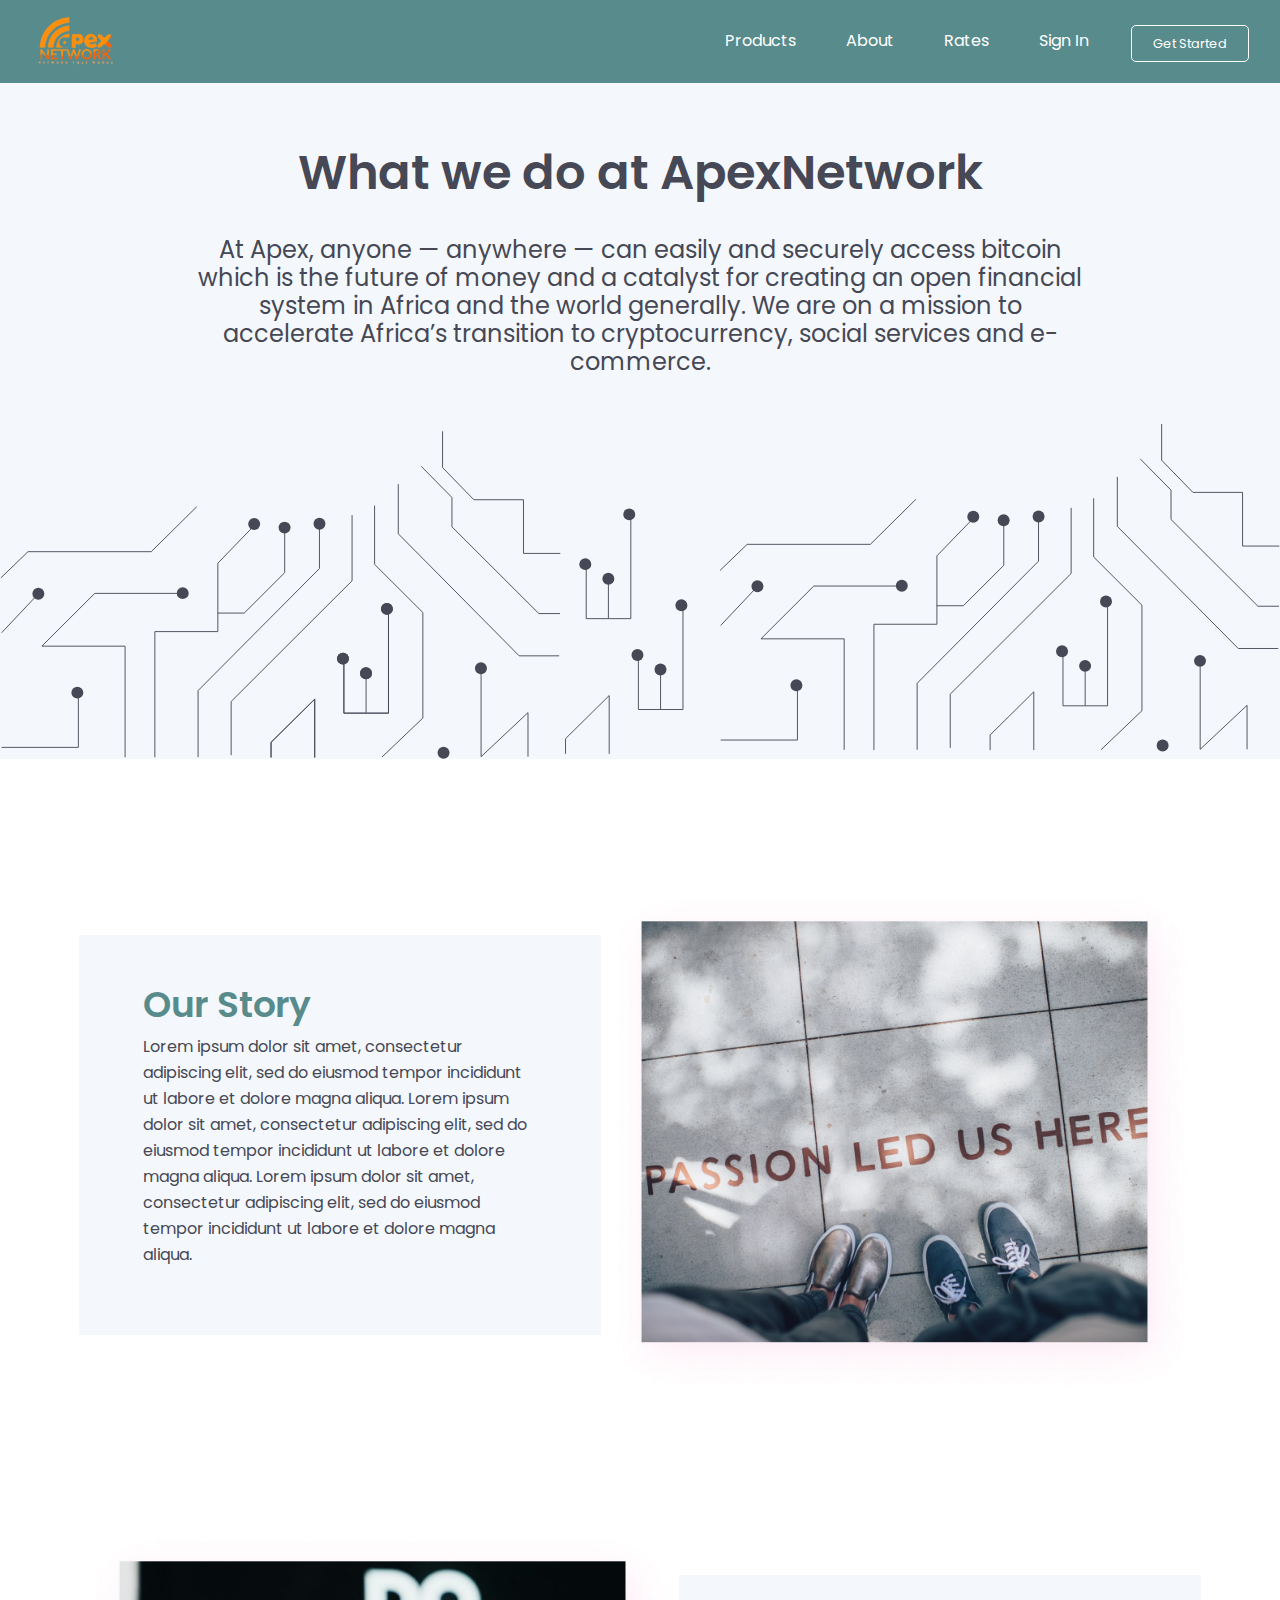
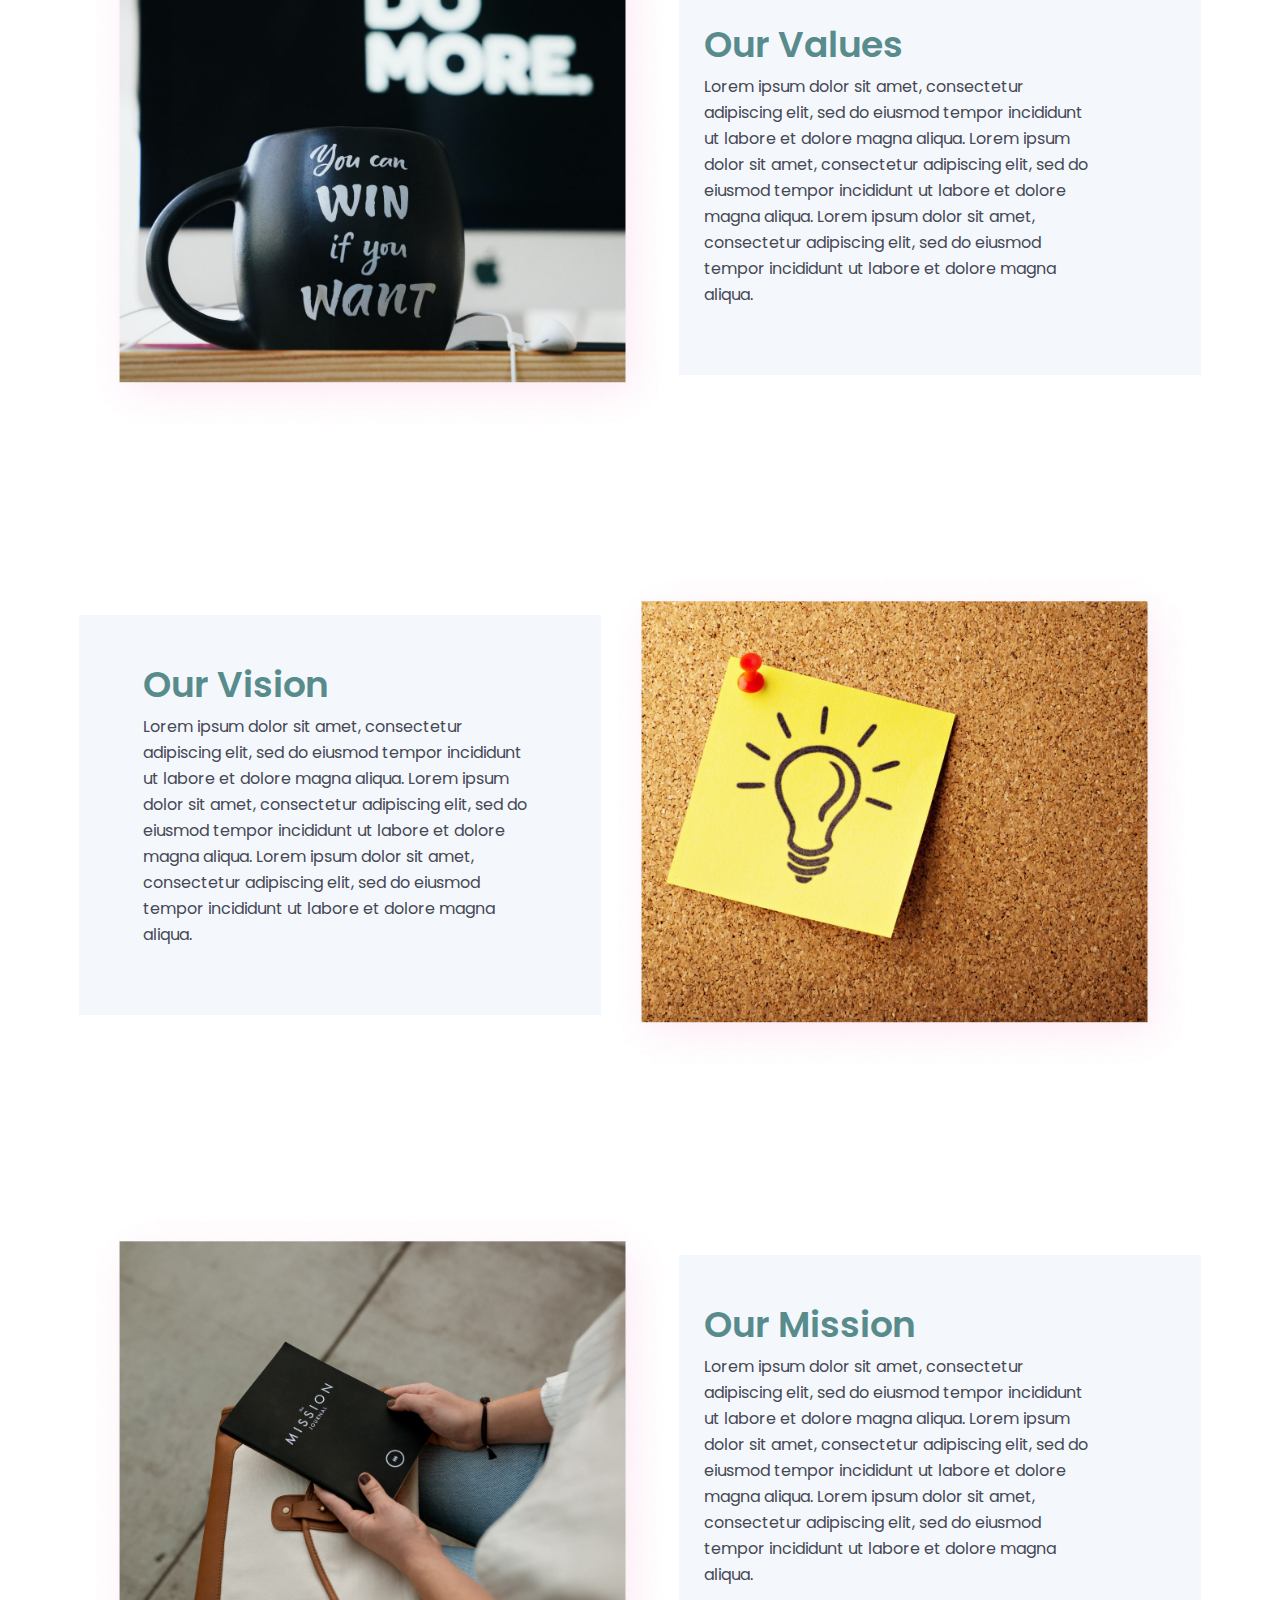
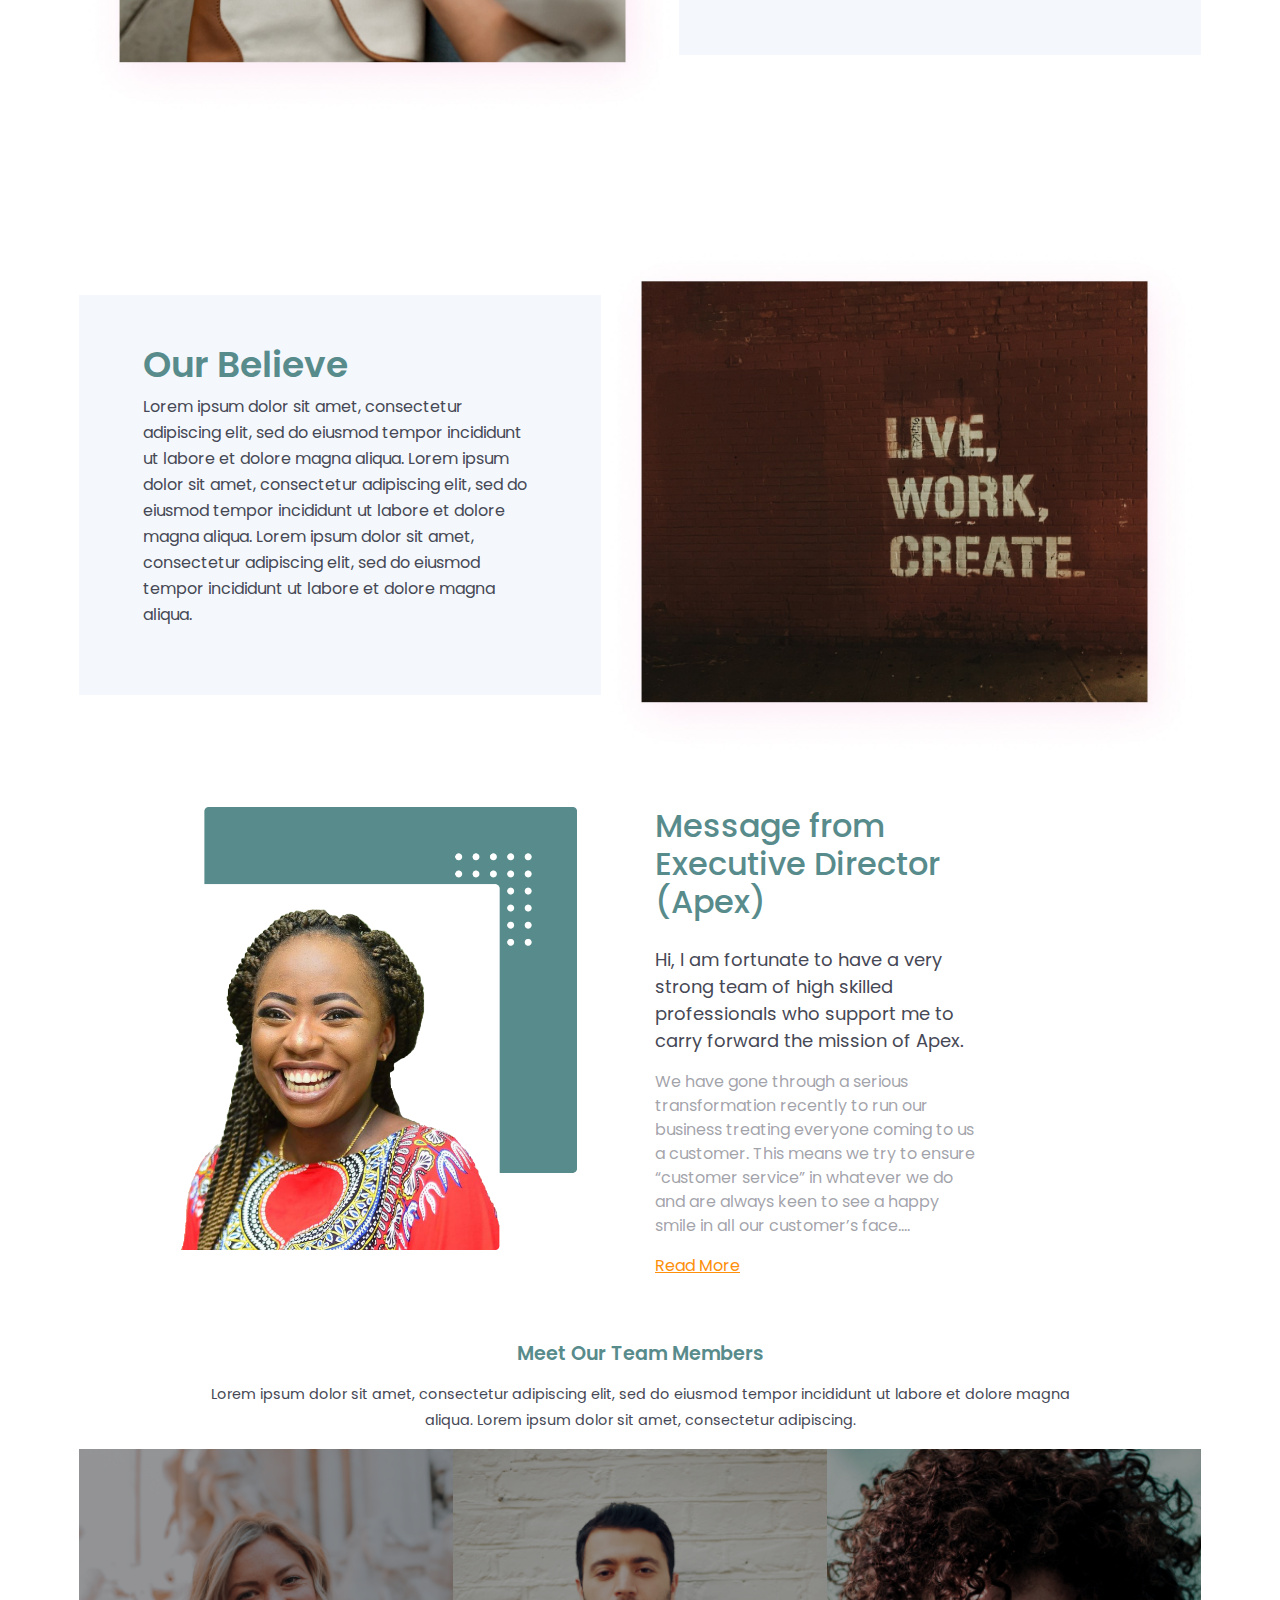
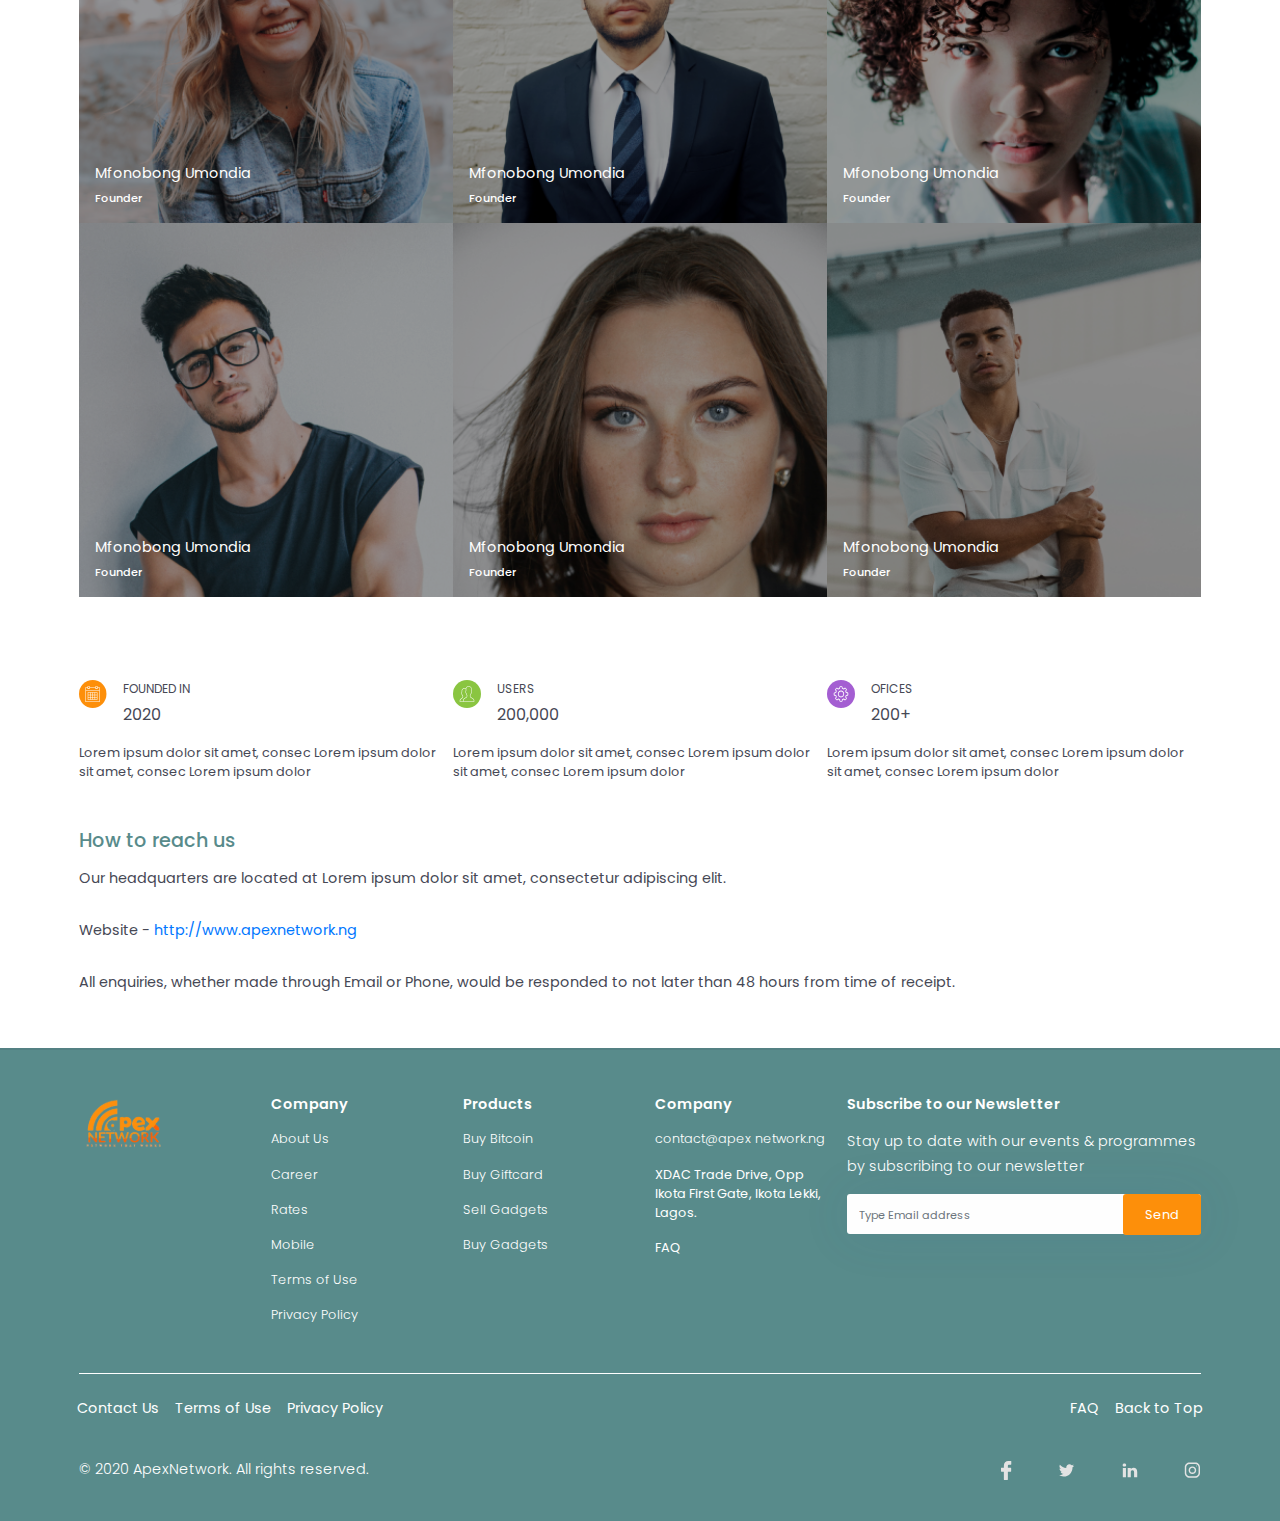
==== about.html @ d8598f7c "add about page" ====
<!DOCTYPE html>
<html lang="en">
  <head>
    <!-- Required meta tags -->
    <meta charset="utf-8" />
    <meta
      name="viewport"
      content="width=device-width, initial-scale=1, shrink-to-fit=no"
    />

    <!-- Bootstrap CSS -->
    <link
      rel="stylesheet"
      href="https://stackpath.bootstrapcdn.com/bootstrap/4.5.2/css/bootstrap.min.css"
      integrity="sha384-JcKb8q3iqJ61gNV9KGb8thSsNjpSL0n8PARn9HuZOnIxN0hoP+VmmDGMN5t9UJ0Z"
      crossorigin="anonymous"
    />

    <title>Apex | About Us</title>
    <!-- Main CSS -->
    <link rel="stylesheet" href="./assets/css/style.css" />
    <link rel="stylesheet" href="./assets/css/about.css" />
  </head>
  <body>
    <!-- ** Header Starts ** -->
    <header id="header" class="bg-second">
      <nav class="navbar navbar-expand-lg fixed-top">
        <!-- Container starts -->
        <div class="container">
          <!-- Logo -->
          <a class="navbar-brand" href="./index.html"
            ><img src="./assets/images/logo/logo.svg" class="logo" alt=""
          /></a>

          <!-- Mobile Toggler -->
          <button
            class="navbar-toggler"
            type="button"
            data-toggle="collapse"
            data-target="#navbarTogglerDemo02"
            aria-controls="navbarTogglerDemo02"
            aria-expanded="false"
            style="outline: 0;"
            aria-label="Toggle navigation"
          >
            <span class="bar"></span>
          </button>

          <!-- Nav Items -->
          <div class="collapse navbar-collapse" id="navbarTogglerDemo02">
            <ul class="navbar-nav mt-2 mt-lg-0 ml-auto">
              <li class="nav-item">
                <a class="nav-link" href="./product.html"
                  >Products<span class="sr-only">(current)</span></a
                >
              </li>
              <li class="nav-item">
                <a class="nav-link" href="./about.html">About</a>
              </li>
              <li class="nav-item">
                <a class="nav-link" href="">Rates</a>
              </li>
              <li class="nav-item">
                <a class="nav-link" href="#">Sign In</a>
              </li>
              <li class="nav-item button">
                <a href="" class="btn btn-get-started">Get Started</a>
              </li>
            </ul>
          </div>
        </div>
        <!-- Container ends -->
      </nav>
    </header>
    <!-- Header Ends -->

    <!-- ** About Hero ** -->
    <section id="about-hero" class="about-hero">
      <div class="about-hero-content text-center">
        <h2 class="about-hero-heading">What we do at ApexNetwork</h2>
        <p class="about-hero-text">
          At Apex, anyone — anywhere — can easily and securely access bitcoin
          which is the future of money and a catalyst for creating an open
          financial system in Africa and the world generally. We are on a
          mission to accelerate Africa’s transition to cryptocurrency, social
          services and e-commerce.
        </p>
        <img
          src="./assets/images/about/network-about.svg"
          alt="Network Signals"
          class="about-hero-img img-fluid"
        />
      </div>
    </section>
    <!-- About Hero Ends -->

    <!-- Our Story -->
    <section class="about left">
      <div class="container">
        <div class="about-content">
          <div class="about-img">
            <img
              src="./assets/images/about/our-story.jpg"
              alt="Our Story"
              class="img-fluid"
            />
          </div>
          <div class="about-desc">
            <h3 class="about-heading">Our Story</h3>
            <p class="about-text">
              Lorem ipsum dolor sit amet, consectetur adipiscing elit, sed do
              eiusmod tempor incididunt ut labore et dolore magna aliqua. Lorem
              ipsum dolor sit amet, consectetur adipiscing elit, sed do eiusmod
              tempor incididunt ut labore et dolore magna aliqua. Lorem ipsum
              dolor sit amet, consectetur adipiscing elit, sed do eiusmod tempor
              incididunt ut labore et dolore magna aliqua.
            </p>
          </div>
        </div>
      </div>
    </section>

    <!-- Our Values -->
    <section class="about right">
      <div class="container">
        <div class="about-content">
          <div class="about-img">
            <img
              src="./assets/images/about/our-values.jpg"
              alt="Our Values"
              class="img-fluid"
            />
          </div>
          <div class="about-desc">
            <h3 class="about-heading">Our Values</h3>
            <p class="about-text">
              Lorem ipsum dolor sit amet, consectetur adipiscing elit, sed do
              eiusmod tempor incididunt ut labore et dolore magna aliqua. Lorem
              ipsum dolor sit amet, consectetur adipiscing elit, sed do eiusmod
              tempor incididunt ut labore et dolore magna aliqua. Lorem ipsum
              dolor sit amet, consectetur adipiscing elit, sed do eiusmod tempor
              incididunt ut labore et dolore magna aliqua.
            </p>
          </div>
        </div>
      </div>
    </section>

    <!-- Our Vision -->
    <section class="about left">
      <div class="container">
        <div class="about-content">
          <div class="about-img">
            <img
              src="./assets/images/about/our-vision.jpg"
              alt="Our Vision"
              class="img-fluid"
            />
          </div>
          <div class="about-desc">
            <h3 class="about-heading">Our Vision</h3>
            <p class="about-text">
              Lorem ipsum dolor sit amet, consectetur adipiscing elit, sed do
              eiusmod tempor incididunt ut labore et dolore magna aliqua. Lorem
              ipsum dolor sit amet, consectetur adipiscing elit, sed do eiusmod
              tempor incididunt ut labore et dolore magna aliqua. Lorem ipsum
              dolor sit amet, consectetur adipiscing elit, sed do eiusmod tempor
              incididunt ut labore et dolore magna aliqua.
            </p>
          </div>
        </div>
      </div>
    </section>

    <!-- Our Mission -->
    <section class="about right">
      <div class="container">
        <div class="about-content">
          <div class="about-img">
            <img
              src="./assets/images/about/our-mission.jpg"
              alt="Our Mission"
              class="img-fluid"
            />
          </div>
          <div class="about-desc">
            <h3 class="about-heading">Our Mission</h3>
            <p class="about-text">
              Lorem ipsum dolor sit amet, consectetur adipiscing elit, sed do
              eiusmod tempor incididunt ut labore et dolore magna aliqua. Lorem
              ipsum dolor sit amet, consectetur adipiscing elit, sed do eiusmod
              tempor incididunt ut labore et dolore magna aliqua. Lorem ipsum
              dolor sit amet, consectetur adipiscing elit, sed do eiusmod tempor
              incididunt ut labore et dolore magna aliqua.
            </p>
          </div>
        </div>
      </div>
    </section>

    <!-- Our Believe -->
    <!-- Our Mission -->
    <section class="about left">
      <div class="container">
        <div class="about-content">
          <div class="about-img">
            <img
              src="./assets/images/about/our-believe.jpg"
              alt="Our Mission"
              class="img-fluid"
            />
          </div>
          <div class="about-desc">
            <h3 class="about-heading">Our Believe</h3>
            <p class="about-text">
              Lorem ipsum dolor sit amet, consectetur adipiscing elit, sed do
              eiusmod tempor incididunt ut labore et dolore magna aliqua. Lorem
              ipsum dolor sit amet, consectetur adipiscing elit, sed do eiusmod
              tempor incididunt ut labore et dolore magna aliqua. Lorem ipsum
              dolor sit amet, consectetur adipiscing elit, sed do eiusmod tempor
              incididunt ut labore et dolore magna aliqua.
            </p>
          </div>
        </div>
      </div>
    </section>

    <!-- MD -->
    <section id="md" class="mobile">
      <div class="container">
        <div class="md-info mobile">
          <h4 class="md-title">Message from Executive Director (Apex)</h4>
          <img
            src="./assets/images/about/team/director.png"
            alt="Director"
            class="img-fluid md-img"
          />
        </div>

        <div class="md-desc">
          <p class="md-speech">
            Hi, I am fortunate to have a very strong team of high skilled
            professionals who support me to carry forward the mission of Apex.
          </p>

          <p class="md-quote">
            We have gone through a serious transformation recently to run our
            business treating everyone coming to us a customer. This means we
            try to ensure “customer service” in whatever we do and are always
            keen to see a happy smile in all our customer’s face....
          </p>

          <a href="#" class="read-more-link">Read More</a>
        </div>
      </div>
    </section>

    <!-- MD Destkop -->
    <section id="director" class="desktop">
      <div class="container">
        <div class="row">
          <div class="col-md-6 text-center">
            <img
              src="./assets/images/about/team/director.png"
              alt="Director"
              class="img-fluid md-img"
            />
          </div>
          <div class="col-md-6">
            <h4 class="md-title">Message from Executive Director (Apex)</h4>
            <div class="md-desc">
              <p class="md-speech">
                Hi, I am fortunate to have a very strong team of high skilled
                professionals who support me to carry forward the mission of
                Apex.
              </p>

              <p class="md-quote">
                We have gone through a serious transformation recently to run
                our business treating everyone coming to us a customer. This
                means we try to ensure “customer service” in whatever we do and
                are always keen to see a happy smile in all our customer’s
                face....
              </p>

              <a href="#" class="read-more-link">Read More</a>
            </div>
          </div>
        </div>
      </div>
    </section>

    <!-- Teams -->
    <section id="team">
      <div class="container">
        <!-- Heading -->
        <div class="row">
          <div class="col-md-12 text-center">
            <h4 class="team-heading">Meet Our Team Members</h4>
            <p class="team-text">
              Lorem ipsum dolor sit amet, consectetur adipiscing elit, sed do
              eiusmod tempor incididunt ut labore et dolore magna aliqua. Lorem
              ipsum dolor sit amet, consectetur adipiscing.
            </p>
          </div>
        </div>

        <!-- Team Members Mobile -->
        <div class="mobile">
          <div
            id="carouselExampleControls"
            class="carousel slide"
            data-ride="carousel"
          >
            <div class="carousel-inner">
              <div class="carousel-item active">
                <img
                  class="d-block w-100"
                  src="./assets/images/about/team/member-1.png"
                  alt="First slide"
                />
                <div class="member-overlay">
                  <h5 class="member-name">Mfonobong Umondia</h5>
                  <p class="member-title">Founder</p>
                </div>
                <div class="member-profile">
                  <a href="">View Profile</a>
                </div>
              </div>
              <div class="carousel-item">
                <img
                  class="d-block w-100"
                  src="./assets/images/about/team/member-2.png"
                  alt="Second slide"
                />
                <div class="member-overlay">
                  <h5 class="member-name">Mfonobong Umondia</h5>
                  <p class="member-title">Founder</p>
                </div>
                <div class="member-profile">
                  <a href="">View Profile</a>
                </div>
              </div>
              <div class="carousel-item">
                <img
                  class="d-block w-100"
                  src="./assets/images/about/team/member-3.png"
                  alt="Third slide"
                />
                <div class="member-overlay">
                  <h5 class="member-name">Mfonobong Umondia</h5>
                  <p class="member-title">Founder</p>
                </div>
                <div class="member-profile">
                  <a href="">View Profile</a>
                </div>
              </div>
              <div class="carousel-item">
                <img
                  class="d-block w-100"
                  src="./assets/images/about/team/member-4.png"
                  alt="Third slide"
                />
                <div class="member-overlay">
                  <h5 class="member-name">Mfonobong Umondia</h5>
                  <p class="member-title">Founder</p>
                </div>
                <div class="member-profile">
                  <a href="">View Profile</a>
                </div>
              </div>
              <div class="carousel-item">
                <img
                  class="d-block w-100"
                  src="./assets/images/about/team/member-5.png"
                  alt="Third slide"
                />
                <div class="member-overlay">
                  <h5 class="member-name">Mfonobong Umondia</h5>
                  <p class="member-title">Founder</p>
                </div>
                <div class="member-profile">
                  <a href="">View Profile</a>
                </div>
              </div>
              <div class="carousel-item">
                <img
                  class="d-block w-100"
                  src="./assets/images/about/team/member-6.png"
                  alt="Third slide"
                />
                <div class="member-overlay">
                  <h5 class="member-name">Mfonobong Umondia</h5>
                  <p class="member-title">Founder</p>
                </div>
                <div class="member-profile">
                  <a href="">View Profile</a>
                </div>
              </div>
            </div>
            <a
              class="carousel-control-prev"
              href="#carouselExampleControls"
              role="button"
              data-slide="prev"
            >
              <span
                class="carousel-control-prev-icon"
                aria-hidden="true"
              ></span>
              <span class="sr-only">Previous</span>
            </a>
            <a
              class="carousel-control-next"
              href="#carouselExampleControls"
              role="button"
              data-slide="next"
            >
              <span
                class="carousel-control-next-icon"
                aria-hidden="true"
              ></span>
              <span class="sr-only">Next</span>
            </a>
          </div>
        </div>

        <!-- Team Members Desktop -->
        <div class="desktop">
          <div class="row no-gutters">
            <div class="col-md-4 member">
              <img
                class="d-block w-100"
                src="./assets/images/about/team/member-1.png"
                alt="First slide"
              />
              <div class="member-overlay">
                <h5 class="member-name">Mfonobong Umondia</h5>
                <p class="member-title">Founder</p>
              </div>
              <div class="member-profile">
                <a href="">View Profile</a>
              </div>
            </div>

            <div class="col-md-4 member">
              <img
                class="d-block w-100"
                src="./assets/images/about/team/member-2.png"
                alt="First slide"
              />
              <div class="member-overlay">
                <h5 class="member-name">Mfonobong Umondia</h5>
                <p class="member-title">Founder</p>
              </div>
              <div class="member-profile">
                <a href="">View Profile</a>
              </div>
            </div>

            <div class="col-md-4 member">
              <img
                class="d-block w-100"
                src="./assets/images/about/team/member-3.png"
                alt="First slide"
              />
              <div class="member-overlay">
                <h5 class="member-name">Mfonobong Umondia</h5>
                <p class="member-title">Founder</p>
              </div>
              <div class="member-profile">
                <a href="">View Profile</a>
              </div>
            </div>

            <div class="col-md-4 member">
              <img
                class="d-block w-100"
                src="./assets/images/about/team/member-4.png"
                alt="First slide"
              />
              <div class="member-overlay">
                <h5 class="member-name">Mfonobong Umondia</h5>
                <p class="member-title">Founder</p>
              </div>
              <div class="member-profile">
                <a href="">View Profile</a>
              </div>
            </div>

            <div class="col-md-4 member">
              <img
                class="d-block w-100"
                src="./assets/images/about/team/member-5.png"
                alt="First slide"
              />
              <div class="member-overlay">
                <h5 class="member-name">Mfonobong Umondia</h5>
                <p class="member-title">Founder</p>
              </div>
              <div class="member-profile">
                <a href="">View Profile</a>
              </div>
            </div>

            <div class="col-md-4 member">
              <img
                class="d-block w-100"
                src="./assets/images/about/team/member-6.png"
                alt="First slide"
              />
              <div class="member-overlay">
                <h5 class="member-name">Mfonobong Umondia</h5>
                <p class="member-title">Founder</p>
              </div>
              <div class="member-profile">
                <a href="">View Profile</a>
              </div>
            </div>
          </div>
        </div>
      </div>
    </section>

    <!-- Company Desc -->
    <section id="company">
      <div class="container">
        <div class="row no-gutters">
          <div class="col-md-4 col-6">
            <div class="company-section">
              <img
                src="./assets/images/icons/callender.svg"
                alt=""
                class="co-img img-fluid"
              />
              <div class="co-details">
                <p class="co-title">Founded In</p>
                <p class="co-figure">2020</p>
              </div>
            </div>
            <p class="co-desc">
              Lorem ipsum dolor sit amet, consec Lorem ipsum dolor sit amet,
              consec Lorem ipsum dolor
            </p>
          </div>
          <div class="col-md-4 col-6">
            <div class="company-section">
              <img
                src="./assets/images/icons/users.svg"
                alt=""
                class="co-img img-fluid"
              />
              <div class="co-details">
                <p class="co-title">Users</p>
                <p class="co-figure">200,000</p>
              </div>
            </div>
            <p class="co-desc">
              Lorem ipsum dolor sit amet, consec Lorem ipsum dolor sit amet,
              consec Lorem ipsum dolor
            </p>
          </div>
          <div class="col-md-4 col-12">
            <div class="company-section d-none d-sm-flex">
              <img
                src="./assets/images/icons/settings.svg"
                alt=""
                class="co-img img-fluid"
              />
              <div class="co-details">
                <p class="co-title">Ofices</p>
                <p class="co-figure">200+</p>
              </div>
            </div>
            <p class="co-desc">
              Lorem ipsum dolor sit amet, consec Lorem ipsum dolor sit amet,
              consec Lorem ipsum dolor
            </p>
            <div class="company-section co-set mobile">
              <img
                src="./assets/images/icons/settings.svg"
                alt=""
                class="co-img img-fluid"
              />
              <div class="co-details">
                <p class="co-title">Ofices</p>
                <p class="co-figure">200+</p>
              </div>
              <p class="co-desc">
                Lorem ipsum dolor sit amet, consec Lorem ipsum dolor sit amet,
                consec Lorem ipsum dolor
              </p>
            </div>
          </div>
        </div>
      </div>
    </section>

    <!-- Reach Us -->
    <section id="reach">
      <div class="container">
        <h4 class="reach-heading">How to reach us</h4>
        <p class="reach-text">
          Our headquarters are located at Lorem ipsum dolor sit amet,
          consectetur adipiscing elit.
        </p>
        <p class="reach-text">
          Website -
          <a href="http://www.apexnetwork.ng">http://www.apexnetwork.ng</a>
        </p>
        <p class="reach-text">
          All enquiries, whether made through Email or Phone, would be responded
          to not later than 48 hours from time of receipt.
        </p>
      </div>
    </section>

    <!-- Network Footer -->
    <section id="network-footer" class="mobile">
      <img
        src="./assets/images/about/network-about-footer.svg"
        alt="Network"
        class="img-fluid"
      />
    </section>

    <!-- ** Footer ** -->
    <footer id="footer" class="bg-second">
      <div class="container">
        <div class="row">
          <div class="col-md-2 col-sm-12">
            <img src="./assets/images/logo/logo.svg" alt="Logo" class="logo" />
          </div>
          <div class="col-md-2 col-4">
            <h5 class="footer-heading">Company</h5>
            <ul class="footer-links">
              <li class="footer-link-item">
                <a href="" class="footer-link">About Us</a>
              </li>
              <li class="footer-link-item">
                <a href="" class="footer-link">Career</a>
              </li>
              <li class="footer-link-item">
                <a href="" class="footer-link">Rates</a>
              </li>
              <li class="footer-link-item">
                <a href="" class="footer-link">Mobile</a>
              </li>
              <li class="footer-link-item">
                <a href="" class="footer-link">Terms of Use</a>
              </li>
              <li class="footer-link-item">
                <a href="" class="footer-link">Privacy Policy</a>
              </li>
            </ul>
          </div>
          <div class="col-md-2 col-4">
            <h5 class="footer-heading">Products</h5>
            <ul class="footer-links">
              <li class="footer-link-item">
                <a href="" class="footer-link">Buy Bitcoin</a>
              </li>
              <li class="footer-link-item">
                <a href="" class="footer-link">Buy Giftcard</a>
              </li>
              <li class="footer-link-item">
                <a href="" class="footer-link">Sell Gadgets</a>
              </li>
              <li class="footer-link-item">
                <a href="" class="footer-link">Buy Gadgets</a>
              </li>
            </ul>
          </div>
          <div class="col-md-2 col-4">
            <h5 class="footer-heading">Company</h5>
            <ul class="footer-links">
              <li class="footer-link-item">
                <a
                  href="mailto:contact@apexnetwork.ng"
                  class="footer-link email"
                  >contact@apex network.ng</a
                >
              </li>
              <li class="footer-link-item">
                <a href="" class="footer-link footer-special address"
                  >XDAC Trade Drive, Opp Ikota First Gate, Ikota Lekki,
                  Lagos.</a
                >
              </li>
              <li class="footer-link-item">
                <a href="" class="footer-link footer-special">FAQ</a>
              </li>
            </ul>
          </div>
          <div class="col-md-4 col-sm-12">
            <h5 class="footer-heading">Subscribe to our Newsletter</h5>
            <p class="footer-text">
              Stay up to date with our events & programmes by subscribing to our
              newsletter
            </p>

            <form action="">
              <div class="custom-input">
                <input
                  type="email"
                  class="form-control"
                  placeholder="Type Email address"
                />
                <button type="submit" class="btn custom-btn">Send</button>
              </div>
            </form>
          </div>
        </div>
      </div>

      <div class="container">
        <div class="copyright-hr"></div>

        <!-- Footer Links For Desktop -->
        <div class="row footer-hr desktop">
          <div class="footer-hr-left text-left">
            <ul class="footer-hr-links">
              <li class="hr-link-item">
                <a href="#" class="hr-link">Contact Us</a>
              </li>
              <li class="hr-link-item">
                <a href="#" class="hr-link">Terms of Use</a>
              </li>
              <li class="hr-link-item">
                <a href="#" class="hr-link">Privacy Policy</a>
              </li>
            </ul>
          </div>

          <div class="footer-hr-left text-right">
            <ul class="footer-hr-links right">
              <li class="hr-link-item"><a href="#" class="hr-link">FAQ</a></li>
              <li class="hr-link-item mr-0">
                <a href="#hero" class="hr-link">Back to Top</a>
              </li>
            </ul>
          </div>
        </div>

        <!-- Copyright -->
        <div class="row footer-copy">
          <div class="col-md-6">
            <p class="copyright">
              &copy; 2020 ApexNetwork. All rights reserved.
            </p>
          </div>
          <div class="col-md-6">
            <ul class="social-icons">
              <li>
                <object
                  class="social-icon"
                  type="image/svg+xml"
                  data="./assets/images/icons/facebook.svg"
                >
                </object>
              </li>

              <li>
                <object
                  class="social-icon"
                  type="image/svg+xml"
                  data="./assets/images/icons/twitter.svg"
                >
                </object>
              </li>

              <li>
                <object
                  class="social-icon"
                  type="image/svg+xml"
                  data="./assets/images/icons/linkedIn.svg"
                >
                </object>
              </li>

              <li>
                <object
                  class="social-icon"
                  type="image/svg+xml"
                  data="./assets/images/icons/instagram.svg"
                >
                </object>
              </li>
            </ul>
          </div>
        </div>
      </div>
    </footer>

    <!-- Arrow Up for Mobile -->
    <div class="arrow-up-mobile">
      <a href="#header">
        <img src="./assets/images/icons/arrow-circle-up.svg" alt="Arrow Up" />
      </a>
    </div>

    <!-- Optional JavaScript -->
    <!-- jQuery first, then Popper.js, then Bootstrap JS -->
    <script
      src="https://code.jquery.com/jquery-3.5.1.slim.min.js"
      integrity="sha384-DfXdz2htPH0lsSSs5nCTpuj/zy4C+OGpamoFVy38MVBnE+IbbVYUew+OrCXaRkfj"
      crossorigin="anonymous"
    ></script>
    <script
      src="https://cdn.jsdelivr.net/npm/popper.js@1.16.1/dist/umd/popper.min.js"
      integrity="sha384-9/reFTGAW83EW2RDu2S0VKaIzap3H66lZH81PoYlFhbGU+6BZp6G7niu735Sk7lN"
      crossorigin="anonymous"
    ></script>
    <script
      src="https://stackpath.bootstrapcdn.com/bootstrap/4.5.2/js/bootstrap.min.js"
      integrity="sha384-B4gt1jrGC7Jh4AgTPSdUtOBvfO8shuf57BaghqFfPlYxofvL8/KUEfYiJOMMV+rV"
      crossorigin="anonymous"
    ></script>
  </body>
</html>
---- assets/css/style.css ----
@import url("https://fonts.googleapis.com/css2?family=Poppins:wght@300;400;500;600&display=swap");
:root,
* {
  margin: 0;
  padding: 0;
  -webkit-box-sizing: border-box;
          box-sizing: border-box;
}

html {
  scroll-behavior: smooth;
}

html,
body {
  overflow-x: hidden;
}

body {
  font-family: "Poppins", sans-serif;
  color: #464855;
  font-size: 1rem;
}

a {
  color: #464855;
}

a:hover {
  color: #fd8f0a;
}

ul {
  padding: 0;
  list-style: none;
}

.btn {
  border-radius: 0.3125rem;
}

.logo {
  width: 70px;
}

.bar {
  background: #588b8b;
  display: inline-block;
  width: 33px;
  height: 2px;
  position: relative;
  margin-bottom: 0.3rem;
  -webkit-transition: 0.3s ease;
  transition: 0.3s ease;
}

.bar::before {
  top: -8px;
  content: '';
  background: #588b8b;
  position: absolute;
  width: 100%;
  left: 0;
  height: 2px;
  -webkit-transition: 0.3s ease;
  transition: 0.3s ease;
}

.bar::after {
  top: 8px;
  content: '';
  background: #588b8b;
  position: absolute;
  width: 100%;
  left: 0;
  height: 2px;
  -webkit-transition: 0.3s ease;
  transition: 0.3s ease;
}

.navbar-toggler[aria-expanded='true'] .bar {
  background: transparent;
}

.navbar-toggler[aria-expanded='true'] .bar::before {
  -webkit-transform: rotate(45deg) translateY(11px);
          transform: rotate(45deg) translateY(11px);
}

.navbar-toggler[aria-expanded='true'] .bar::after {
  -webkit-transform: rotate(-45deg) translateY(-12px);
          transform: rotate(-45deg) translateY(-12px);
}

.navbar {
  background: #f4f8fc;
}

.nav-item {
  margin-bottom: 0.8rem;
  margin-left: 0.5rem;
}

.nav-link {
  font-size: 0.9rem;
}

.btn-get-started {
  font-size: 0.8rem;
  background: #ffffff;
  border: 1px solid #fd8f0a;
  color: #fd8f0a;
}

.btn-get-started:hover {
  background: #fd8f0a;
  color: #212226;
}

.btn-primary {
  background: #fd8f0a;
  border-color: #fd8f0a;
  font-size: 0.8rem;
  border-radius: 0.3125rem;
  padding: 1.2rem 3.3rem;
}

.btn-primary:hover {
  background: transparent;
  border-color: #fd8f0a;
  color: #fd8f0a;
}

#hero {
  height: auto;
  position: relative;
  background: #f4f8fc;
  padding-top: 6.4rem;
}

.hero-img {
  position: relative;
  -webkit-transform: rotate(90deg);
          transform: rotate(90deg);
  bottom: 0.5rem;
  width: 100%;
  margin-top: 2rem;
}

.hero-heading {
  font-size: 1.7rem;
  font-weight: 600;
  margin-bottom: 0.8rem;
}

.hero-text {
  font-size: 1rem;
  font-weight: 500;
  width: 88%;
  margin: 0 auto 1rem;
}

.arrow-down {
  display: none;
}

.arrow-up-mobile {
  position: fixed;
  bottom: 1rem;
  right: 0;
  -webkit-transition: 0.3s ease;
  transition: 0.3s ease;
}

.arrow-up-mobile:hover {
  -webkit-transform: translateY(-5px);
          transform: translateY(-5px);
}

#download {
  background: #588b8b;
  padding: 4rem 0;
  color: #ffffff;
}

.download-heading {
  text-align: center;
  font-size: 1.7rem;
  width: 80%;
  margin-left: auto;
  margin-right: auto;
}

.download-text {
  font-size: 1rem;
  width: 88%;
  margin-left: auto;
  margin-right: auto;
  line-height: 1.8;
}

.download-text,
.download-icons {
  display: none;
}

.download-icons img {
  -webkit-transition: 0.3s ease;
  transition: 0.3s ease;
}

.download-icons img:hover {
  -webkit-transform: translateY(3px) scale(0.99);
          transform: translateY(3px) scale(0.99);
}

.download-text.mobile,
.download-icons.mobile {
  display: block;
  text-align: center;
}

.download-icons.mobile {
  display: -webkit-box;
  display: -ms-flexbox;
  display: flex;
  -webkit-box-pack: space-evenly;
      -ms-flex-pack: space-evenly;
          justify-content: space-evenly;
}

.download-img svg {
  width: 250px;
  margin: -6rem 0;
}

.download-icons a img {
  width: 9.375rem;
  border-radius: 0.625rem;
}

#guide {
  background: #fd8f0a;
  padding: 4rem 0 3rem;
  color: #ffffff;
}

.guide-top-heading {
  font-size: 1.7rem;
  margin-bottom: 1.5rem;
}

.guide-card {
  background: #ffffff;
  margin-bottom: 1rem;
  border-radius: 0.625rem;
  position: relative;
  color: #464855;
  padding: 0.5rem;
  -webkit-transition: 0.3s ease;
  transition: 0.3s ease;
}

.guide-card:hover {
  -webkit-transform: scale(1.01);
          transform: scale(1.01);
}

.guide-card:hover .watermark p {
  color: #fd8f0a;
}

.watermark {
  position: absolute;
  top: -0.5rem;
  right: 0.3rem;
}

.watermark p {
  font-weight: 600;
  color: rgba(253, 143, 10, 0.05);
  font-size: 4rem;
}

.guide-heading {
  font-size: 1.1rem;
  font-weight: 600;
  margin-top: 3rem;
  line-height: 1.3;
  margin-bottom: 0.5rem;
}

.guide-text {
  font-size: 0.8rem;
  margin-bottom: 0.5rem;
  font-weight: 300;
}

.learn-more {
  -webkit-transition: 0.3s ease;
  transition: 0.3s ease;
  display: inline-block;
}

.learn-more svg {
  width: 15px;
}

.learn-more:hover {
  -webkit-transform: translateX(5px);
          transform: translateX(5px);
  text-decoration: none;
}

#trade {
  padding: 4rem 0;
}

.trade-heading {
  font-size: 1.6rem;
  font-weight: 600;
}

.trade-text {
  font-size: 1rem;
  width: 86%;
}

.trade-guide-item {
  display: -webkit-box;
  display: -ms-flexbox;
  display: flex;
  -webkit-box-align: center;
      -ms-flex-align: center;
          align-items: center;
  font-size: 1rem;
}

.trade-guide-item svg {
  width: 15px;
  margin-right: 0.8rem;
}

.trade-inc {
  margin-top: 1rem;
  display: -webkit-box;
  display: -ms-flexbox;
  display: flex;
  -webkit-box-pack: center;
      -ms-flex-pack: center;
          justify-content: center;
}

.trade-img {
  width: 200px;
}

.trade-money {
  margin-top: -1rem;
  width: 280px;
  padding-right: 2.3rem;
}

#app {
  background: #588b8b;
  padding: 2rem 0 0;
  overflow: hidden;
}

.app-text {
  font-size: 1rem;
  margin-bottom: 1.5rem;
}

.app-img {
  margin-bottom: -2rem;
}

.app-download {
  display: -webkit-box;
  display: -ms-flexbox;
  display: flex;
  -webkit-box-orient: vertical;
  -webkit-box-direction: normal;
      -ms-flex-direction: column;
          flex-direction: column;
}

.app-download a {
  -webkit-transition: 0.3s ease;
  transition: 0.3s ease;
  display: block;
}

.app-download a:hover {
  -webkit-transform: translateY(3px);
          transform: translateY(3px);
}

.app-download svg {
  width: 150px;
}

.app-download svg path {
  fill: #ffffff;
}

.app-download .apple {
  margin-bottom: -2.5rem;
  margin-top: 1.5rem;
}

.partners {
  padding: 3rem 0 1.5rem;
  display: -webkit-box;
  display: -ms-flexbox;
  display: flex;
  -webkit-box-pack: justify;
      -ms-flex-pack: justify;
          justify-content: space-between;
  -webkit-box-align: center;
      -ms-flex-align: center;
          align-items: center;
}

.partners .partner {
  width: 60px;
}

.partners .partner:hover {
  -webkit-filter: invert(59%) sepia(62%) saturate(1577%) hue-rotate(352deg) brightness(98%) contrast(104%);
          filter: invert(59%) sepia(62%) saturate(1577%) hue-rotate(352deg) brightness(98%) contrast(104%);
}

.join-content {
  background: #588b8b;
  padding: 3rem 1rem;
  margin: 0 1rem 2.5rem;
}

.join-heading {
  font-size: 1.3rem;
  font-weight: 600;
  line-height: 1.4;
  width: 60%;
  margin: 0 auto;
}

.join-text {
  margin: 1rem auto 1.5rem;
  opacity: 0.6;
  font-weight: normal;
  width: 82%;
}

#footer {
  background: #ffffff;
  -webkit-box-shadow: inset 0px 2px 0px rgba(70, 72, 85, 0.15);
          box-shadow: inset 0px 2px 0px rgba(70, 72, 85, 0.15);
  margin-top: 3rem;
  padding: 1rem 0;
}

#footer .col-md-2,
#footer .col-2 {
  padding-right: 0;
}

.footer-heading {
  font-weight: 600;
  font-size: 0.9rem;
  margin: 2rem 0 1rem;
}

.footer-text {
  font-size: 0.9rem;
  font-weight: 300;
  line-height: 1.7;
}

.footer-link-item {
  font-size: 0.8rem;
  font-weight: 300;
  margin-bottom: 1rem;
}

.footer-special {
  font-weight: normal;
}

.custom-input {
  position: relative;
  width: 80%;
}

.custom-input .form-control {
  font-family: "Poppins", sans-serif;
  background: #fefefe;
  border: none;
  -webkit-box-shadow: 0px 1px 50px rgba(49, 96, 153, 0.1);
          box-shadow: 0px 1px 50px rgba(49, 96, 153, 0.1);
  border-radius: 3px;
  position: absolute;
  left: 0;
  padding-top: 1.3rem;
  padding-bottom: 1.2rem;
  font-size: 0.8rem;
}

.custom-input .form-control:focus {
  -webkit-box-shadow: 0 0 0.3rem #fd8f0a;
          box-shadow: 0 0 0.3rem #fd8f0a;
}

.custom-input .custom-btn {
  background: #588b8b;
  color: #ffffff;
  position: absolute;
  right: 0;
  font-size: 0.8rem;
  padding: 0.6rem 1.3rem;
  border-radius: 3px;
}

.custom-input .custom-btn:hover {
  background: #fd8f0a;
}

.copyright-hr {
  margin-top: 5rem;
  border-top: 1px solid #464855;
}

.copyright {
  margin: 1.5rem 0;
  text-align: center;
  font-weight: 300;
  font-size: 0.9rem;
}

.social-icons {
  display: -webkit-box;
  display: -ms-flexbox;
  display: flex;
  -webkit-box-pack: justify;
      -ms-flex-pack: justify;
          justify-content: space-between;
  -webkit-box-align: center;
      -ms-flex-align: center;
          align-items: center;
  width: 200px;
  margin: 0 auto 2rem;
}

.social-icons .social-icon {
  -webkit-transition: 0.3s ease;
  transition: 0.3s ease;
  display: block;
}

.social-icons .social-icon:hover {
  -webkit-transform: translateY(-3px) scale(1.09);
          transform: translateY(-3px) scale(1.09);
}

.footer-hr-links {
  display: -webkit-box;
  display: -ms-flexbox;
  display: flex;
  margin-top: 1rem;
}

.footer-hr-links .hr-link-item {
  margin-right: 1rem;
}

.footer-hr-links.right {
  -webkit-box-pack: end;
      -ms-flex-pack: end;
          justify-content: flex-end;
  text-align: right;
}

.desktop {
  display: none;
}

@-webkit-keyframes bounce {
  0% {
    -webkit-transform: translateY(-5px);
            transform: translateY(-5px);
  }
  50% {
    -webkit-transform: translateY(10px);
            transform: translateY(10px);
  }
  100% {
    -webkit-transform: translateY(-5px);
            transform: translateY(-5px);
  }
}

@keyframes bounce {
  0% {
    -webkit-transform: translateY(-5px);
            transform: translateY(-5px);
  }
  50% {
    -webkit-transform: translateY(10px);
            transform: translateY(10px);
  }
  100% {
    -webkit-transform: translateY(-5px);
            transform: translateY(-5px);
  }
}

#header.bg-second .navbar {
  background: #588b8b;
  color: #ffffff;
}

#header.bg-second .bar,
#header.bg-second .bar::after,
#header.bg-second .bar::before {
  background: #ffffff;
}

#header.bg-second .navbar-toggler[aria-expanded='true'] .bar {
  background: transparent;
}

#header.bg-second .nav-link {
  color: #ffffff;
}

#header.bg-second .nav-link:hover {
  color: #fd8f0a;
}

#header.bg-second .btn-get-started {
  background: transparent;
  border: 1px solid #ffffff;
  color: #ffffff;
}

#header.bg-second .btn-get-started:hover {
  background: #fd8f0a;
  border-color: #fd8f0a;
}

#footer.bg-second {
  background: #588b8b;
  color: #ffffff;
}

#footer.bg-second .footer-link,
#footer.bg-second .hr-link {
  color: #ffffff;
}

#footer.bg-second .copyright-hr {
  border-color: #ffffff;
}

#footer.bg-second .custom-btn {
  background: #fd8f0a;
}

#footer.bg-second .custom-btn:hover {
  background: transparent;
  border: 1px solid #fd8f0a;
  color: #464855;
}

#footer.bg-second .social-icon {
  -webkit-filter: invert(100%) sepia(100%) saturate(0%) hue-rotate(288deg) brightness(102%) contrast(102%);
          filter: invert(100%) sepia(100%) saturate(0%) hue-rotate(288deg) brightness(102%) contrast(102%);
}

@media screen and (min-width: 768px) {
  .arrow-up-mobile,
  .download-text.mobile,
  .download-icons.mobile,
  .mobile {
    display: none;
  }
  .logo {
    width: 87px;
  }
  .btn-primary {
    font-size: 1rem;
    padding: 1.5rem 5rem;
  }
  #hero {
    padding-bottom: 0;
    padding-top: 25vh;
    padding-bottom: 10rem;
    height: calc(100vh - 12vh);
  }
  .hero-img {
    position: absolute;
    -webkit-transform: rotate(0);
            transform: rotate(0);
    bottom: 0.5rem;
    right: 0;
    top: 7.375rem;
    width: 50%;
    margin-top: 0;
  }
  .hero-content,
  .hero-text {
    text-align: left !important;
    width: 100%;
    vertical-align: middle;
  }
  .arrow-down {
    display: block;
    position: absolute;
    bottom: 1.5rem;
    left: 50%;
    -webkit-animation: bounce 1s infinite ease-in-out;
            animation: bounce 1s infinite ease-in-out;
  }
  .arrow-down img {
    width: 80px;
    margin-left: -25px;
    -webkit-transform: translateX(-50%);
            transform: translateX(-50%);
  }
  .download-text,
  .download-icons {
    display: block;
    width: 100%;
  }
  .download-heading {
    text-align: left;
    width: 100%;
    font-size: 1.5rem;
    line-height: 1.3;
    margin-bottom: 1.5rem;
  }
  .download-text {
    font-size: 0.9rem;
    line-height: 1.8;
    margin-bottom: 1.5rem;
  }
  .download-icons .apple {
    margin-right: 1.5rem;
  }
  .download-img svg {
    width: 300px;
    margin: -6rem 0;
  }
  .guide-top-heading {
    margin-bottom: 2rem;
    width: 70%;
    margin-left: auto;
    margin-right: auto;
  }
  .guide-cards {
    display: -webkit-box;
    display: -ms-flexbox;
    display: flex;
    -webkit-box-pack: center;
        -ms-flex-pack: center;
            justify-content: center;
  }
  .guide-card {
    background: #ffffff;
    margin-bottom: 2rem;
    padding: 0.8rem;
    margin-left: initial;
    margin-right: initial;
    width: 300px;
    margin-left: 1.3rem;
  }
  #app {
    padding: 5rem 0 0;
  }
  .app-heading {
    font-size: 1.7rem;
    color: #ffffff;
    margin-top: 8rem;
    width: 70%;
  }
  .desktop {
    display: block;
  }
  .app-download {
    -webkit-box-orient: horizontal;
    -webkit-box-direction: normal;
        -ms-flex-direction: row;
            flex-direction: row;
    -webkit-box-align: center;
        -ms-flex-align: center;
            align-items: center;
    -webkit-box-pack: start;
        -ms-flex-pack: start;
            justify-content: flex-start;
    margin-top: 0;
  }
  .app-download .apple {
    margin-bottom: 0;
    margin-top: 0;
    margin-right: 1rem;
  }
  .partners {
    padding: 5rem 0 4rem;
    width: 550px;
    margin-left: auto;
    margin-right: auto;
  }
  .partners .partner {
    width: 90px;
  }
  #join {
    max-width: 80%;
    margin-left: auto;
    margin-right: auto;
  }
  #footer .logo {
    margin-top: 2rem;
  }
  .custom-input {
    width: 100%;
  }
  .custom-input .form-control {
    font-size: 0.7rem;
  }
  .copyright-hr {
    margin-top: 2rem;
  }
  .footer-hr {
    display: -webkit-box;
    display: -ms-flexbox;
    display: flex;
    -webkit-box-pack: justify;
        -ms-flex-pack: justify;
            justify-content: space-between;
    padding: 0 0.8rem;
  }
  .footer-hr-links {
    display: -webkit-box;
    display: -ms-flexbox;
    display: flex;
    margin-top: 1.5rem;
  }
  .footer-hr-links .hr-link-item {
    margin-right: 1rem;
    font-size: 0.9rem;
  }
  .footer-hr-links.right {
    -webkit-box-pack: end;
        -ms-flex-pack: end;
            justify-content: flex-end;
  }
  .social-icons {
    margin: 0 auto 0;
    margin-left: auto;
    float: right;
  }
  .copyright {
    margin: 1.5rem 0;
    text-align: left;
  }
  .footer-copy {
    display: -webkit-box;
    display: -ms-flexbox;
    display: flex;
    -webkit-box-align: center;
        -ms-flex-align: center;
            align-items: center;
    -webkit-box-pack: justify;
        -ms-flex-pack: justify;
            justify-content: space-between;
  }
}

@media screen and (min-width: 991px) {
  .container {
    max-width: calc(1440px - 180px);
  }
  #header .container {
    max-width: calc(1440px - 50px) !important;
  }
  .nav-item {
    margin-bottom: 0;
    margin-left: 0;
    margin-right: 1rem;
  }
  .nav-item.button {
    margin-right: 0;
  }
  .hero-content {
    margin-left: 1.8rem;
  }
  .download-content,
  .trade-content {
    margin-left: 3rem;
  }
  .hero-heading {
    font-size: 2.5rem;
  }
  .hero-text {
    font-size: 1rem;
    width: 90%;
    margin-right: auto;
    margin-left: 0;
  }
  .hero-img {
    width: 45%;
  }
  #download {
    padding: 8rem 0;
  }
  .download-heading {
    font-size: 1.8rem;
    width: 100%;
    margin-left: 0;
  }
  .download-text {
    font-size: 0.8rem;
    width: 90%;
    margin-left: 0;
  }
  .download-img svg {
    width: 400px;
  }
  .guide-cards .col-md-6 {
    display: -webkit-box;
    display: -ms-flexbox;
    display: flex;
    -webkit-box-pack: center;
        -ms-flex-pack: center;
            justify-content: center;
  }
  .guide-card {
    max-width: 100%;
    margin-left: 0;
    width: 400px;
    margin-bottom: 3rem;
  }
  .watermark {
    top: -2rem;
    right: 1.5rem;
  }
  .watermark p {
    font-size: 8rem;
  }
  .guide-heading {
    font-size: 1.875rem;
    margin-top: 5rem;
  }
  .guide-text {
    font-size: 1rem;
    margin-bottom: 0.5rem;
    font-weight: 300;
  }
  #trade {
    padding: 6rem 0 5rem;
  }
  .trade-content {
    margin-left: 0rem;
  }
  .trade-heading {
    font-size: 2.5rem;
    width: 205%;
    margin-left: 0;
    padding-left: 2rem;
  }
  .trade-text {
    font-size: 1.2rem;
    width: 96%;
    margin-bottom: 2rem;
    padding-left: 2rem;
  }
  .trade-guide-item {
    font-size: 1.2rem;
    margin-bottom: 1rem;
    padding-left: 2rem;
  }
  .trade-guide-item svg {
    width: 15px;
    margin-right: 0.8rem;
  }
  .trade-img {
    width: 400px;
  }
  .trade-money {
    margin-top: -1rem;
    width: 450px;
    padding-right: 1rem;
  }
  #app {
    padding: 6rem 0 0;
  }
  .app-img {
    width: 350px;
    text-align: center;
    margin-left: auto;
    margin-right: auto;
  }
  .app-heading {
    font-size: 2.3rem;
    line-height: 45px;
    margin-top: 6rem;
    width: 65%;
  }
  .partners {
    width: 500px;
    margin-left: auto;
    margin-right: auto;
    margin-bottom: 0;
  }
}

@media screen and (min-width: 1200px) and (max-width: 1399px) {
  .container {
    max-width: calc(1440px - 86px);
  }
  .nav-item {
    margin-bottom: 0;
    margin-left: 0;
    margin-right: 2.125rem;
  }
  .nav-link {
    font-size: 16px;
  }
  .nav-item.button {
    margin-right: 0;
  }
  .btn-get-started {
    font-size: 0.8rem;
    margin-top: 0.2rem;
    padding: 0.5rem 1.3rem;
  }
  #hero {
    height: 100vh;
  }
  .hero-heading {
    font-size: 2.875rem;
  }
  .hero-text {
    font-size: 1rem;
    font-weight: 500;
    line-height: 25px;
  }
  .hero-img {
    width: 40%;
  }
  .download-heading {
    font-size: 2.5rem;
    margin-bottom: 3rem;
  }
  .download-text {
    font-size: 1.125rem;
    margin-bottom: 2.5rem;
  }
  .download-icons a img {
    width: 15.375rem;
  }
  .download-img svg {
    width: 80%;
    margin: 0 0;
  }
  .guide-heading {
    margin-top: 8rem;
  }
  .guide-top-heading,
  .guide-heading {
    font-size: 2.5rem;
  }
  .watermark {
    position: absolute;
    top: -2rem;
    right: 2rem;
  }
  .watermark p {
    font-size: 10rem;
  }
  .guide-card {
    width: 500px;
    height: 450px;
  }
  .guide-text {
    font-size: 1rem;
    line-height: 32px;
    width: 70%;
  }
  .guide-bottom-text {
    font-size: 2.25rem;
  }
  .learn-more {
    font-size: 1.5rem;
  }
  #trade {
    padding: 9rem 0;
  }
  .trade-heading {
    font-size: 2.5rem;
    padding-left: 2rem;
  }
  .trade-text {
    font-size: 1.3rem;
    width: 100%;
    padding-left: 2rem;
  }
  .trade-guide-item {
    font-size: 1.3rem;
    padding-left: 2rem;
  }
  .trade-guide-item svg {
    width: 20px;
    margin-right: 0.8rem;
  }
  .trade-img {
    width: 100%;
  }
  .trade-content {
    margin-left: 0rem;
  }
  .trade-money {
    margin-top: 0rem;
    width: 100%;
    margin-right: -2rem;
    position: absolute;
    top: 0;
    right: 0;
  }
  .app-heading {
    font-size: 2.5rem;
    line-height: 56px;
  }
  .partners {
    width: 800px;
    padding: 6.5rem 0 6rem;
  }
  .partners .partner {
    width: 126px;
  }
  #join {
    margin-bottom: 6rem;
  }
  .join-heading {
    font-size: 2.25rem;
    font-weight: 600;
    line-height: 1.4;
    width: 100%;
    margin: 0 auto;
  }
  .join-text {
    font-size: 1.125rem;
  }
}

@media screen and (min-width: 1400px) {
  .container {
    max-width: calc(1440px - 86px);
  }
  .hero-content,
  .download-content,
  .trade-content {
    margin-left: 0;
  }
  .nav-item {
    margin-bottom: 0;
    margin-left: 0;
    margin-right: 3.125rem;
  }
  .nav-link {
    font-size: 18px;
  }
  .nav-item.button {
    margin-right: 0;
  }
  .btn-get-started {
    font-size: 0.8rem;
    margin-top: 0.2rem;
    padding: 0.5rem 1.3rem;
  }
  .hero-heading {
    font-size: 3.875rem;
    width: 125%;
  }
  .hero-text {
    font-size: 1.25rem;
    font-weight: 500;
    line-height: 38px;
  }
  .hero-img {
    width: 46%;
  }
  .download-heading {
    font-size: 2.5rem;
    margin-bottom: 3rem;
  }
  .download-text {
    font-size: 1.125rem;
    margin-bottom: 2.5rem;
  }
  .download-icons a img {
    width: 18.375rem;
  }
  .download-img svg {
    width: 80%;
    margin: 0 0;
  }
  .guide-heading {
    margin-top: 8rem;
  }
  .guide-top-heading,
  .guide-heading {
    font-size: 2.5rem;
  }
  .watermark {
    position: absolute;
    top: -4rem;
    right: 2rem;
  }
  .watermark p {
    font-size: 15rem;
  }
  .guide-card {
    width: 593px;
    height: 453px;
  }
  .guide-text {
    font-size: 1.25rem;
    line-height: 32px;
    width: 70%;
  }
  .guide-bottom-text {
    font-size: 2.25rem;
  }
  .learn-more {
    font-size: 1.5rem;
  }
  #trade {
    padding: 9rem 0;
  }
  .trade-heading {
    font-size: 3rem;
  }
  .trade-text {
    font-size: 2rem;
    width: 100%;
  }
  .trade-guide-item {
    font-size: 2rem;
  }
  .trade-guide-item svg {
    width: 26px;
    margin-right: 0.8rem;
  }
  .trade-img {
    width: 499px;
  }
  .trade-money {
    margin-top: -8rem;
    width: 700px;
    margin-right: -5rem;
    position: absolute;
    right: 0;
  }
  .app-heading {
    font-size: 3rem;
    line-height: 56px;
  }
  .partners {
    width: 800px;
    padding: 6.5rem 0 6rem;
  }
  .partners .partner {
    width: 126px;
  }
  #join {
    margin-bottom: 6rem;
  }
  .join-heading {
    font-size: 2.25rem;
    font-weight: 600;
    line-height: 1.4;
    width: 100%;
    margin: 0 auto;
  }
  .join-text {
    font-size: 1.125rem;
  }
}

@media screen and (min-width: 1440px) {
  #hero {
    padding-bottom: 0;
    padding-top: 25vh;
    padding-bottom: 10rem;
    height: calc(100vh - 0.5vh);
  }
  #join {
    width: 800px;
  }
  .trade-money {
    margin-left: auto;
    margin-right: -19rem;
  }
}
---- assets/css/about.css ----
@import url("https://fonts.googleapis.com/css2?family=Poppins:wght@300;400;500;600&display=swap");
:root,
* {
  margin: 0;
  padding: 0;
  -webkit-box-sizing: border-box;
          box-sizing: border-box;
}

html {
  scroll-behavior: smooth;
}

html,
body {
  overflow-x: hidden;
}

body {
  font-family: "Poppins", sans-serif;
  color: #464855;
  font-size: 1rem;
}

a {
  color: #464855;
}

a:hover {
  color: #fd8f0a;
}

ul {
  padding: 0;
  list-style: none;
}

.desktop {
  display: none;
}

#about-hero {
  margin-top: 4.5rem;
  background: #f4f8fc;
  height: auto;
}

.about-hero-content {
  padding-top: 3rem;
}

.about-hero-heading {
  font-size: 1.7rem;
  font-weight: 600;
  margin-bottom: 1.5rem;
}

.about-hero-text {
  font-size: 0.9rem;
  width: 88%;
  line-height: 28px;
  margin-left: auto;
  margin-right: auto;
}

.about {
  margin: 3rem 0;
}

.about-desc {
  text-align: center;
}

.about-heading {
  color: #588b8b;
  font-weight: 600;
  font-size: 2rem;
  margin-bottom: 1rem;
}

.about-text {
  font-size: 0.9rem;
  line-height: 26px;
}

.md-info {
  display: -webkit-box;
  display: -ms-flexbox;
  display: flex;
  -webkit-box-pack: justify;
      -ms-flex-pack: justify;
          justify-content: space-between;
}

.md-info .md-title {
  color: #588b8b;
  font-size: 1.45rem;
  width: 50%;
  line-height: 29px;
  font-weight: 600;
}

.md-info .md-img {
  width: 150px;
}

.md-desc {
  margin-top: 1.5rem;
}

.md-desc .md-quote {
  color: rgba(70, 72, 85, 0.5);
}

.md-desc .read-more-link {
  color: #fd8f0a;
  text-decoration: underline;
}

.md-desc .read-more-link:hover {
  color: #588b8b;
}

#team {
  margin: 4rem 0 3rem;
}

#team .team-heading {
  color: #588b8b;
  font-size: 1.2rem;
  font-weight: 600;
}

#team .team-text {
  font-size: 0.9rem;
  line-height: 26px;
}

.carousel-item {
  position: relative;
  height: 280px;
}

.carousel-item .member-profile {
  position: absolute;
  background: rgba(0, 0, 0, 0.4);
  top: 50%;
  left: 50%;
  -webkit-transform: translate(-50%, -50%);
          transform: translate(-50%, -50%);
  width: 300px;
  height: 300px;
  display: -ms-grid;
  display: grid;
  place-content: center;
  padding: 2rem;
  display: none;
  -webkit-transition: 0.3s ease;
  transition: 0.3s ease;
  background: radial-gradient(closest-side, rgba(253, 143, 10, 0.5), rgba(253, 143, 10, 0.2), rgba(253, 143, 10, 0.56), rgba(253, 143, 10, 0.2));
}

.carousel-item .member-profile:hover {
  display: -ms-grid;
  display: grid;
}

.carousel-item .member-profile:hover .member-name,
.carousel-item .member-profile:hover .member-title {
  display: none;
}

.carousel-item .member-profile a {
  text-transform: uppercase;
  color: #fff;
  font-size: 0.9rem;
  font-weight: 600;
}

.carousel-item .member-profile a:hover {
  text-decoration: none;
}

.carousel-item .member-overlay {
  position: absolute;
  background: rgba(0, 0, 0, 0.4);
  top: 0;
  right: 0;
  bottom: 0;
  left: 0;
  display: -webkit-box;
  display: -ms-flexbox;
  display: flex;
  -webkit-box-align: start;
      -ms-flex-align: start;
          align-items: flex-start;
  -webkit-box-pack: end;
      -ms-flex-pack: end;
          justify-content: flex-end;
  -webkit-box-orient: vertical;
  -webkit-box-direction: normal;
      -ms-flex-direction: column;
          flex-direction: column;
  padding-left: 1rem;
  color: #ffffff;
  -webkit-transition: 0.3s ease;
  transition: 0.3s ease;
}

.carousel-item .member-overlay:hover .member-name,
.carousel-item .member-overlay:hover .member-title {
  display: none;
}

.carousel-item .member-overlay:hover ~ .member-profile {
  display: -ms-grid;
  display: grid;
}

.carousel-item .member-overlay .member-name {
  font-size: 0.9rem;
  font-weight: normal;
}

.carousel-item .member-overlay .member-title {
  font-size: 0.7rem;
  font-weight: 500;
}

.carousel-control-prev-icon {
  background-image: url("../images/icons/carousel-right.svg");
  -webkit-transform: rotate(180deg);
          transform: rotate(180deg);
}

.carousel-control-next-icon {
  background-image: url("../images/icons/carousel-right.svg");
}

.company-section {
  display: -webkit-box;
  display: -ms-flexbox;
  display: flex;
  -webkit-box-align: center;
      -ms-flex-align: center;
          align-items: center;
}

.company-section.co-set {
  margin-top: -2rem;
}

.company-section.co-set .co-desc {
  margin-left: 1rem;
  margin-top: 2.8rem;
}

.company-section .co-img {
  margin-right: 1rem;
  width: 28px;
}

.company-section .co-details {
  margin-top: 2.2rem;
}

.company-section .co-details .co-title {
  font-size: 12px;
  margin: 0;
  margin-bottom: 0.3rem;
  text-transform: uppercase;
}

.company-section .co-details .co-date {
  margin: 0;
  font-size: 18px;
}

.co-desc {
  font-size: 0.8rem;
}

#reach {
  margin: 2rem 0;
}

.reach-heading {
  color: #588b8b;
  font-size: 1.2rem;
}

.reach-text {
  font-size: 0.9rem;
  line-height: 36px;
}

.reach-text a {
  color: #0077ff;
}

#network-footer {
  width: 100%;
  margin-bottom: -10.3rem;
}

@media screen and (min-width: 768px) {
  .about-content {
    display: -webkit-box;
    display: -ms-flexbox;
    display: flex;
    -webkit-box-align: center;
        -ms-flex-align: center;
            align-items: center;
    position: relative;
  }
  .about-desc {
    background: #f4f8fc;
    text-align: left;
    padding: 1rem;
    padding-right: 0.5rem;
    height: 250px;
    width: 46%;
    position: absolute;
  }
  .about-desc .about-heading {
    font-size: 1.8rem;
    margin-bottom: 0.5rem;
  }
  .about-desc .about-text {
    font-size: 0.8rem;
    line-height: 20px;
    margin-top: 0.5rem;
  }
  .about-img {
    width: 400px;
    margin-top: 0.8rem;
    position: relative;
  }
  .left .about-desc {
    -webkit-box-ordinal-group: 2;
        -ms-flex-order: 1;
            order: 1;
  }
  .left .about-img {
    -webkit-box-ordinal-group: 3;
        -ms-flex-order: 2;
            order: 2;
    right: 0;
    margin-left: auto;
  }
  .right .about-desc {
    -webkit-box-ordinal-group: 3;
        -ms-flex-order: 2;
            order: 2;
    right: 0;
  }
  .right .about-img {
    -webkit-box-ordinal-group: 2;
        -ms-flex-order: 1;
            order: 1;
    left: 0;
    margin-right: auto;
  }
  #director .md-title {
    color: #588b8b;
  }
  .team-text {
    width: 80%;
    margin: 1rem auto;
  }
  .member-profile {
    position: absolute;
    background: rgba(0, 0, 0, 0.4);
    top: 50%;
    left: 50%;
    -webkit-transform: translate(-50%, -50%);
            transform: translate(-50%, -50%);
    width: 300px;
    height: 300px;
    display: -ms-grid;
    display: grid;
    place-content: center;
    padding: 2rem;
    display: none;
    -webkit-transition: 0.3s ease;
    transition: 0.3s ease;
    background: radial-gradient(closest-side, rgba(253, 143, 10, 0.5), rgba(253, 143, 10, 0.2), rgba(253, 143, 10, 0.56), rgba(253, 143, 10, 0.2));
  }
  .member-profile:hover {
    display: -ms-grid;
    display: grid;
  }
  .member-profile:hover .member-name,
  .member-profile:hover .member-title {
    display: none;
  }
  .member-profile a {
    text-transform: uppercase;
    color: #fff;
    font-size: 0.9rem;
    font-weight: 600;
  }
  .member-profile a:hover {
    text-decoration: none;
  }
  .member {
    position: relative;
    overflow: hidden;
  }
  .member-overlay {
    position: absolute;
    background: rgba(0, 0, 0, 0.4);
    top: 0;
    right: 0;
    bottom: 0;
    left: 0;
    display: -webkit-box;
    display: -ms-flexbox;
    display: flex;
    -webkit-box-align: start;
        -ms-flex-align: start;
            align-items: flex-start;
    -webkit-box-pack: end;
        -ms-flex-pack: end;
            justify-content: flex-end;
    -webkit-box-orient: vertical;
    -webkit-box-direction: normal;
        -ms-flex-direction: column;
            flex-direction: column;
    padding-left: 1rem;
    color: #ffffff;
    -webkit-transition: 0.3s ease;
    transition: 0.3s ease;
  }
  .member-overlay:hover .member-name,
  .member-overlay:hover .member-title {
    display: none;
  }
  .member-overlay:hover ~ .member-profile {
    display: -ms-grid;
    display: grid;
  }
  .member-overlay .member-name {
    font-size: 0.9rem;
    font-weight: normal;
  }
  .member-overlay .member-title {
    font-size: 0.7rem;
    font-weight: 500;
  }
  .mobile {
    display: none;
  }
  .desktop {
    display: -webkit-box;
    display: -ms-flexbox;
    display: flex;
  }
  #company .col-md-4 {
    padding-right: 1rem;
  }
}

@media screen and (min-width: 990px) {
  .about-hero-heading {
    font-size: 2rem;
    margin-top: 1.5rem;
  }
  .about-hero-text {
    width: 70%;
    font-size: 1.2rem;
  }
  .container {
    max-width: 90%;
  }
  .about-desc {
    background: #f4f8fc;
    text-align: left;
    padding: 1.5rem 1rem 1.5rem 3rem;
    height: 300px;
    width: 50%;
    position: absolute;
  }
  .about-desc .about-heading {
    font-size: 2rem;
    margin-bottom: 0.5rem;
  }
  .about-desc .about-text {
    font-size: 0.9rem;
    line-height: 26px;
    margin-top: 0.5rem;
  }
  .about-img {
    width: 53.5%;
    margin-top: 0.8rem;
    position: relative;
  }
  .md-img {
    width: 450px;
  }
  .md-title {
    font-size: 2rem;
    width: 70%;
  }
  .md-speech {
    font-size: 1.125rem;
  }
  .md-quote,
  .md-speech {
    width: 60%;
  }
}

@media screen and (min-width: 1200px) {
  .about-hero-heading {
    font-size: 3rem;
    margin-bottom: 2.125rem;
  }
  .about-hero-text {
    font-size: 1.5rem;
    margin-bottom: 3rem;
  }
  .about {
    margin-top: 7rem;
  }
  .about-desc {
    background: #f4f8fc;
    height: 400px;
    padding: 3rem 1rem 1.5rem 4rem;
  }
  .about-desc .about-heading {
    font-size: 2.25rem;
    margin-bottom: 0.5rem;
  }
  .about-desc .about-text {
    font-size: 1rem;
    line-height: 26px;
    width: 80%;
  }
}
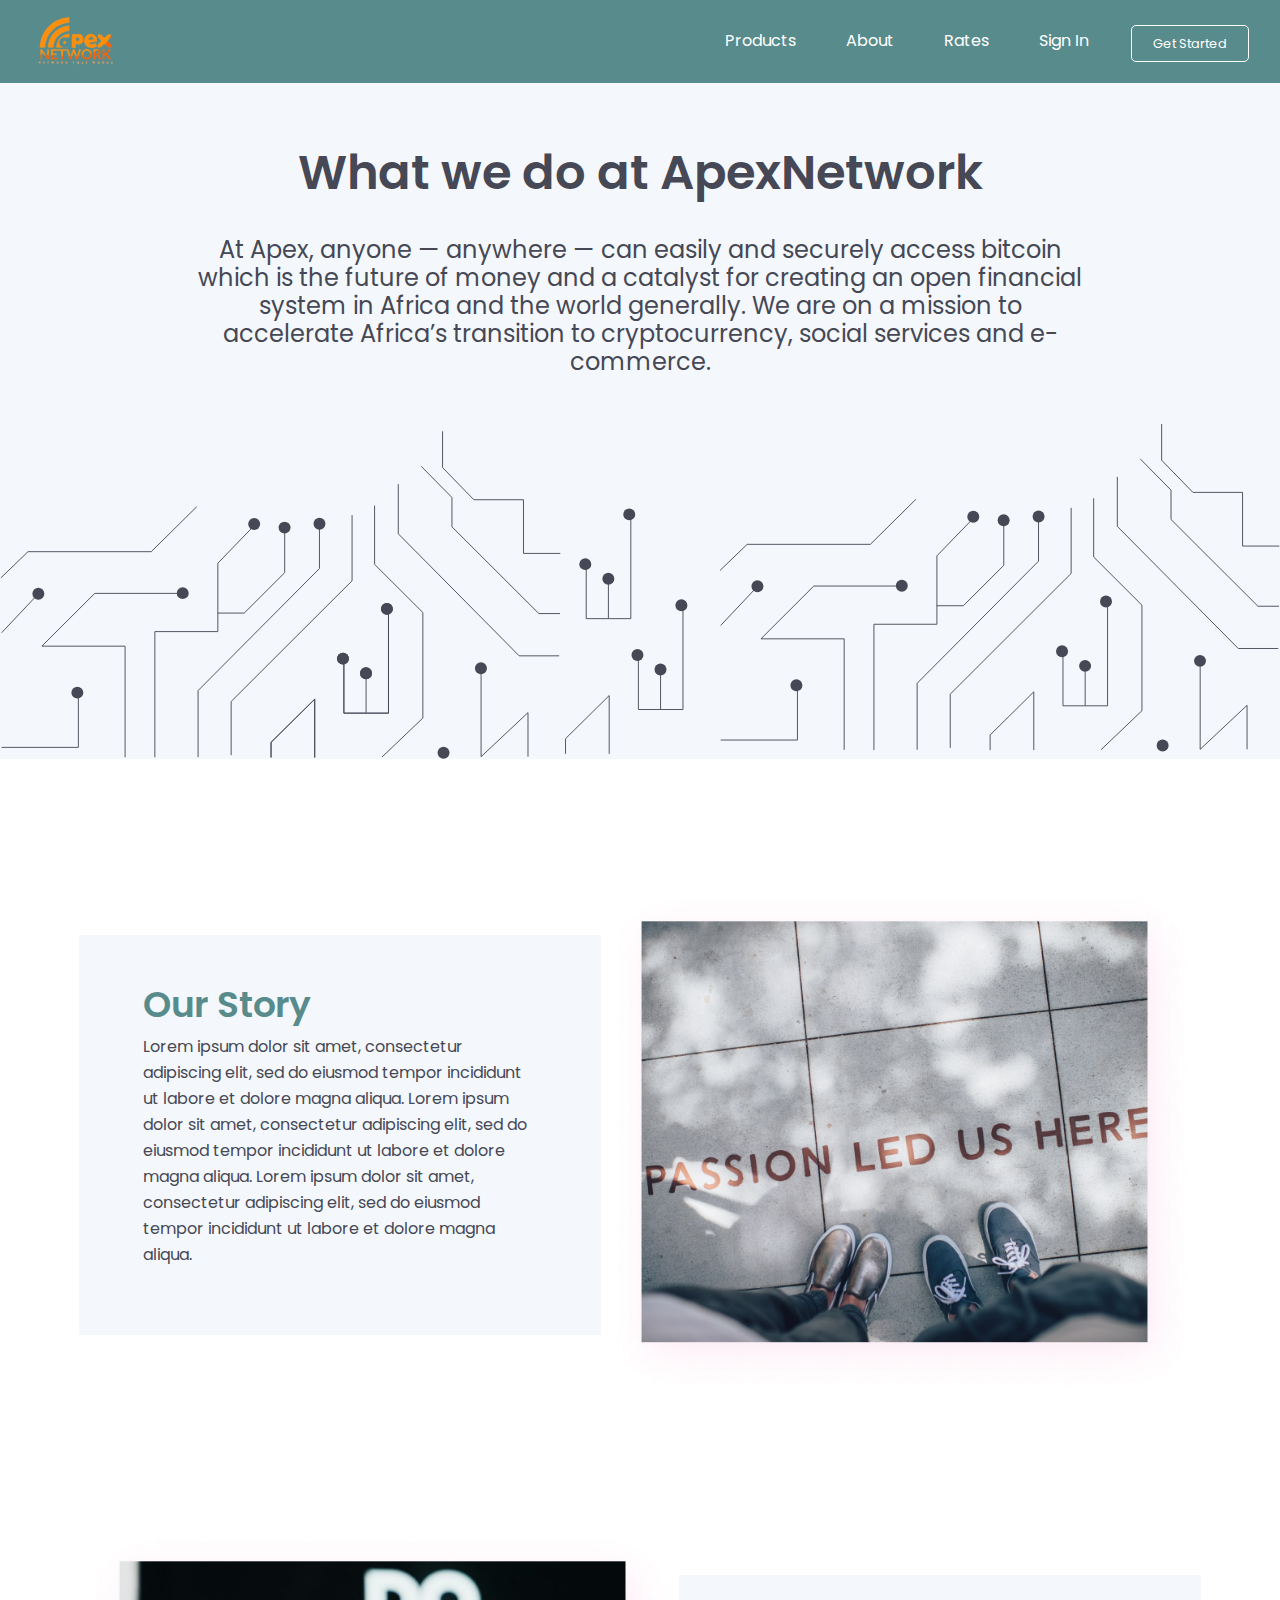
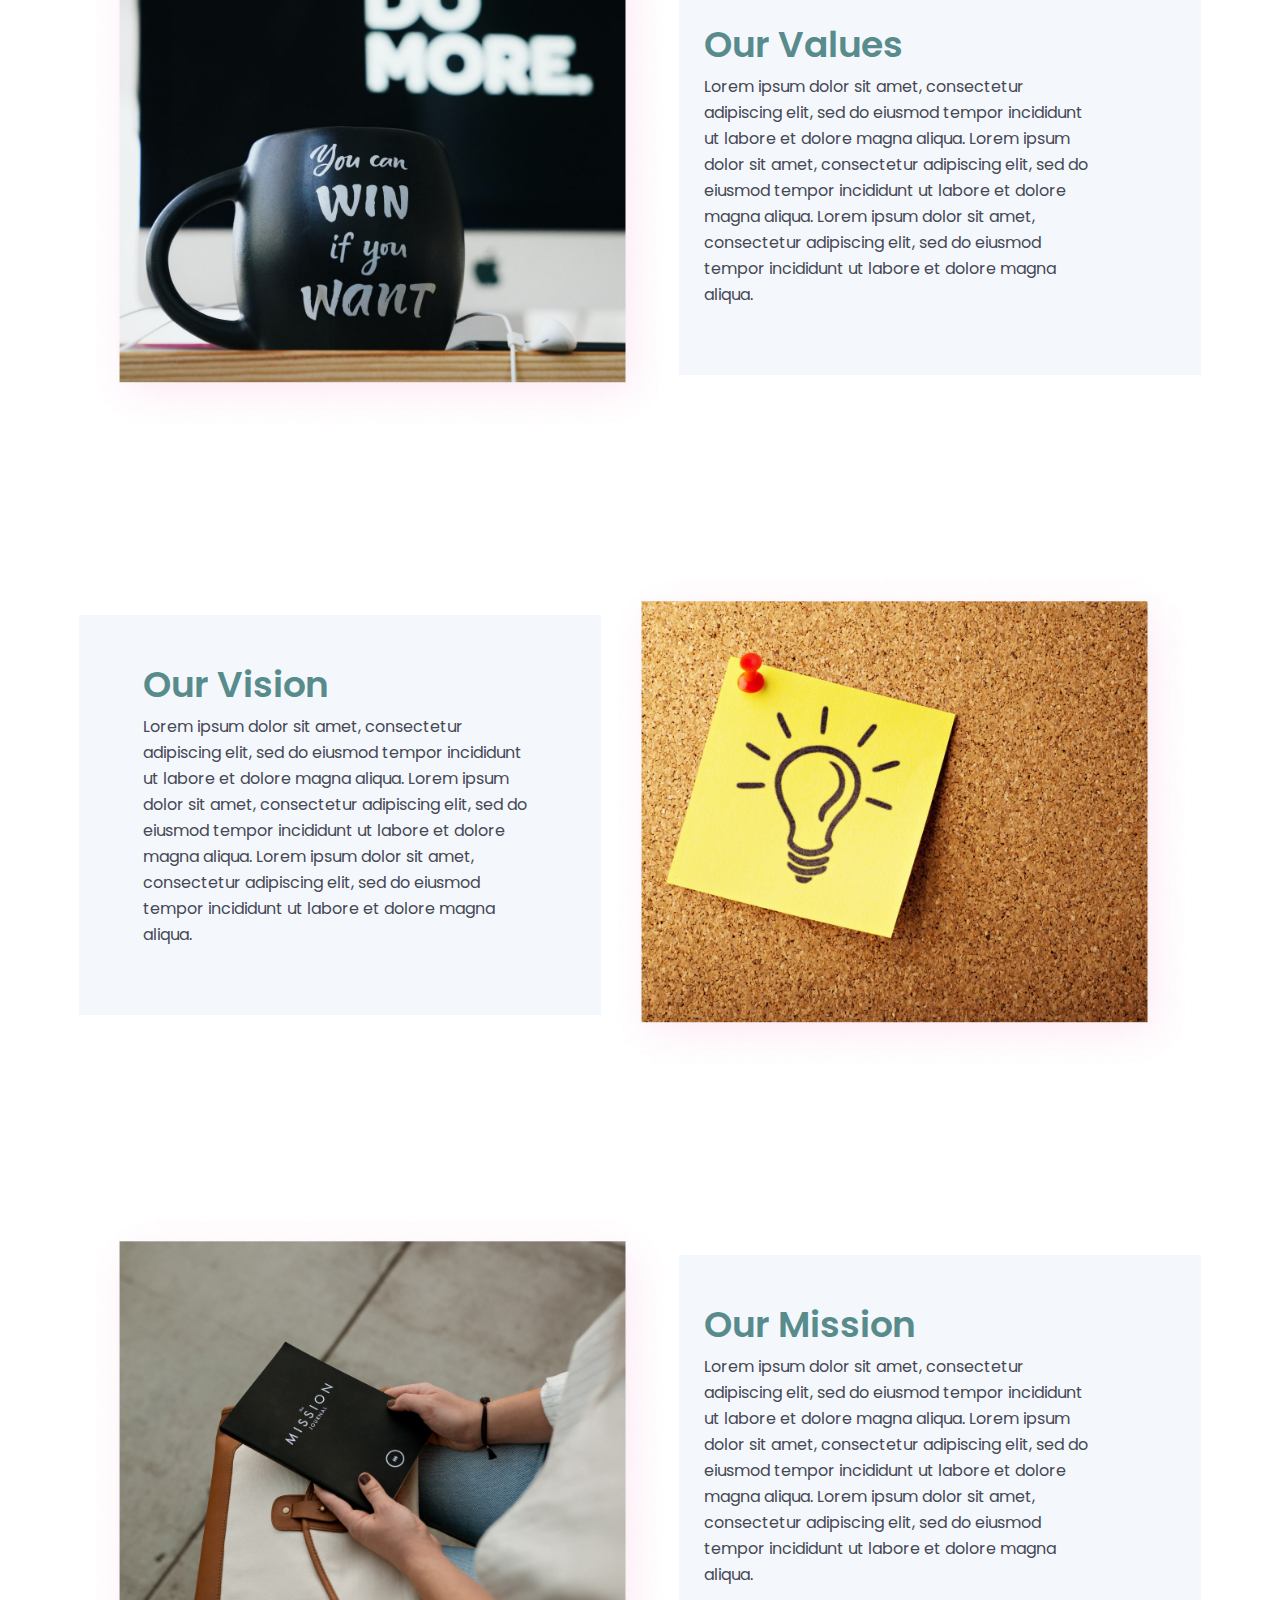
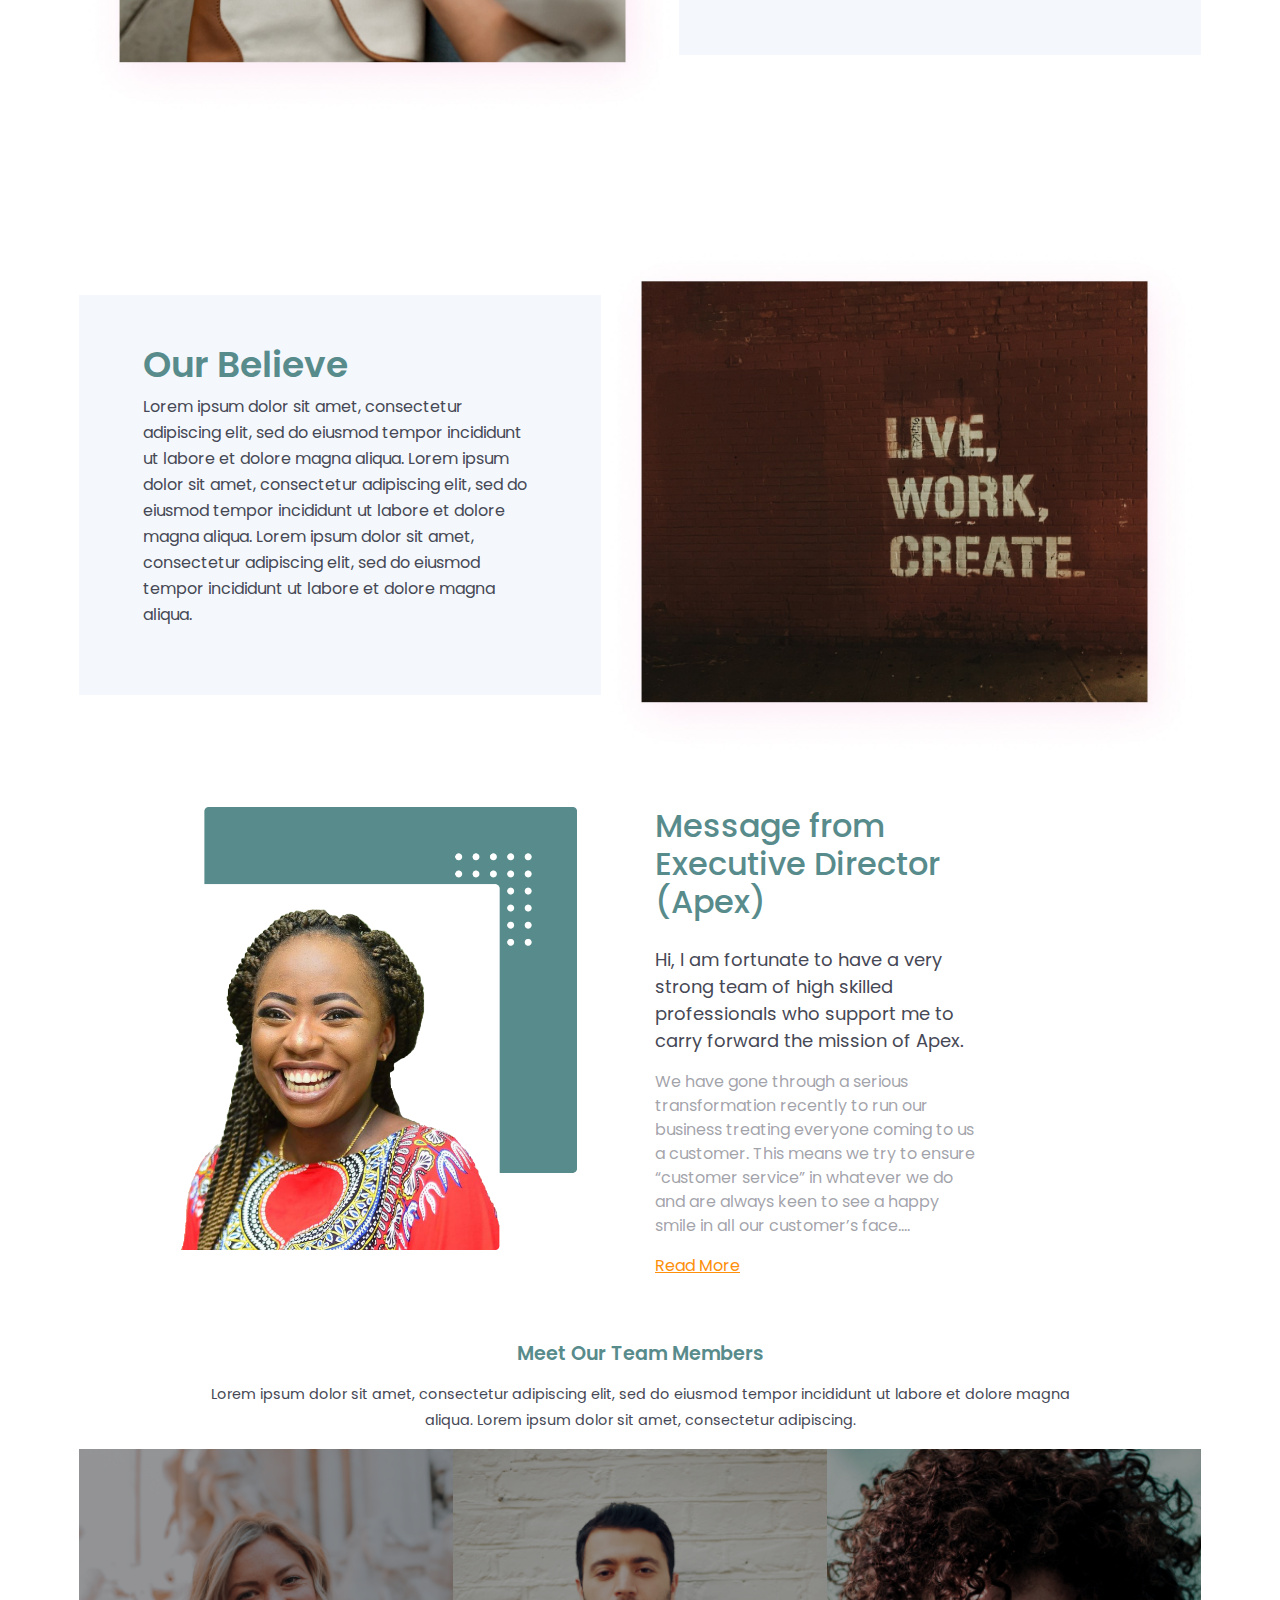
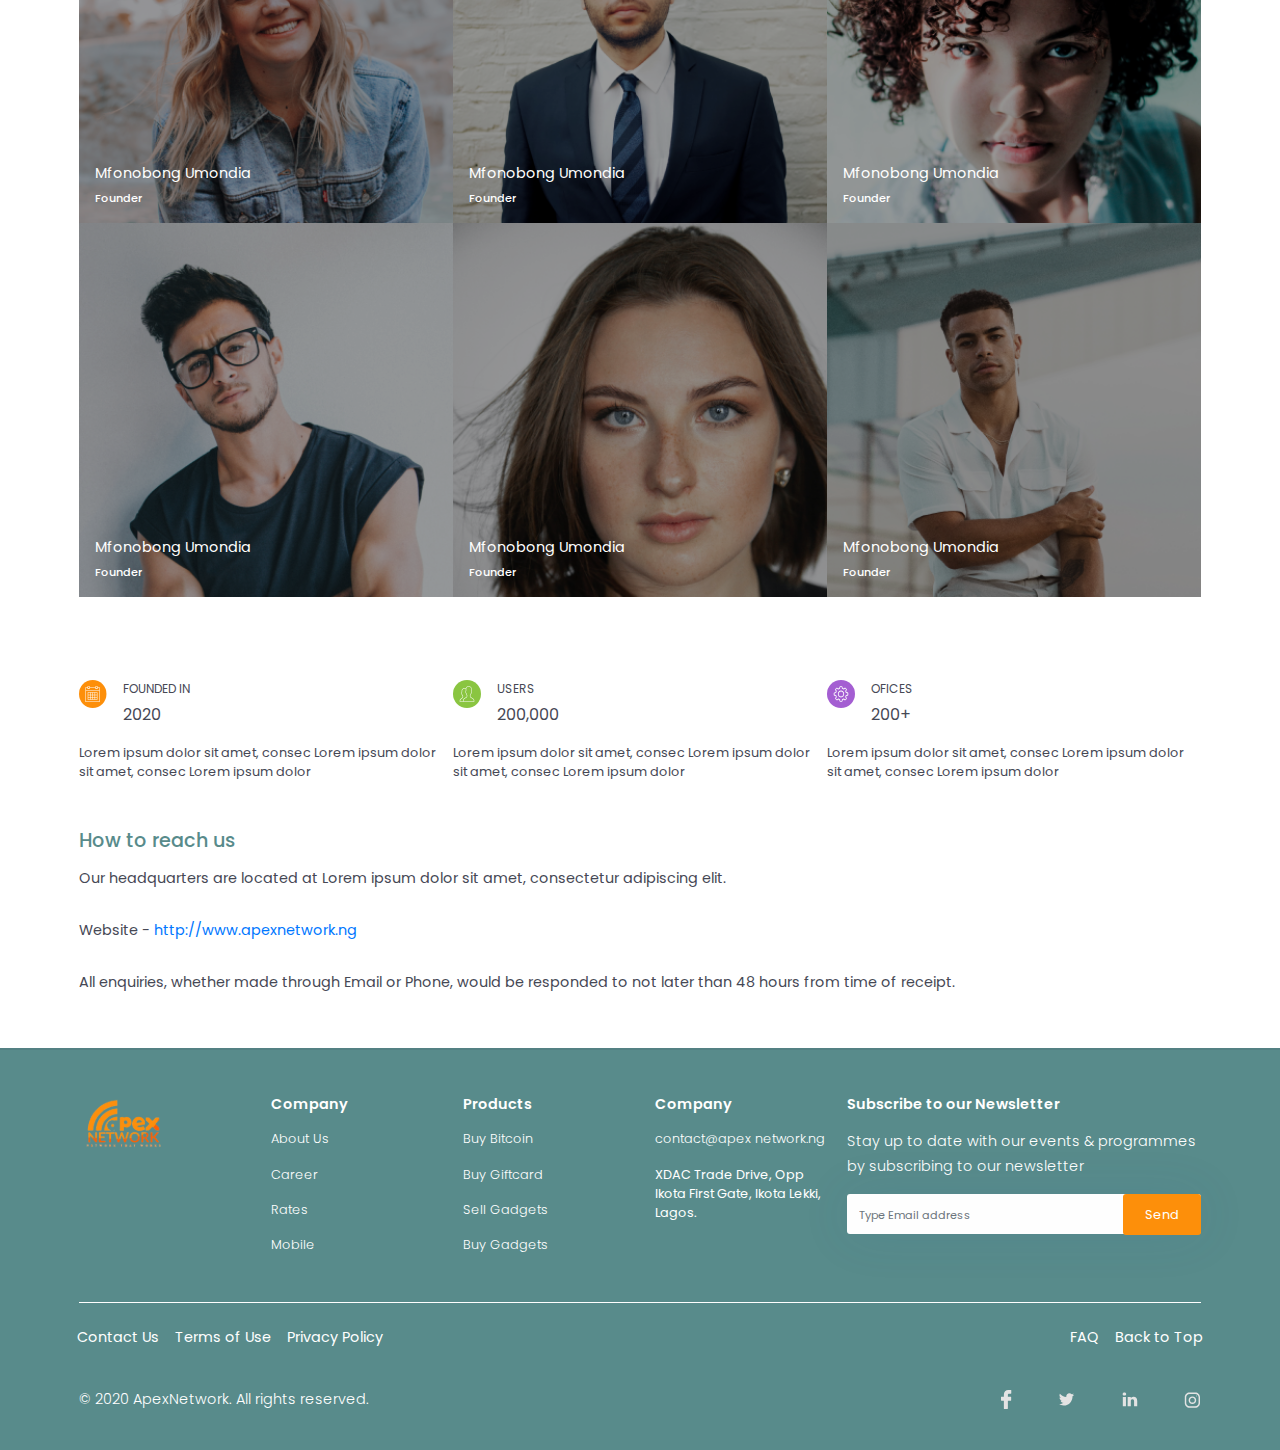
==== commit 3968f61d: "fix footer" ====
--- a/about.html
+++ b/about.html
@@ -635,7 +635,7 @@
             <h5 class="footer-heading">Company</h5>
             <ul class="footer-links">
               <li class="footer-link-item">
-                <a href="" class="footer-link">About Us</a>
+                <a href="./about.html" class="footer-link">About Us</a>
               </li>
               <li class="footer-link-item">
                 <a href="" class="footer-link">Career</a>
@@ -646,11 +646,11 @@
               <li class="footer-link-item">
                 <a href="" class="footer-link">Mobile</a>
               </li>
-              <li class="footer-link-item">
-                <a href="" class="footer-link">Terms of Use</a>
-              </li>
-              <li class="footer-link-item">
-                <a href="" class="footer-link">Privacy Policy</a>
+              <li class="footer-link-item mobile">
+                <a href="./terms.html" class="footer-link">Terms of Use</a>
+              </li>
+              <li class="footer-link-item mobile">
+                <a href="./terms.html" class="footer-link">Privacy Policy</a>
               </li>
             </ul>
           </div>
@@ -687,7 +687,7 @@
                   Lagos.</a
                 >
               </li>
-              <li class="footer-link-item">
+              <li class="footer-link-item mobile">
                 <a href="" class="footer-link footer-special">FAQ</a>
               </li>
             </ul>
@@ -724,10 +724,10 @@
                 <a href="#" class="hr-link">Contact Us</a>
               </li>
               <li class="hr-link-item">
-                <a href="#" class="hr-link">Terms of Use</a>
+                <a href="./terms.html" class="hr-link">Terms of Use</a>
               </li>
               <li class="hr-link-item">
-                <a href="#" class="hr-link">Privacy Policy</a>
+                <a href="./terms.html" class="hr-link">Privacy Policy</a>
               </li>
             </ul>
           </div>
--- a/assets/css/style.css
+++ b/assets/css/style.css
@@ -131,6 +131,11 @@
   color: #fd8f0a;
 }
 
+.btn:focus {
+  -webkit-box-shadow: none;
+          box-shadow: none;
+}
+
 #hero {
   height: auto;
   position: relative;
@@ -358,7 +363,7 @@
 .trade-money {
   margin-top: -1rem;
   width: 280px;
-  padding-right: 2.3rem;
+  padding-right: 1.5rem;
 }
 
 #app {
@@ -591,8 +596,8 @@
             transform: translateY(-5px);
   }
   50% {
-    -webkit-transform: translateY(10px);
-            transform: translateY(10px);
+    -webkit-transform: translateY(5px);
+            transform: translateY(5px);
   }
   100% {
     -webkit-transform: translateY(-5px);
@@ -606,8 +611,8 @@
             transform: translateY(-5px);
   }
   50% {
-    -webkit-transform: translateY(10px);
-            transform: translateY(10px);
+    -webkit-transform: translateY(5px);
+            transform: translateY(5px);
   }
   100% {
     -webkit-transform: translateY(-5px);
@@ -717,7 +722,7 @@
   .arrow-down {
     display: block;
     position: absolute;
-    bottom: 1.5rem;
+    bottom: 2rem;
     left: 50%;
     -webkit-animation: bounce 1s infinite ease-in-out;
             animation: bounce 1s infinite ease-in-out;
@@ -774,6 +779,10 @@
     margin-right: initial;
     width: 300px;
     margin-left: 1.3rem;
+  }
+  .trade-money {
+    padding-right: 0rem;
+    width: 310px;
   }
   #app {
     padding: 5rem 0 0;
@@ -879,7 +888,7 @@
 
 @media screen and (min-width: 991px) {
   .container {
-    max-width: calc(1440px - 180px);
+    max-width: 90%;
   }
   #header .container {
     max-width: calc(1440px - 50px) !important;
@@ -989,7 +998,7 @@
   }
   .trade-money {
     margin-top: -1rem;
-    width: 450px;
+    width: 500px;
     padding-right: 1rem;
   }
   #app {
@@ -1016,9 +1025,6 @@
 }
 
 @media screen and (min-width: 1200px) and (max-width: 1399px) {
-  .container {
-    max-width: calc(1440px - 86px);
-  }
   .nav-item {
     margin-bottom: 0;
     margin-left: 0;
@@ -1121,9 +1127,9 @@
     margin-left: 0rem;
   }
   .trade-money {
-    margin-top: 0rem;
-    width: 100%;
-    margin-right: -2rem;
+    margin-top: -5rem;
+    width: 600px;
+    margin-right: -6rem;
     position: absolute;
     top: 0;
     right: 0;
@@ -1301,6 +1307,21 @@
   }
   .trade-money {
     margin-left: auto;
-    margin-right: -19rem;
-  }
-}
+    margin-right: -5rem;
+  }
+}
+
+@media screen and (max-width: 425px) {
+  .download-icons .apple {
+    margin-right: 0.4rem;
+  }
+  .guide-card {
+    min-height: 320px;
+  }
+  .app-img {
+    width: 140px;
+  }
+  .app-download {
+    margin-left: -0.7rem;
+  }
+}
--- a/assets/css/about.css
+++ b/assets/css/about.css
@@ -300,7 +300,7 @@
 
 #network-footer {
   width: 100%;
-  margin-bottom: -10.3rem;
+  margin-bottom: -10.5rem;
 }
 
 @media screen and (min-width: 768px) {
@@ -470,9 +470,6 @@
     width: 70%;
     font-size: 1.2rem;
   }
-  .container {
-    max-width: 90%;
-  }
   .about-desc {
     background: #f4f8fc;
     text-align: left;
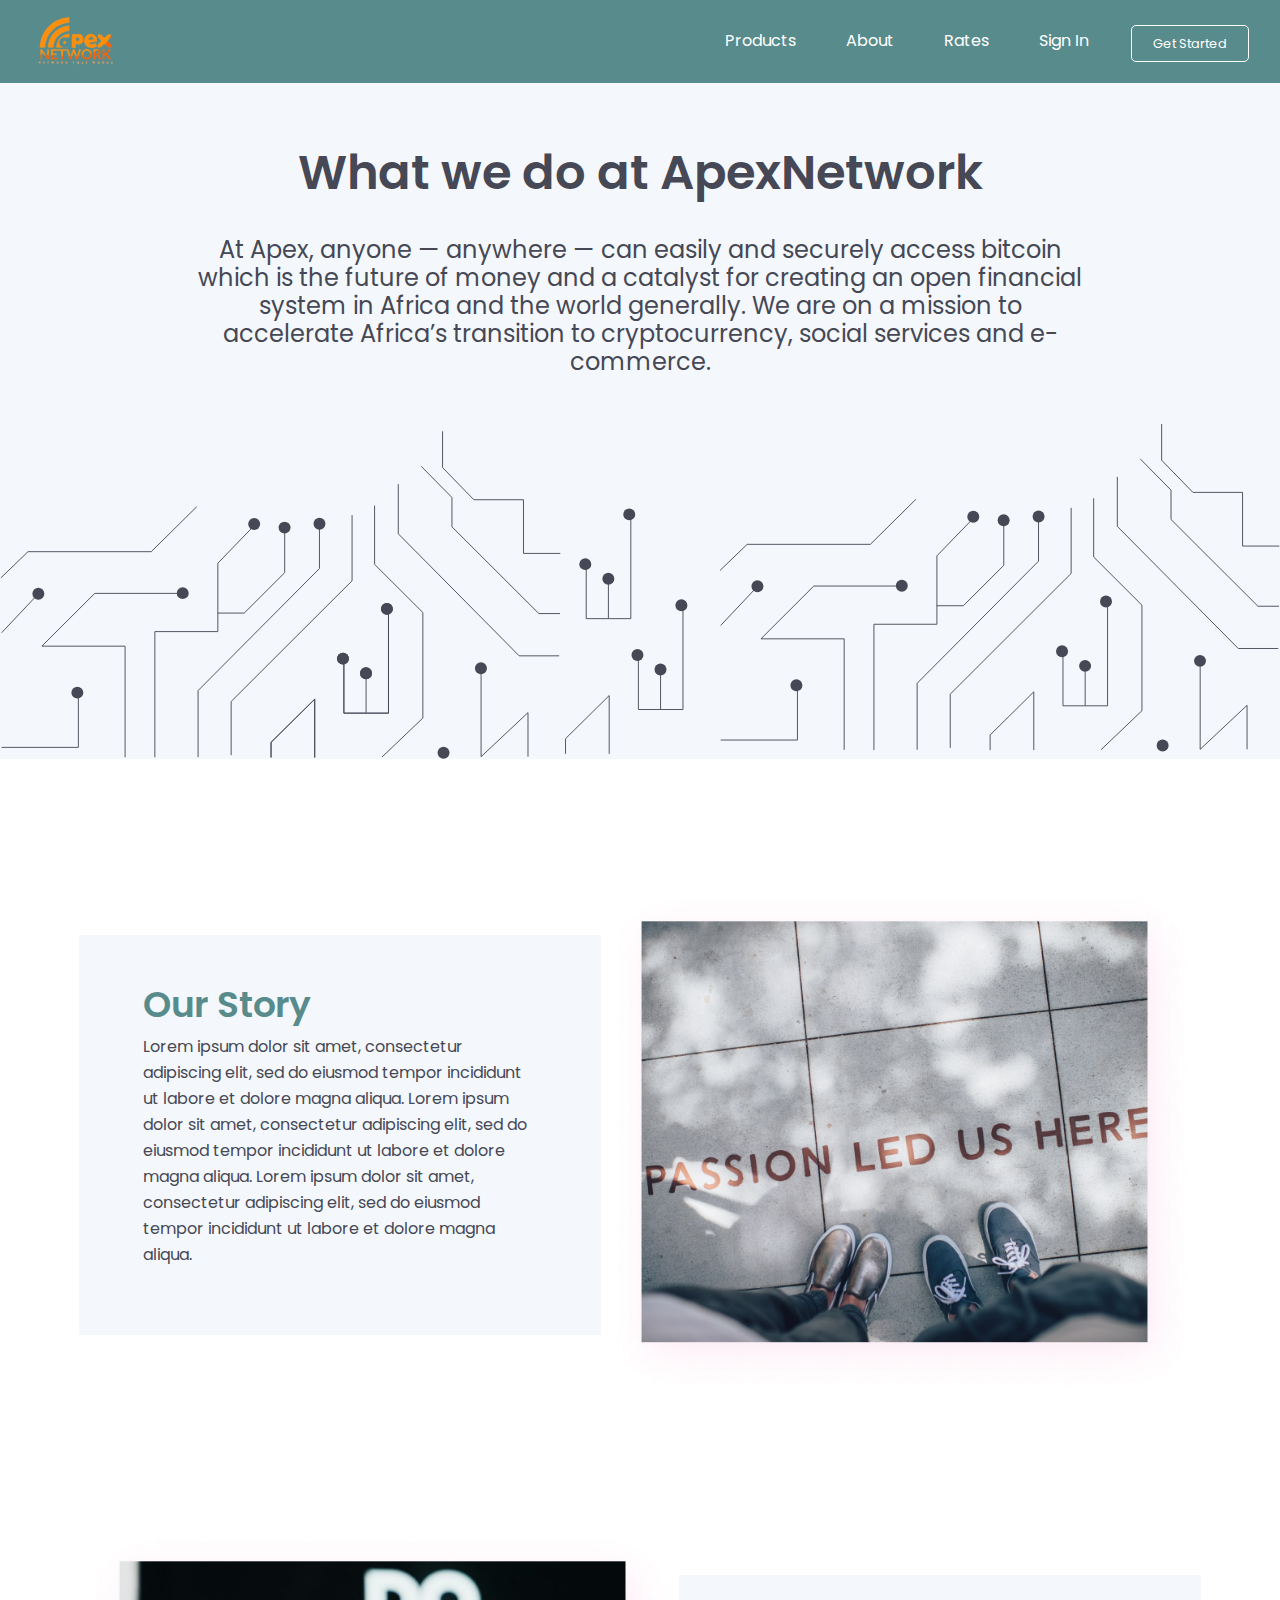
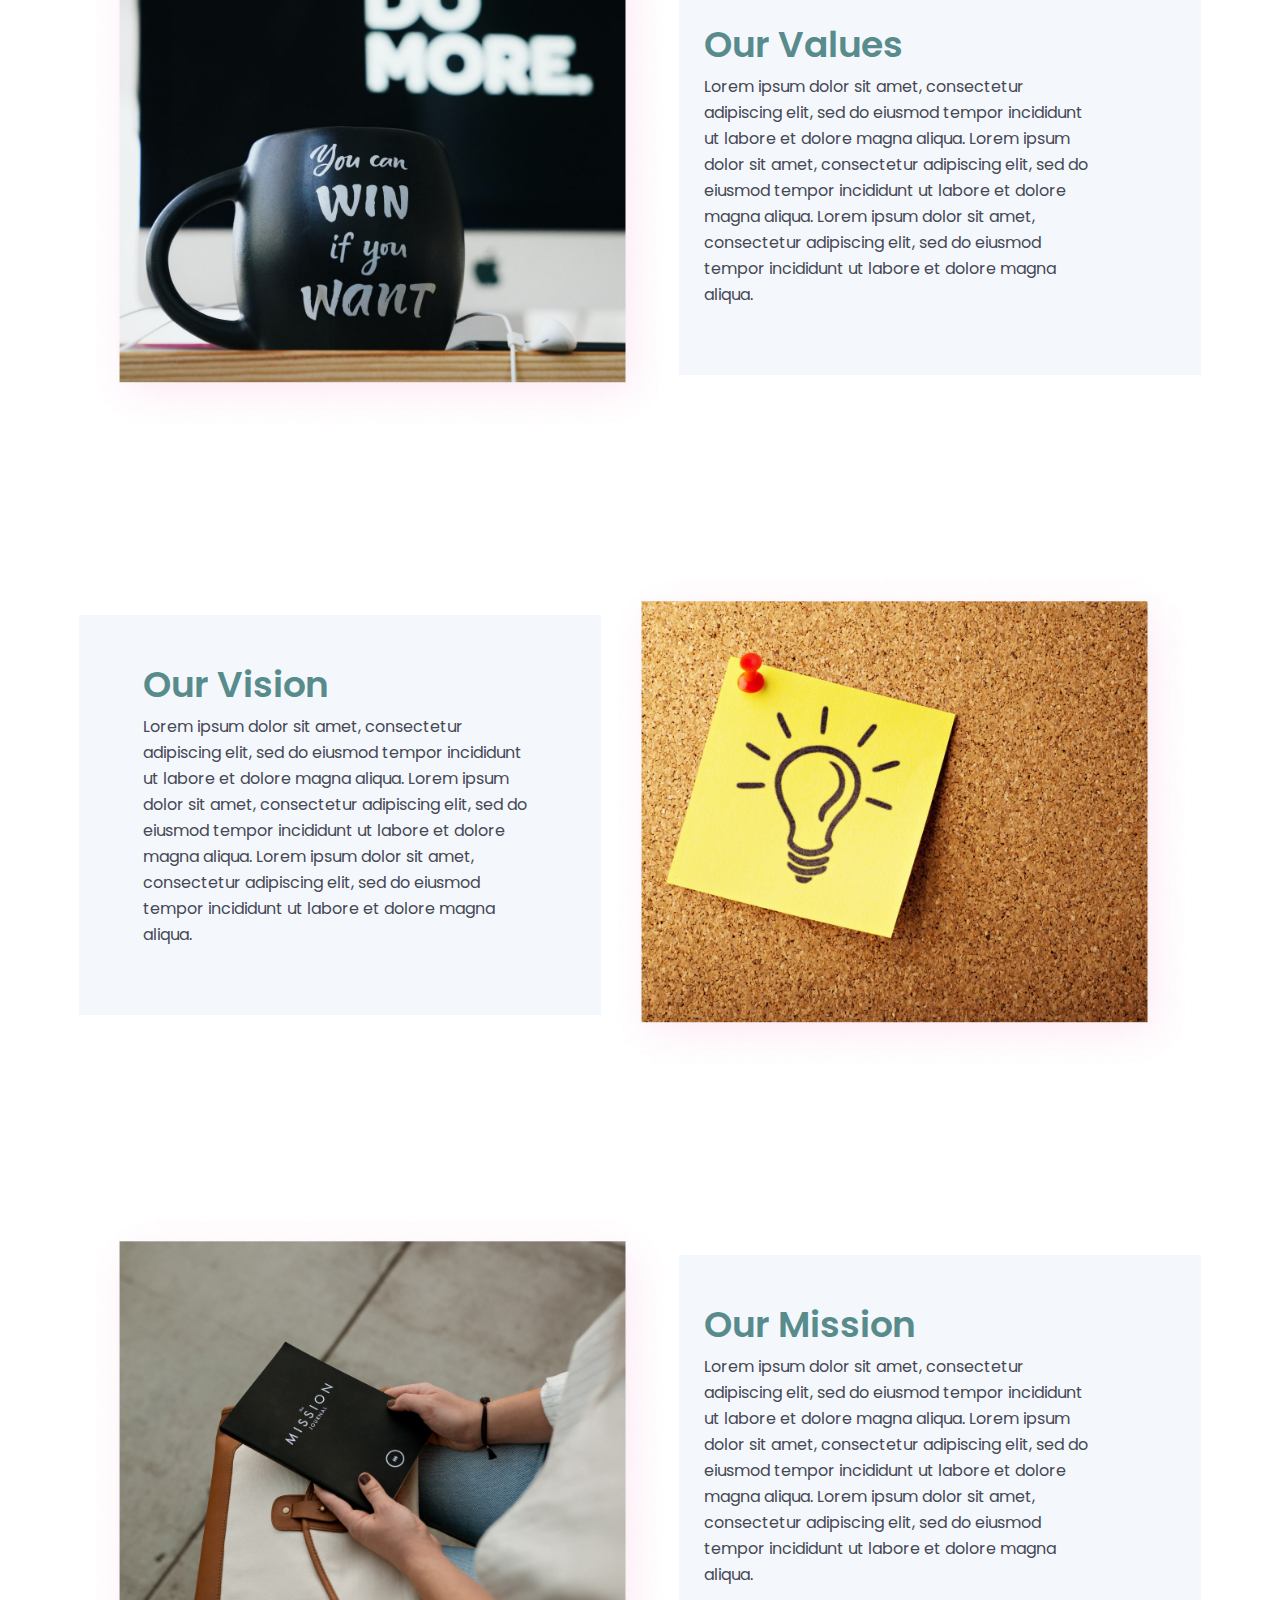
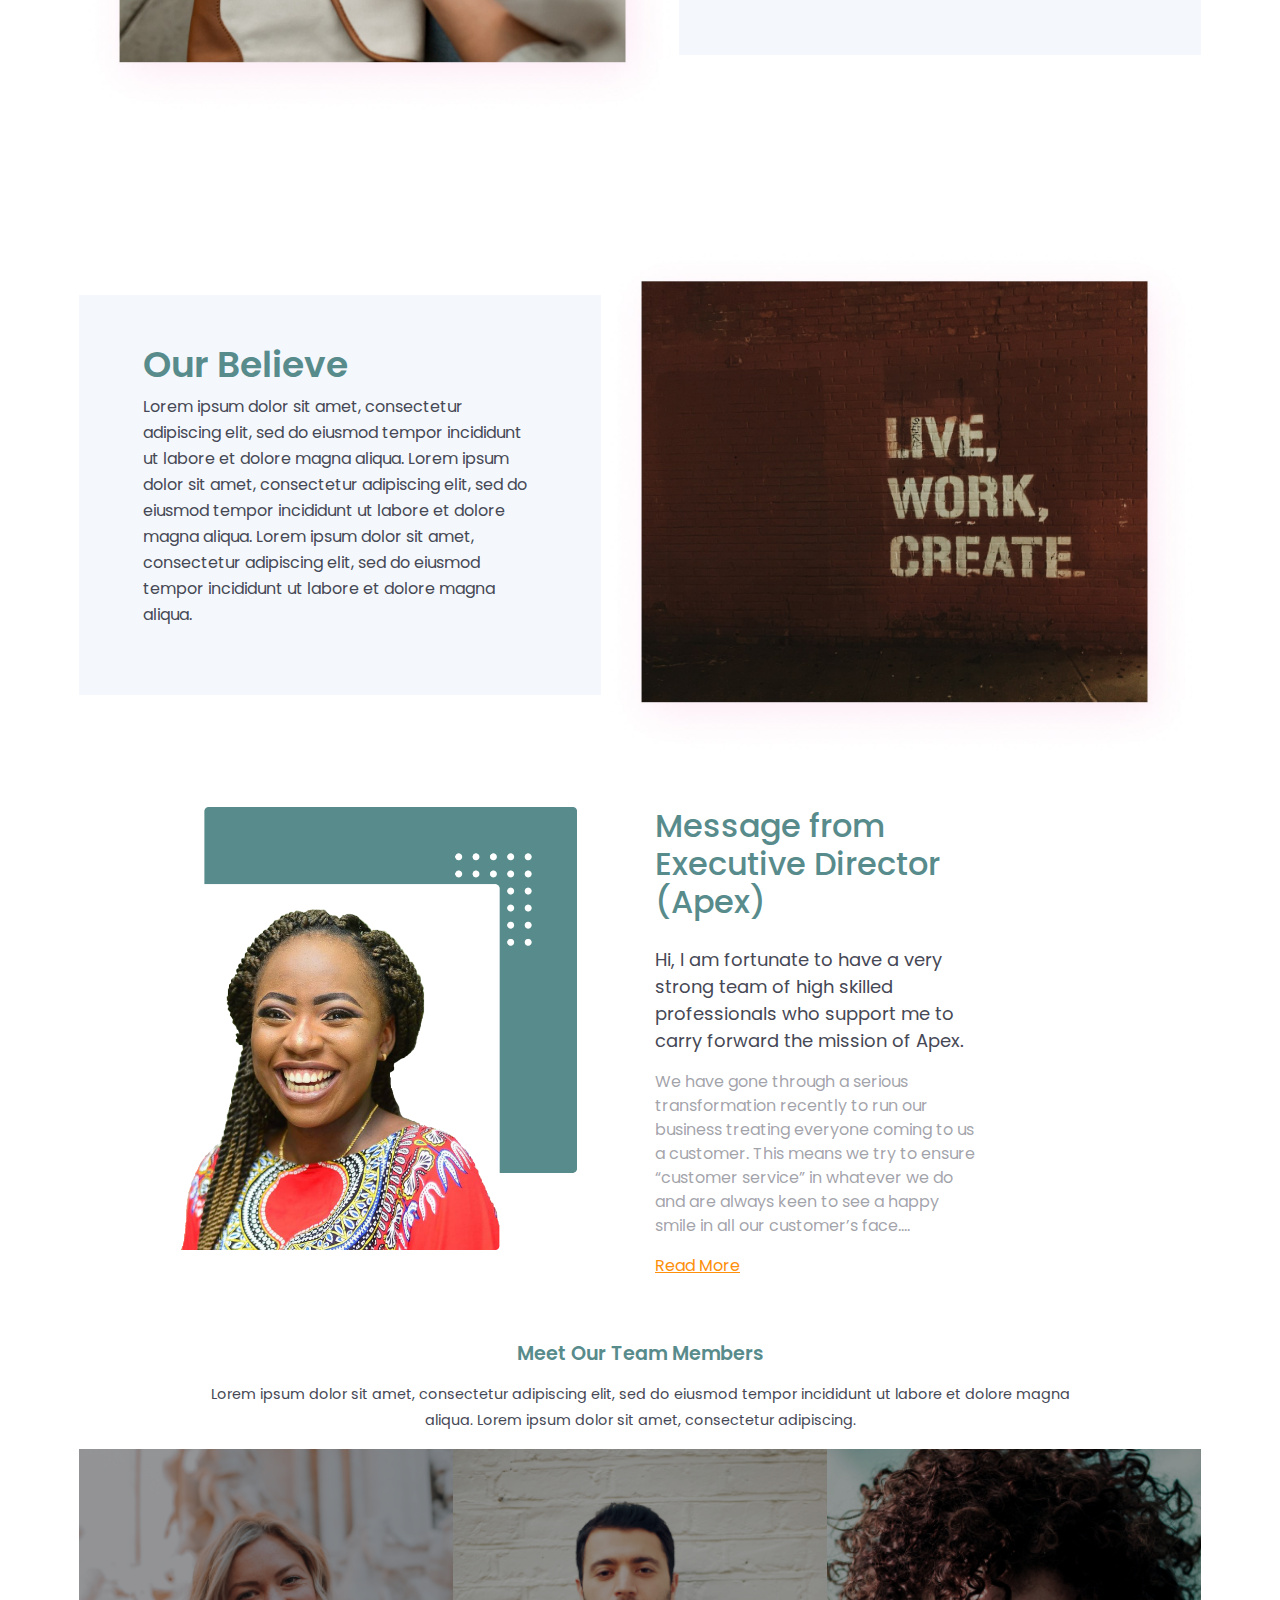
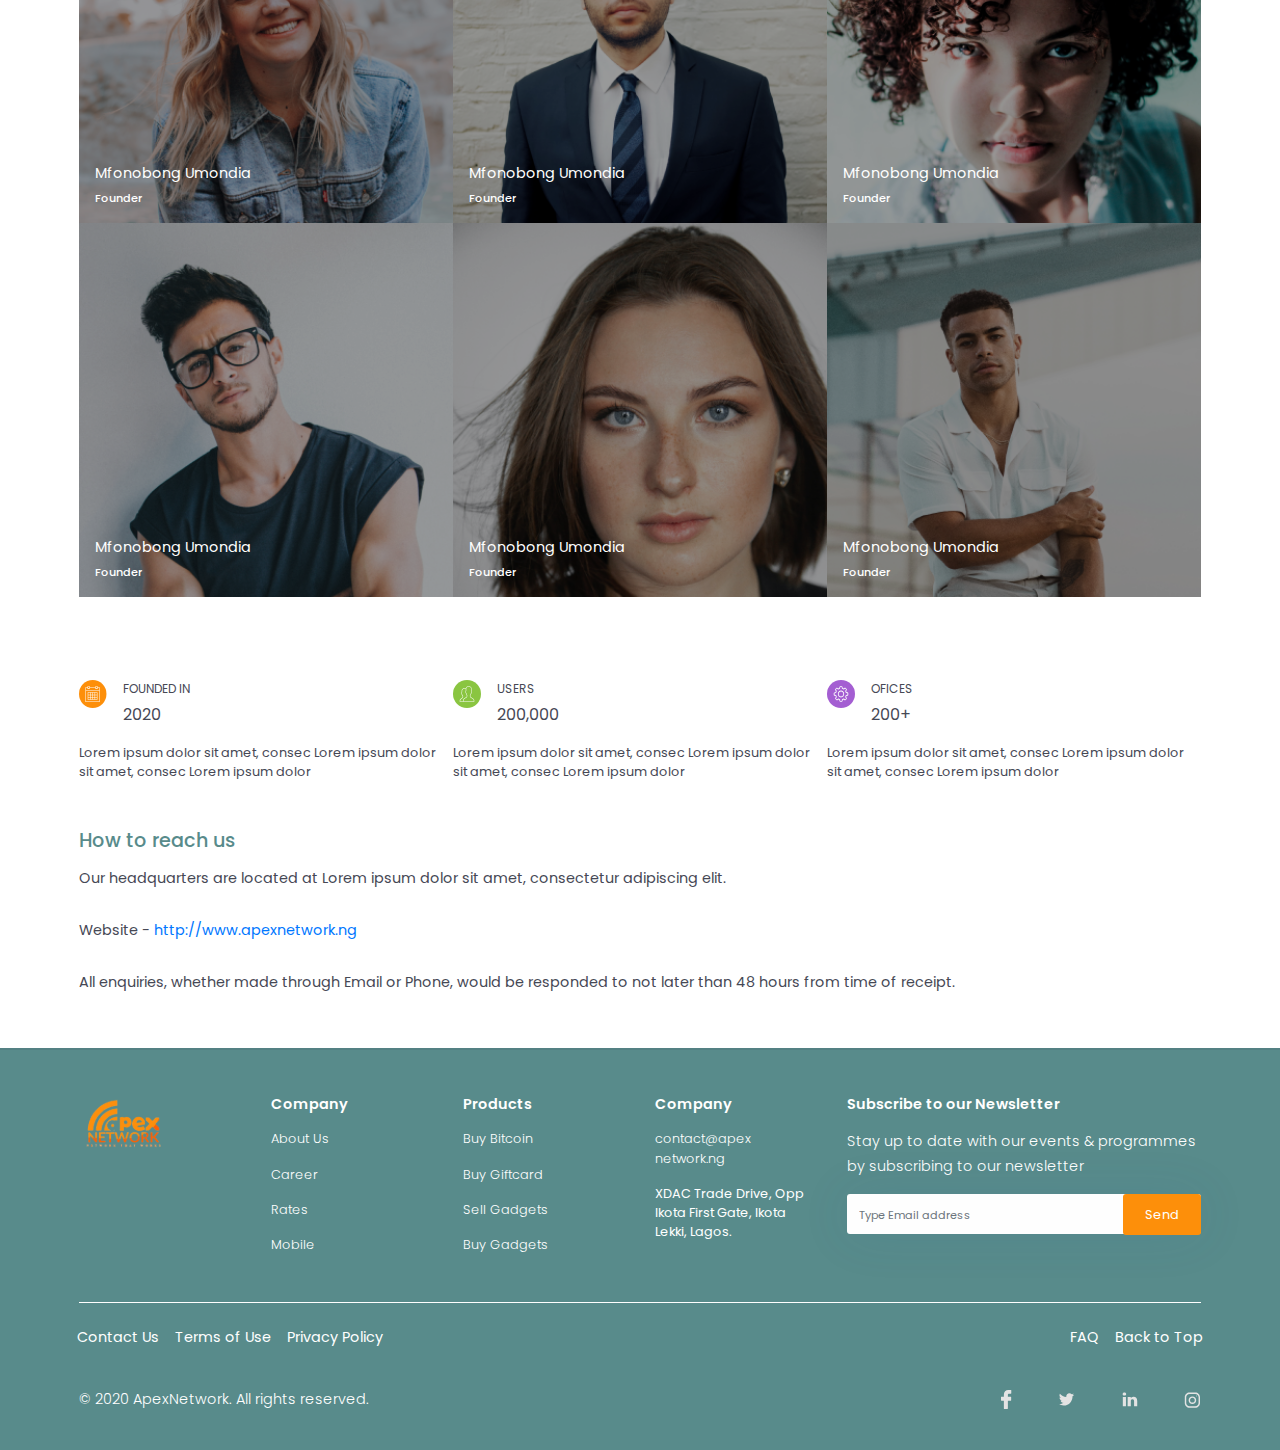
==== commit d87a384f: "fix styling" ====
--- a/about.html
+++ b/about.html
@@ -802,8 +802,8 @@
     <!-- Optional JavaScript -->
     <!-- jQuery first, then Popper.js, then Bootstrap JS -->
     <script
-      src="https://code.jquery.com/jquery-3.5.1.slim.min.js"
-      integrity="sha384-DfXdz2htPH0lsSSs5nCTpuj/zy4C+OGpamoFVy38MVBnE+IbbVYUew+OrCXaRkfj"
+      src="https://code.jquery.com/jquery-3.5.1.min.js"
+      integrity="sha256-9/aliU8dGd2tb6OSsuzixeV4y/faTqgFtohetphbbj0="
       crossorigin="anonymous"
     ></script>
     <script
@@ -816,5 +816,6 @@
       integrity="sha384-B4gt1jrGC7Jh4AgTPSdUtOBvfO8shuf57BaghqFfPlYxofvL8/KUEfYiJOMMV+rV"
       crossorigin="anonymous"
     ></script>
+    <script src="./assets/js/main.js"></script>
   </body>
 </html>
--- a/assets/css/style.css
+++ b/assets/css/style.css
@@ -175,6 +175,7 @@
   right: 0;
   -webkit-transition: 0.3s ease;
   transition: 0.3s ease;
+  display: none;
 }
 
 .arrow-up-mobile:hover {
@@ -464,11 +465,6 @@
           box-shadow: inset 0px 2px 0px rgba(70, 72, 85, 0.15);
   margin-top: 3rem;
   padding: 1rem 0;
-}
-
-#footer .col-md-2,
-#footer .col-2 {
-  padding-right: 0;
 }
 
 .footer-heading {
@@ -557,10 +553,16 @@
   margin: 0 auto 2rem;
 }
 
+.social-icons a {
+  display: inline-block;
+  padding: 0.5rem;
+}
+
 .social-icons .social-icon {
   -webkit-transition: 0.3s ease;
   transition: 0.3s ease;
   display: block;
+  cursor: pointer;
 }
 
 .social-icons .social-icon:hover {
@@ -697,41 +699,48 @@
     font-size: 1rem;
     padding: 1.5rem 5rem;
   }
+  #header .container {
+    width: 100%;
+  }
   #hero {
-    padding-bottom: 0;
-    padding-top: 25vh;
-    padding-bottom: 10rem;
-    height: calc(100vh - 12vh);
-  }
-  .hero-img {
-    position: absolute;
-    -webkit-transform: rotate(0);
-            transform: rotate(0);
-    bottom: 0.5rem;
-    right: 0;
-    top: 7.375rem;
-    width: 50%;
-    margin-top: 0;
-  }
-  .hero-content,
+    height: auto;
+    padding: 0;
+    width: 100%;
+  }
+  .hero-content-wrapper.desktop {
+    height: 100%;
+    width: 100%;
+    display: -webkit-box;
+    display: -ms-flexbox;
+    display: flex;
+    -webkit-box-align: center;
+        -ms-flex-align: center;
+            align-items: center;
+    margin-top: 5rem;
+  }
   .hero-text {
-    text-align: left !important;
-    width: 100%;
-    vertical-align: middle;
+    margin-left: 0;
+  }
+  .hero-content {
+    text-align: left;
+    width: 100%;
+    padding: 0;
+    padding-left: 2rem;
+  }
+  .desktop-hero-img {
+    width: 400px;
   }
   .arrow-down {
     display: block;
     position: absolute;
-    bottom: 2rem;
-    left: 50%;
+    bottom: 1rem;
+    width: 100%;
+    left: 0;
     -webkit-animation: bounce 1s infinite ease-in-out;
             animation: bounce 1s infinite ease-in-out;
   }
   .arrow-down img {
-    width: 80px;
-    margin-left: -25px;
-    -webkit-transform: translateX(-50%);
-            transform: translateX(-50%);
+    width: 50px;
   }
   .download-text,
   .download-icons {
@@ -902,23 +911,23 @@
     margin-right: 0;
   }
   .hero-content {
-    margin-left: 1.8rem;
+    margin-left: 0.8rem;
+  }
+  .hero-heading {
+    font-size: 2.5rem;
+  }
+  .hero-text {
+    font-size: 1rem;
+    width: 80%;
+    margin-right: auto;
+    margin-left: 0;
+  }
+  .desktop-hero-img {
+    width: 450px;
   }
   .download-content,
   .trade-content {
     margin-left: 3rem;
-  }
-  .hero-heading {
-    font-size: 2.5rem;
-  }
-  .hero-text {
-    font-size: 1rem;
-    width: 90%;
-    margin-right: auto;
-    margin-left: 0;
-  }
-  .hero-img {
-    width: 45%;
   }
   #download {
     padding: 8rem 0;
@@ -1041,19 +1050,20 @@
     margin-top: 0.2rem;
     padding: 0.5rem 1.3rem;
   }
-  #hero {
-    height: 100vh;
+  .hero-content {
+    margin-top: -2rem;
   }
   .hero-heading {
-    font-size: 2.875rem;
+    font-size: 3.3rem;
   }
   .hero-text {
     font-size: 1rem;
     font-weight: 500;
+    width: 60%;
     line-height: 25px;
   }
-  .hero-img {
-    width: 40%;
+  .desktop-hero-img {
+    width: 560px;
   }
   .download-heading {
     font-size: 2.5rem;
@@ -1164,26 +1174,30 @@
   .container {
     max-width: calc(1440px - 86px);
   }
+  .nav-item {
+    margin-bottom: 0;
+    margin-left: 0;
+    margin-right: 3.125rem;
+  }
+  .nav-link {
+    font-size: 18px;
+  }
+  .nav-item.button {
+    margin-right: 0;
+  }
+  .btn-get-started {
+    font-size: 0.8rem;
+    margin-top: 0.2rem;
+    padding: 0.5rem 1.3rem;
+  }
   .hero-content,
   .download-content,
   .trade-content {
     margin-left: 0;
   }
-  .nav-item {
-    margin-bottom: 0;
-    margin-left: 0;
-    margin-right: 3.125rem;
-  }
-  .nav-link {
-    font-size: 18px;
-  }
-  .nav-item.button {
-    margin-right: 0;
-  }
-  .btn-get-started {
-    font-size: 0.8rem;
-    margin-top: 0.2rem;
-    padding: 0.5rem 1.3rem;
+  .hero-content {
+    margin-left: 1rem;
+    padding-top: -2rem;
   }
   .hero-heading {
     font-size: 3.875rem;
@@ -1193,9 +1207,16 @@
     font-size: 1.25rem;
     font-weight: 500;
     line-height: 38px;
-  }
-  .hero-img {
-    width: 46%;
+    width: 60%;
+  }
+  .desktop-hero-img {
+    width: 100%;
+  }
+  .arrow-down {
+    bottom: 2rem;
+  }
+  .arrow-down img {
+    width: 80px;
   }
   .download-heading {
     font-size: 2.5rem;
@@ -1253,7 +1274,7 @@
     width: 100%;
   }
   .trade-guide-item {
-    font-size: 2rem;
+    font-size: 1.8rem;
   }
   .trade-guide-item svg {
     width: 26px;
@@ -1293,15 +1314,15 @@
   .join-text {
     font-size: 1.125rem;
   }
+  .footer-text {
+    width: 80%;
+  }
+  .custom-input {
+    width: 70%;
+  }
 }
 
 @media screen and (min-width: 1440px) {
-  #hero {
-    padding-bottom: 0;
-    padding-top: 25vh;
-    padding-bottom: 10rem;
-    height: calc(100vh - 0.5vh);
-  }
   #join {
     width: 800px;
   }
@@ -1311,6 +1332,19 @@
   }
 }
 
+@media screen and (min-width: 1800px) {
+  .hero-content {
+    margin-left: 15rem;
+  }
+  .desktop-hero-img {
+    width: 120%;
+  }
+  .trade-money {
+    width: 800px;
+    margin-right: -19.5rem;
+  }
+}
+
 @media screen and (max-width: 425px) {
   .download-icons .apple {
     margin-right: 0.4rem;
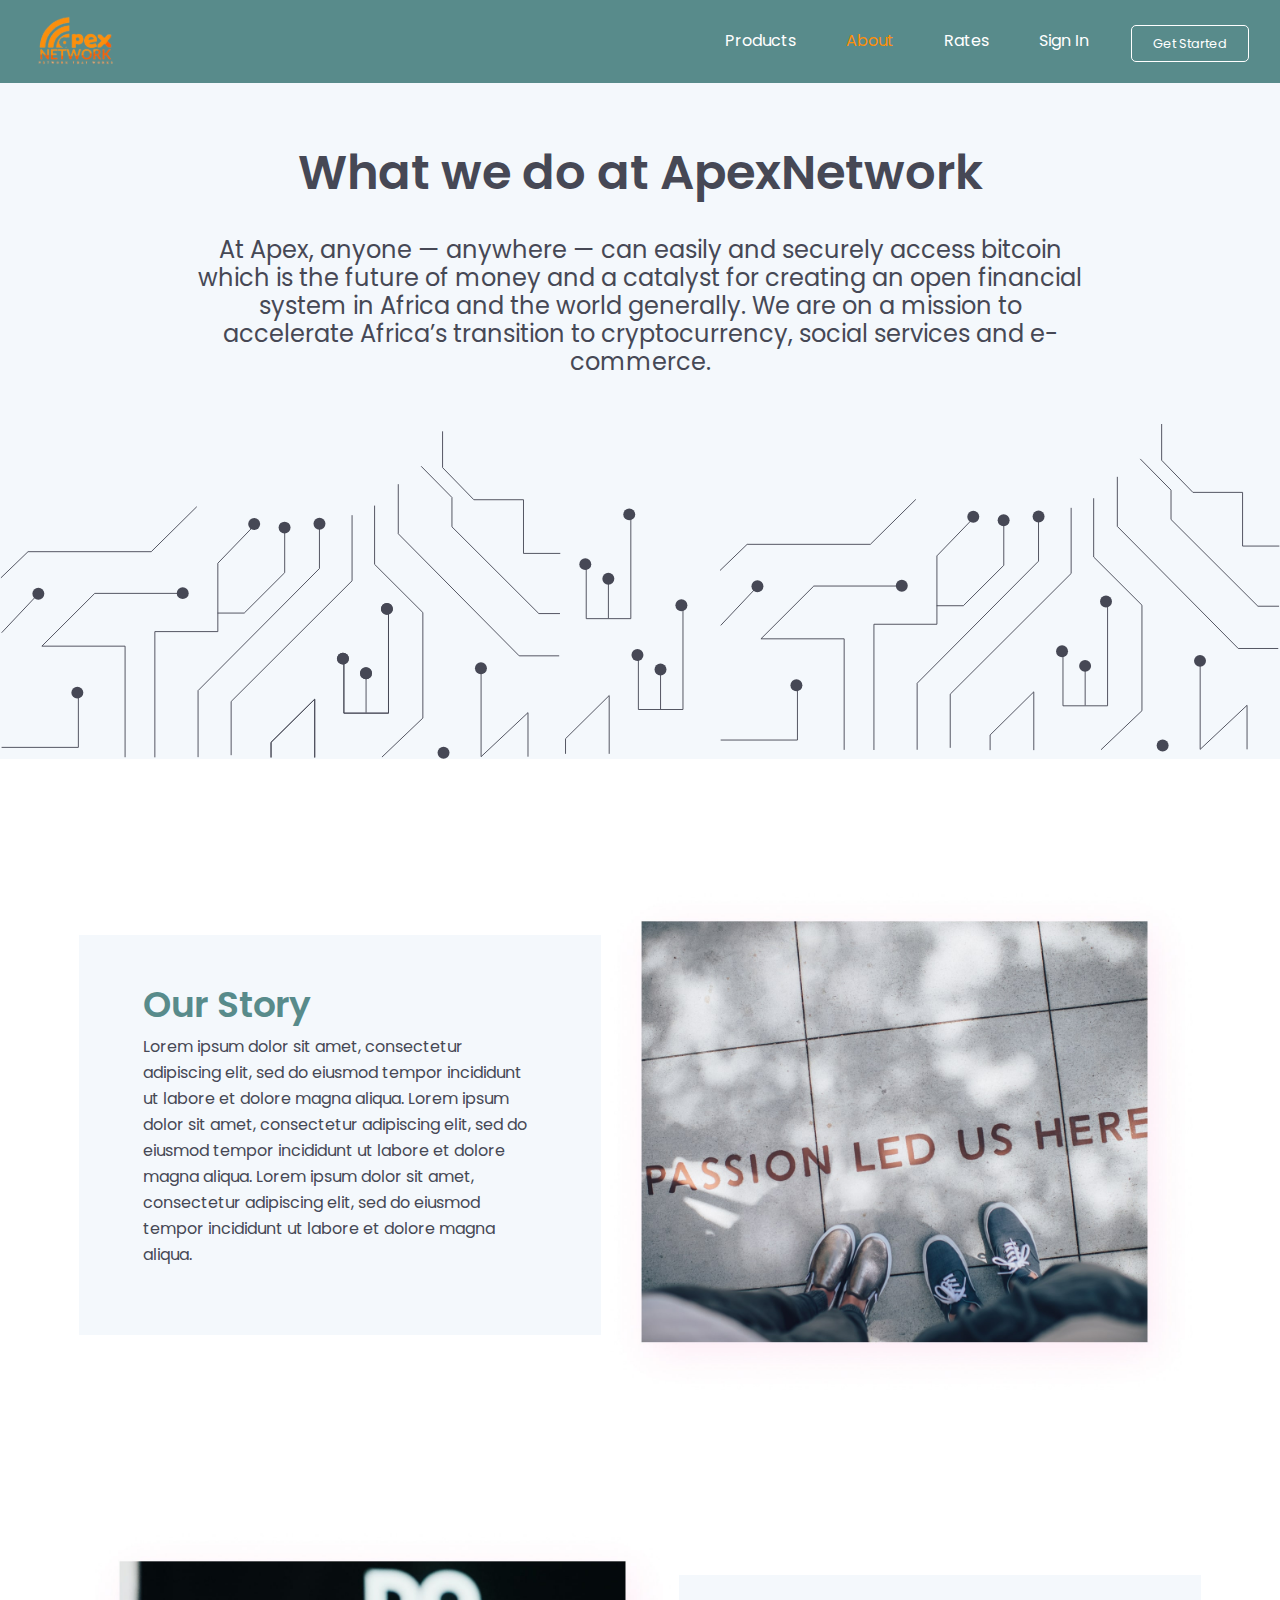
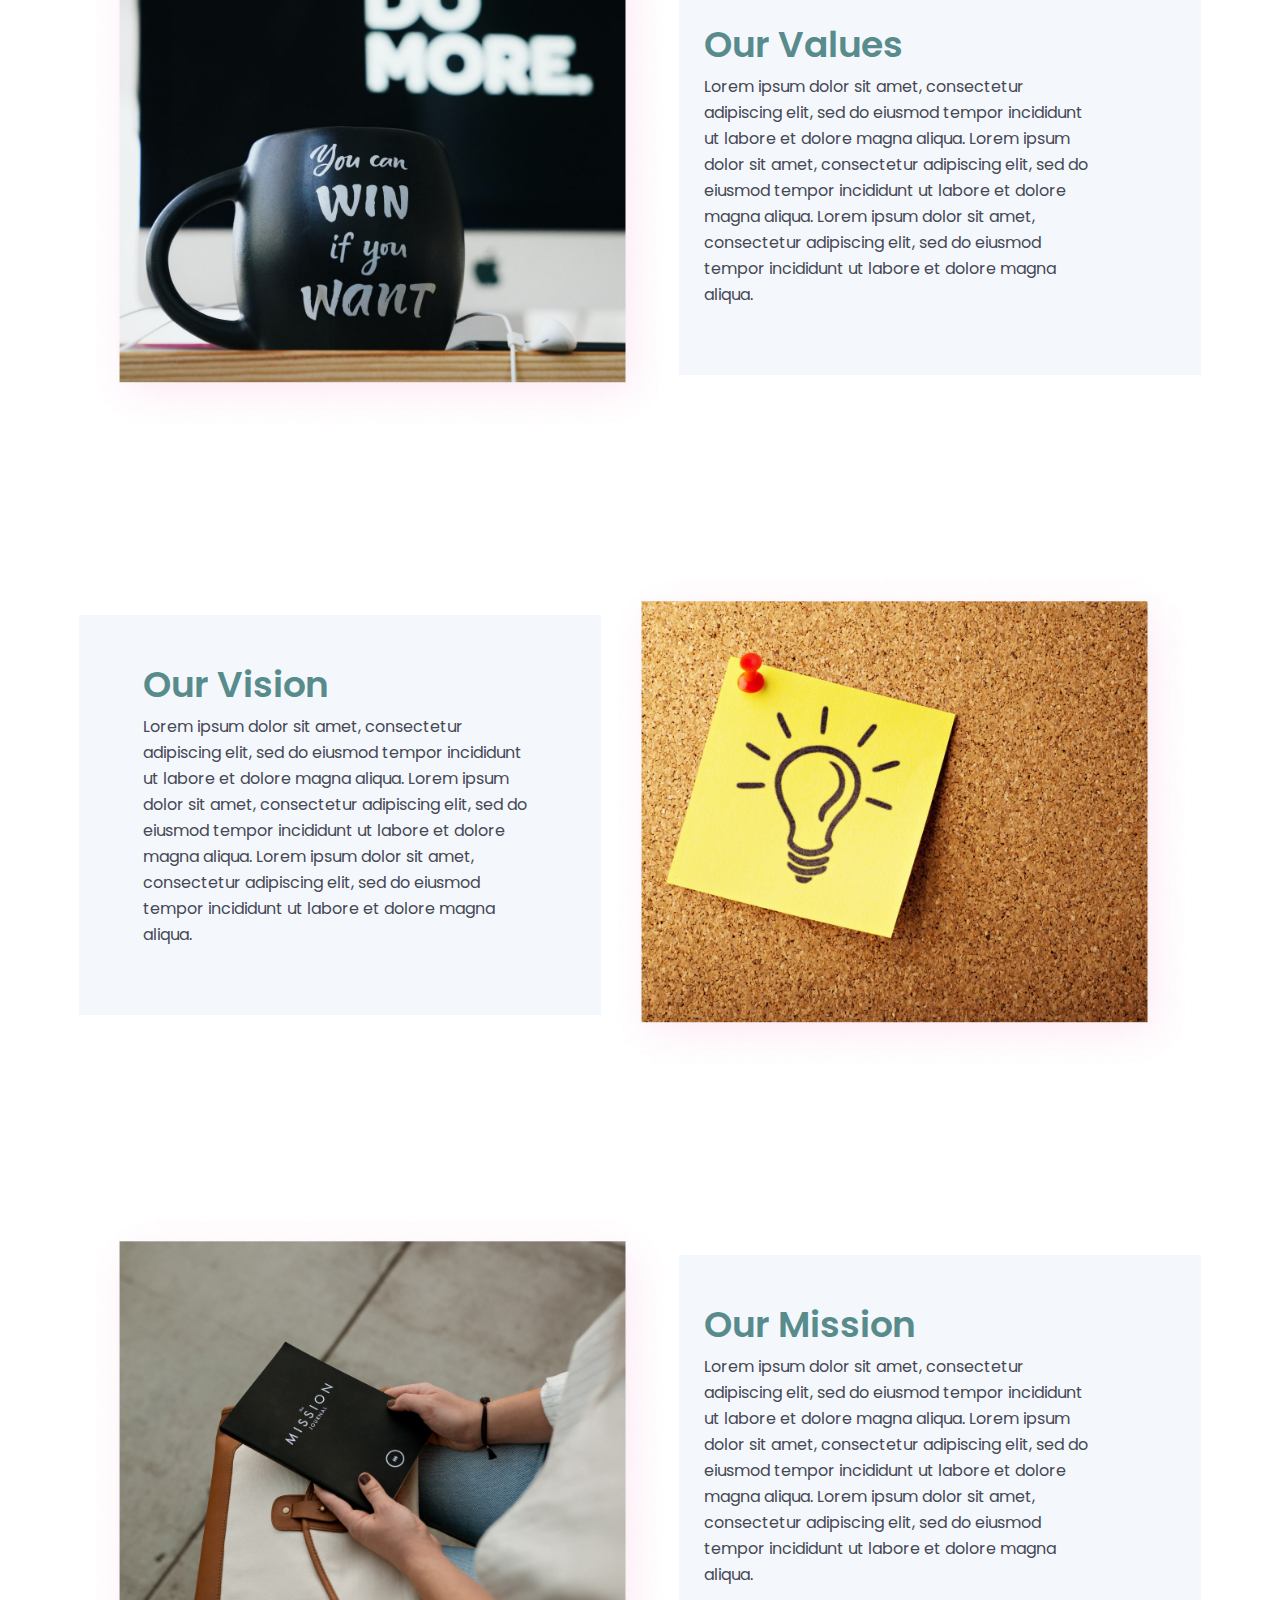
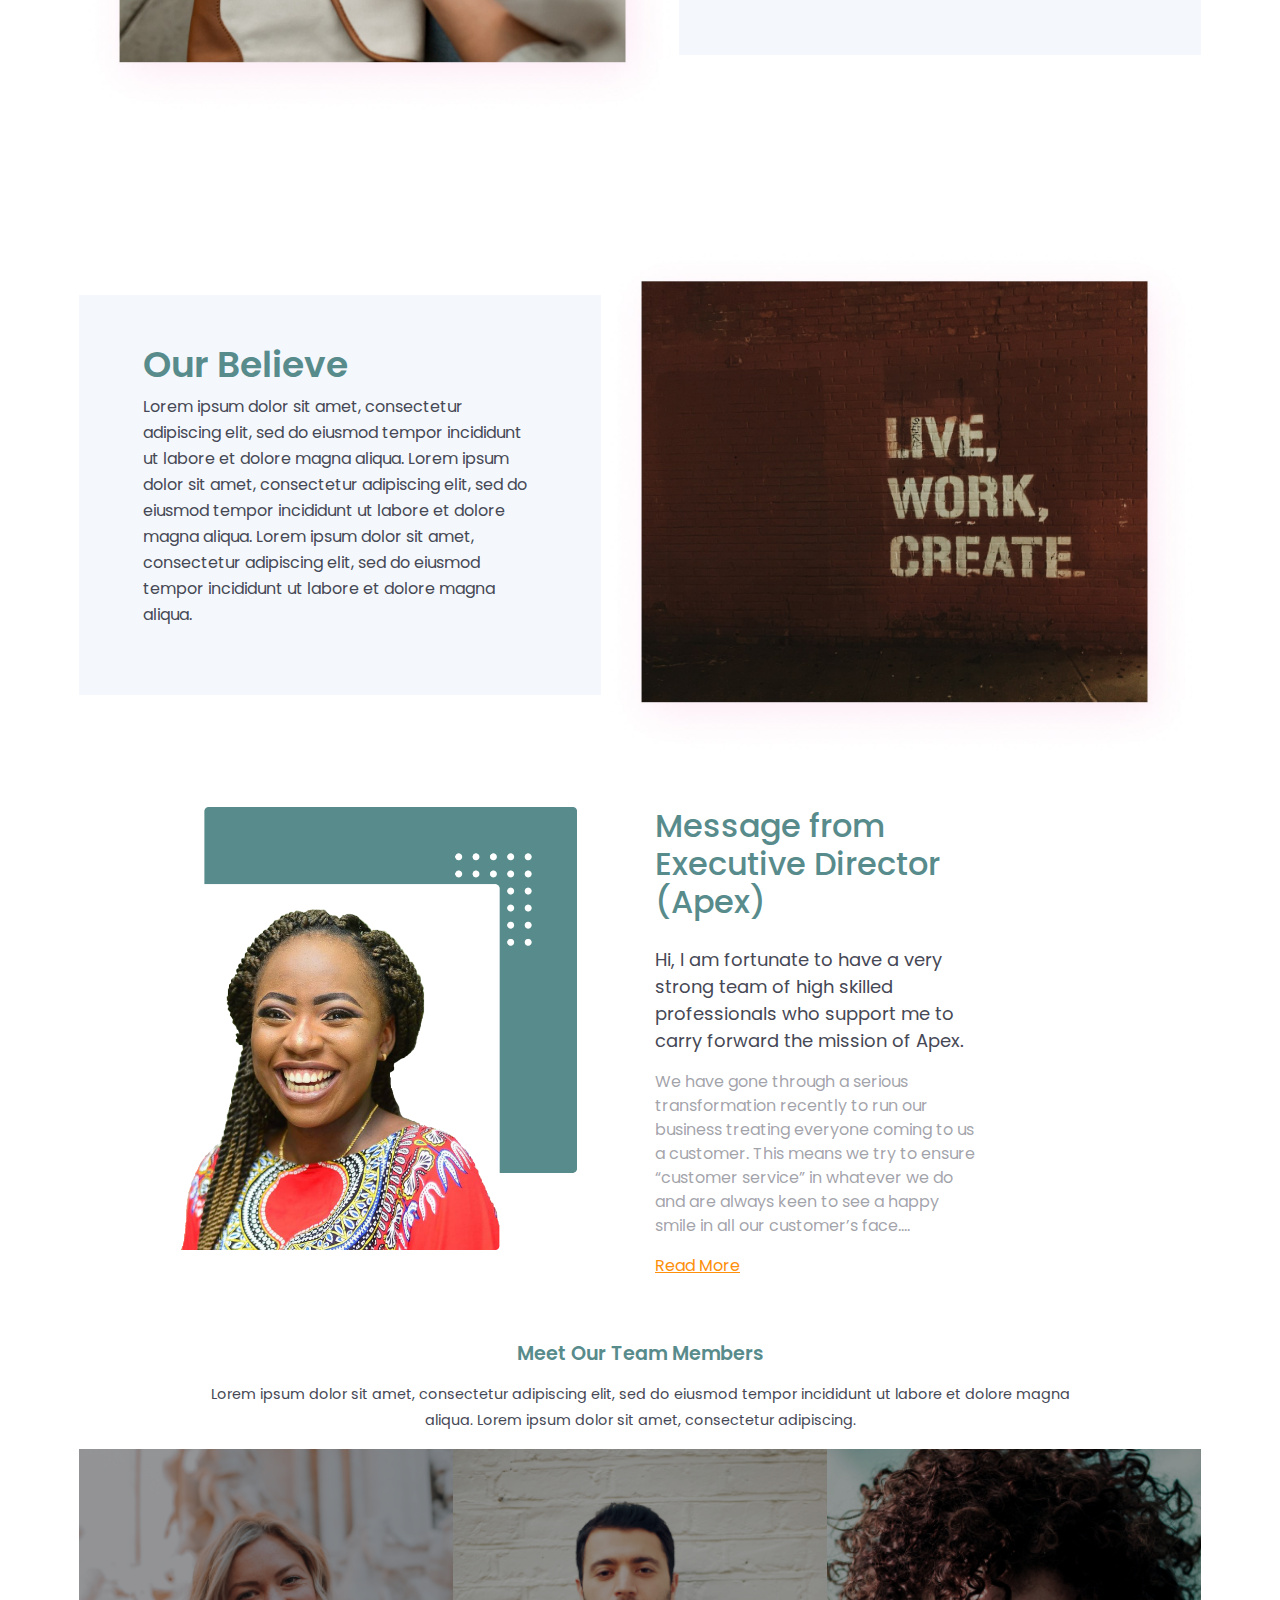
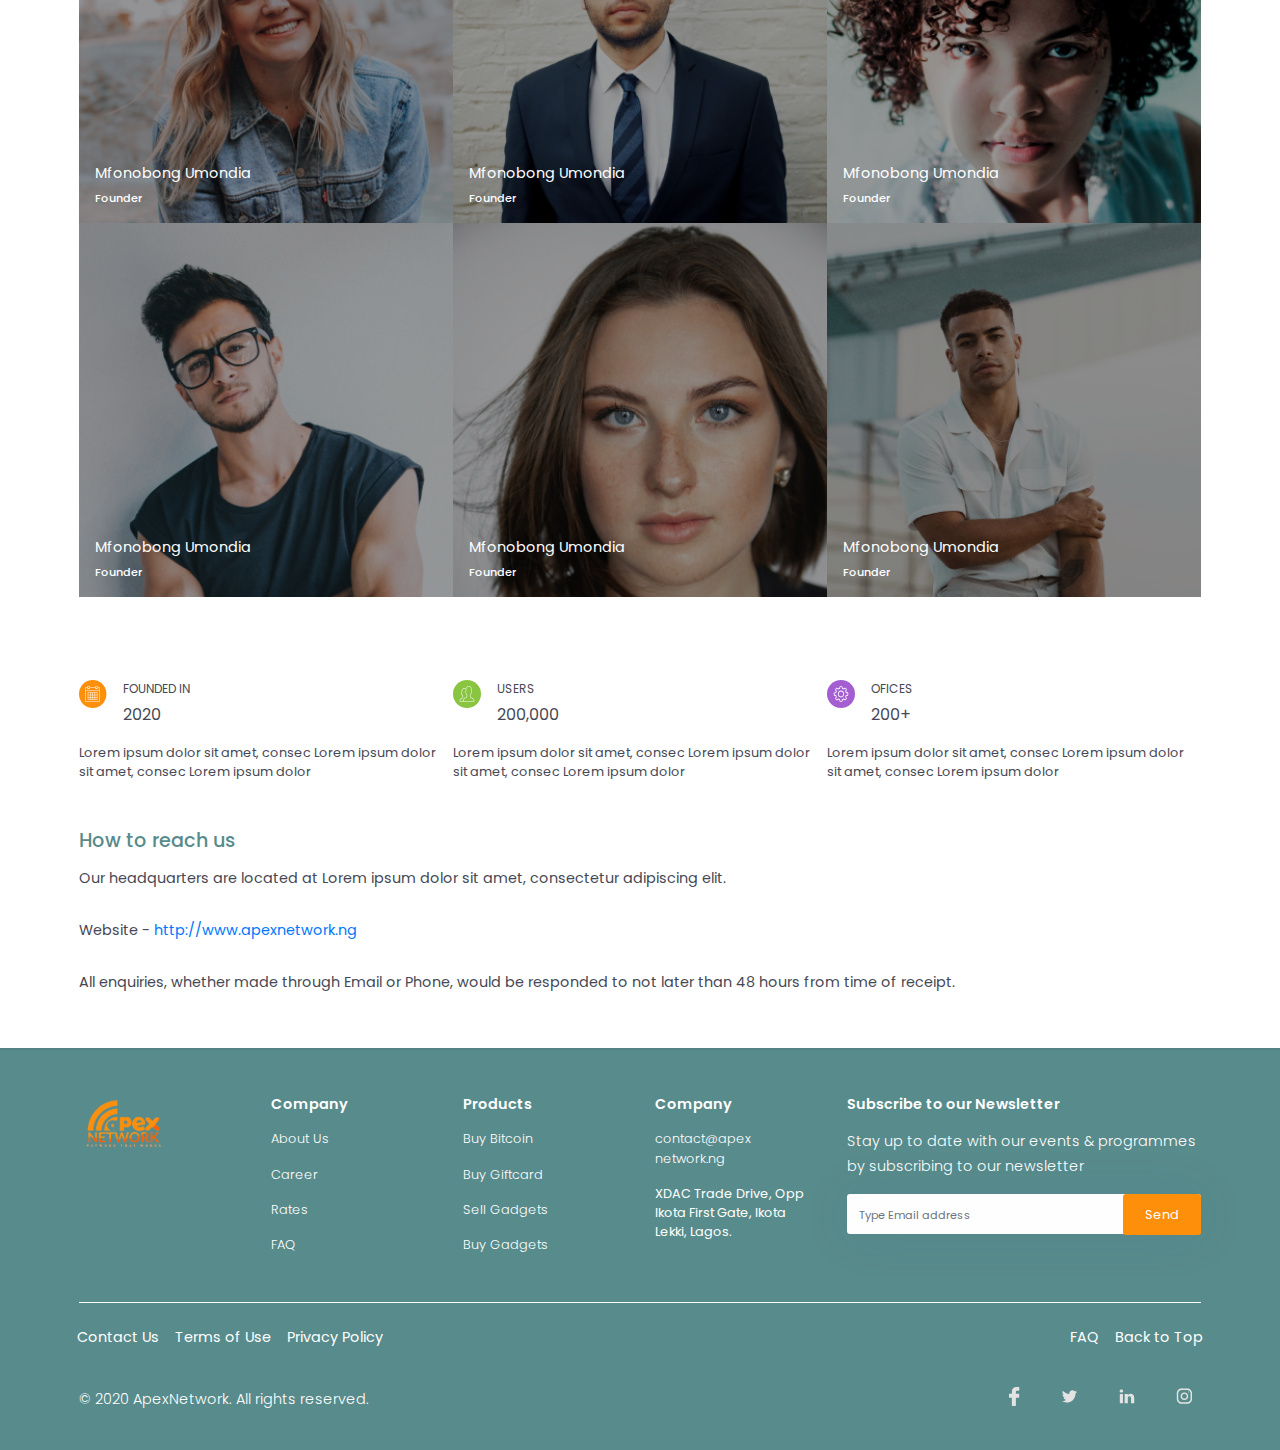
==== commit 426d17c5: "refactor code" ====
--- a/about.html
+++ b/about.html
@@ -50,12 +50,12 @@
           <div class="collapse navbar-collapse" id="navbarTogglerDemo02">
             <ul class="navbar-nav mt-2 mt-lg-0 ml-auto">
               <li class="nav-item">
-                <a class="nav-link" href="./product.html"
-                  >Products<span class="sr-only">(current)</span></a
+                <a class="nav-link" href="./product.html">Products</a>
+              </li>
+              <li class="nav-item">
+                <a class="nav-link active" href="./about.html"
+                  ><span class="sr-only">(current)</span>About</a
                 >
-              </li>
-              <li class="nav-item">
-                <a class="nav-link" href="./about.html">About</a>
               </li>
               <li class="nav-item">
                 <a class="nav-link" href="">Rates</a>
@@ -644,7 +644,7 @@
                 <a href="" class="footer-link">Rates</a>
               </li>
               <li class="footer-link-item">
-                <a href="" class="footer-link">Mobile</a>
+                <a href="" class="footer-link">FAQ</a>
               </li>
               <li class="footer-link-item mobile">
                 <a href="./terms.html" class="footer-link">Terms of Use</a>
@@ -682,13 +682,10 @@
                 >
               </li>
               <li class="footer-link-item">
-                <a href="" class="footer-link footer-special address"
+                <a href="#!" class="footer-link footer-special address"
                   >XDAC Trade Drive, Opp Ikota First Gate, Ikota Lekki,
                   Lagos.</a
                 >
-              </li>
-              <li class="footer-link-item mobile">
-                <a href="" class="footer-link footer-special">FAQ</a>
               </li>
             </ul>
           </div>
@@ -752,39 +749,47 @@
           <div class="col-md-6">
             <ul class="social-icons">
               <li>
-                <object
-                  class="social-icon"
-                  type="image/svg+xml"
-                  data="./assets/images/icons/facebook.svg"
-                >
-                </object>
+                <a href="">
+                  <object
+                    class="social-icon"
+                    type="image/svg+xml"
+                    data="./assets/images/icons/facebook.svg"
+                  >
+                  </object>
+                </a>
               </li>
 
               <li>
-                <object
-                  class="social-icon"
-                  type="image/svg+xml"
-                  data="./assets/images/icons/twitter.svg"
-                >
-                </object>
+                <a href="">
+                  <object
+                    class="social-icon"
+                    type="image/svg+xml"
+                    data="./assets/images/icons/twitter.svg"
+                  >
+                  </object>
+                </a>
               </li>
 
               <li>
-                <object
-                  class="social-icon"
-                  type="image/svg+xml"
-                  data="./assets/images/icons/linkedIn.svg"
-                >
-                </object>
+                <a href="">
+                  <object
+                    class="social-icon"
+                    type="image/svg+xml"
+                    data="./assets/images/icons/linkedIn.svg"
+                  >
+                  </object>
+                </a>
               </li>
 
               <li>
-                <object
-                  class="social-icon"
-                  type="image/svg+xml"
-                  data="./assets/images/icons/instagram.svg"
-                >
-                </object>
+                <a href="">
+                  <object
+                    class="social-icon"
+                    type="image/svg+xml"
+                    data="./assets/images/icons/instagram.svg"
+                  >
+                  </object>
+                </a>
               </li>
             </ul>
           </div>
--- a/assets/css/style.css
+++ b/assets/css/style.css
@@ -1,4 +1,2144 @@
 @import url("https://fonts.googleapis.com/css2?family=Poppins:wght@300;400;500;600&display=swap");
+@-webkit-keyframes animate-svg-stroke-1 {
+  0% {
+    stroke-dashoffset: 248.86183166503906px;
+    stroke-dasharray: 248.86183166503906px;
+  }
+  100% {
+    stroke-dashoffset: 497.7236633300781px;
+  }
+}
+
+@keyframes animate-svg-stroke-1 {
+  0% {
+    stroke-dashoffset: 248.86183166503906px;
+    stroke-dasharray: 248.86183166503906px;
+  }
+  100% {
+    stroke-dashoffset: 497.7236633300781px;
+  }
+}
+
+.svg-elem-1 {
+  -webkit-animation: animate-svg-stroke-1 5s cubic-bezier(0.47, 0, 0.745, 0.715) 0.5s both, animate-svg-fill-1 2s cubic-bezier(0.47, 0, 0.745, 0.715) 1s both;
+  animation: animate-svg-stroke-1 5s cubic-bezier(0.47, 0, 0.745, 0.715) 0.5s both, animate-svg-fill-1 2s cubic-bezier(0.47, 0, 0.745, 0.715) 1s both;
+  -webkit-animation-iteration-count: infinite;
+          animation-iteration-count: infinite;
+  -webkit-animation-direction: alternate;
+          animation-direction: alternate;
+}
+
+@-webkit-keyframes animate-svg-stroke-2 {
+  0% {
+    stroke-dashoffset: 260.21514892578125px;
+    stroke-dasharray: 260.21514892578125px;
+  }
+  100% {
+    stroke-dashoffset: 520.4302978515625px;
+  }
+}
+
+@keyframes animate-svg-stroke-2 {
+  0% {
+    stroke-dashoffset: 260.21514892578125px;
+    stroke-dasharray: 260.21514892578125px;
+  }
+  100% {
+    stroke-dashoffset: 520.4302978515625px;
+  }
+}
+
+.svg-elem-2 {
+  -webkit-animation: animate-svg-stroke-2 5s cubic-bezier(0.47, 0, 0.745, 0.715) 0.62s both, animate-svg-fill-2 2s cubic-bezier(0.47, 0, 0.745, 0.715) 1.1s both;
+  animation: animate-svg-stroke-2 5s cubic-bezier(0.47, 0, 0.745, 0.715) 0.62s both, animate-svg-fill-2 2s cubic-bezier(0.47, 0, 0.745, 0.715) 1.1s both;
+  -webkit-animation-iteration-count: infinite;
+          animation-iteration-count: infinite;
+  -webkit-animation-direction: alternate;
+          animation-direction: alternate;
+}
+
+@-webkit-keyframes animate-svg-stroke-3 {
+  0% {
+    stroke-dashoffset: 121.12088012695312px;
+    stroke-dasharray: 121.12088012695312px;
+  }
+  100% {
+    stroke-dashoffset: 242.24176025390625px;
+  }
+}
+
+@keyframes animate-svg-stroke-3 {
+  0% {
+    stroke-dashoffset: 121.12088012695312px;
+    stroke-dasharray: 121.12088012695312px;
+  }
+  100% {
+    stroke-dashoffset: 242.24176025390625px;
+  }
+}
+
+.svg-elem-3 {
+  -webkit-animation: animate-svg-stroke-3 5s cubic-bezier(0.47, 0, 0.745, 0.715) 0.74s both, animate-svg-fill-3 2s cubic-bezier(0.47, 0, 0.745, 0.715) 1.2s both;
+  animation: animate-svg-stroke-3 5s cubic-bezier(0.47, 0, 0.745, 0.715) 0.74s both, animate-svg-fill-3 2s cubic-bezier(0.47, 0, 0.745, 0.715) 1.2s both;
+  -webkit-animation-iteration-count: infinite;
+          animation-iteration-count: infinite;
+  -webkit-animation-direction: alternate;
+          animation-direction: alternate;
+}
+
+@-webkit-keyframes animate-svg-stroke-4 {
+  0% {
+    stroke-dashoffset: 176.38897705078125px;
+    stroke-dasharray: 176.38897705078125px;
+  }
+  100% {
+    stroke-dashoffset: 352.7779541015625px;
+  }
+}
+
+@keyframes animate-svg-stroke-4 {
+  0% {
+    stroke-dashoffset: 176.38897705078125px;
+    stroke-dasharray: 176.38897705078125px;
+  }
+  100% {
+    stroke-dashoffset: 352.7779541015625px;
+  }
+}
+
+.svg-elem-4 {
+  -webkit-animation: animate-svg-stroke-4 5s cubic-bezier(0.47, 0, 0.745, 0.715) 0.86s both, animate-svg-fill-4 2s cubic-bezier(0.47, 0, 0.745, 0.715) 1.3s both;
+  animation: animate-svg-stroke-4 5s cubic-bezier(0.47, 0, 0.745, 0.715) 0.86s both, animate-svg-fill-4 2s cubic-bezier(0.47, 0, 0.745, 0.715) 1.3s both;
+  -webkit-animation-iteration-count: infinite;
+          animation-iteration-count: infinite;
+  -webkit-animation-direction: alternate;
+          animation-direction: alternate;
+}
+
+@-webkit-keyframes animate-svg-stroke-5 {
+  0% {
+    stroke-dashoffset: 38px;
+    stroke-dasharray: 38px;
+  }
+  100% {
+    stroke-dashoffset: 76px;
+  }
+}
+
+@keyframes animate-svg-stroke-5 {
+  0% {
+    stroke-dashoffset: 38px;
+    stroke-dasharray: 38px;
+  }
+  100% {
+    stroke-dashoffset: 76px;
+  }
+}
+
+.svg-elem-5 {
+  -webkit-animation: animate-svg-stroke-5 5s cubic-bezier(0.47, 0, 0.745, 0.715) 0.98s both, animate-svg-fill-5 2s cubic-bezier(0.47, 0, 0.745, 0.715) 1.4s both;
+  animation: animate-svg-stroke-5 5s cubic-bezier(0.47, 0, 0.745, 0.715) 0.98s both, animate-svg-fill-5 2s cubic-bezier(0.47, 0, 0.745, 0.715) 1.4s both;
+  -webkit-animation-iteration-count: infinite;
+          animation-iteration-count: infinite;
+  -webkit-animation-direction: alternate;
+          animation-direction: alternate;
+}
+
+@-webkit-keyframes animate-svg-stroke-6 {
+  0% {
+    stroke-dashoffset: 256.1287841796875px;
+    stroke-dasharray: 256.1287841796875px;
+  }
+  100% {
+    stroke-dashoffset: 512.257568359375px;
+  }
+}
+
+@keyframes animate-svg-stroke-6 {
+  0% {
+    stroke-dashoffset: 256.1287841796875px;
+    stroke-dasharray: 256.1287841796875px;
+  }
+  100% {
+    stroke-dashoffset: 512.257568359375px;
+  }
+}
+
+.svg-elem-6 {
+  -webkit-animation: animate-svg-stroke-6 5s cubic-bezier(0.47, 0, 0.745, 0.715) 1.1s both, animate-svg-fill-6 2s cubic-bezier(0.47, 0, 0.745, 0.715) 1.5s both;
+  animation: animate-svg-stroke-6 5s cubic-bezier(0.47, 0, 0.745, 0.715) 1.1s both, animate-svg-fill-6 2s cubic-bezier(0.47, 0, 0.745, 0.715) 1.5s both;
+  -webkit-animation-iteration-count: infinite;
+          animation-iteration-count: infinite;
+  -webkit-animation-direction: alternate;
+          animation-direction: alternate;
+}
+
+@-webkit-keyframes animate-svg-stroke-7 {
+  0% {
+    stroke-dashoffset: 65.07535171508789px;
+    stroke-dasharray: 65.07535171508789px;
+  }
+  100% {
+    stroke-dashoffset: 130.15070343017578px;
+  }
+}
+
+@keyframes animate-svg-stroke-7 {
+  0% {
+    stroke-dashoffset: 65.07535171508789px;
+    stroke-dasharray: 65.07535171508789px;
+  }
+  100% {
+    stroke-dashoffset: 130.15070343017578px;
+  }
+}
+
+.svg-elem-7 {
+  -webkit-animation: animate-svg-stroke-7 5s cubic-bezier(0.47, 0, 0.745, 0.715) 1.22s both, animate-svg-fill-7 2s cubic-bezier(0.47, 0, 0.745, 0.715) 1.6s both;
+  animation: animate-svg-stroke-7 5s cubic-bezier(0.47, 0, 0.745, 0.715) 1.22s both, animate-svg-fill-7 2s cubic-bezier(0.47, 0, 0.745, 0.715) 1.6s both;
+  -webkit-animation-iteration-count: infinite;
+          animation-iteration-count: infinite;
+  -webkit-animation-direction: alternate;
+          animation-direction: alternate;
+}
+
+@-webkit-keyframes animate-svg-stroke-8 {
+  0% {
+    stroke-dashoffset: 40.18376541137695px;
+    stroke-dasharray: 40.18376541137695px;
+  }
+  100% {
+    stroke-dashoffset: 80.3675308227539px;
+  }
+}
+
+@keyframes animate-svg-stroke-8 {
+  0% {
+    stroke-dashoffset: 40.18376541137695px;
+    stroke-dasharray: 40.18376541137695px;
+  }
+  100% {
+    stroke-dashoffset: 80.3675308227539px;
+  }
+}
+
+.svg-elem-8 {
+  -webkit-animation: animate-svg-stroke-8 5s cubic-bezier(0.47, 0, 0.745, 0.715) 1.34s both, animate-svg-fill-8 2s cubic-bezier(0.47, 0, 0.745, 0.715) 1.7s both;
+  animation: animate-svg-stroke-8 5s cubic-bezier(0.47, 0, 0.745, 0.715) 1.34s both, animate-svg-fill-8 2s cubic-bezier(0.47, 0, 0.745, 0.715) 1.7s both;
+  -webkit-animation-iteration-count: infinite;
+          animation-iteration-count: infinite;
+  -webkit-animation-direction: alternate;
+          animation-direction: alternate;
+}
+
+@-webkit-keyframes animate-svg-stroke-9 {
+  0% {
+    stroke-dashoffset: 318.39031982421875px;
+    stroke-dasharray: 318.39031982421875px;
+  }
+  100% {
+    stroke-dashoffset: 636.7806396484375px;
+  }
+}
+
+@keyframes animate-svg-stroke-9 {
+  0% {
+    stroke-dashoffset: 318.39031982421875px;
+    stroke-dasharray: 318.39031982421875px;
+  }
+  100% {
+    stroke-dashoffset: 636.7806396484375px;
+  }
+}
+
+.svg-elem-9 {
+  -webkit-animation: animate-svg-stroke-9 5s cubic-bezier(0.47, 0, 0.745, 0.715) 1.46s both, animate-svg-fill-9 2s cubic-bezier(0.47, 0, 0.745, 0.715) 1.8s both;
+  animation: animate-svg-stroke-9 5s cubic-bezier(0.47, 0, 0.745, 0.715) 1.46s both, animate-svg-fill-9 2s cubic-bezier(0.47, 0, 0.745, 0.715) 1.8s both;
+  -webkit-animation-iteration-count: infinite;
+          animation-iteration-count: infinite;
+  -webkit-animation-direction: alternate;
+          animation-direction: alternate;
+}
+
+@-webkit-keyframes animate-svg-stroke-10 {
+  0% {
+    stroke-dashoffset: 337.39031982421875px;
+    stroke-dasharray: 337.39031982421875px;
+  }
+  100% {
+    stroke-dashoffset: 674.7806396484375px;
+  }
+}
+
+@keyframes animate-svg-stroke-10 {
+  0% {
+    stroke-dashoffset: 337.39031982421875px;
+    stroke-dasharray: 337.39031982421875px;
+  }
+  100% {
+    stroke-dashoffset: 674.7806396484375px;
+  }
+}
+
+.svg-elem-10 {
+  -webkit-animation: animate-svg-stroke-10 5s cubic-bezier(0.47, 0, 0.745, 0.715) 1.58s both, animate-svg-fill-10 2s cubic-bezier(0.47, 0, 0.745, 0.715) 1.9s both;
+  animation: animate-svg-stroke-10 5s cubic-bezier(0.47, 0, 0.745, 0.715) 1.58s both, animate-svg-fill-10 2s cubic-bezier(0.47, 0, 0.745, 0.715) 1.9s both;
+  -webkit-animation-iteration-count: infinite;
+          animation-iteration-count: infinite;
+  -webkit-animation-direction: alternate;
+          animation-direction: alternate;
+}
+
+@-webkit-keyframes animate-svg-stroke-11 {
+  0% {
+    stroke-dashoffset: 113px;
+    stroke-dasharray: 113px;
+  }
+  100% {
+    stroke-dashoffset: 226px;
+  }
+}
+
+@keyframes animate-svg-stroke-11 {
+  0% {
+    stroke-dashoffset: 113px;
+    stroke-dasharray: 113px;
+  }
+  100% {
+    stroke-dashoffset: 226px;
+  }
+}
+
+.svg-elem-11 {
+  -webkit-animation: animate-svg-stroke-11 5s cubic-bezier(0.47, 0, 0.745, 0.715) 1.7s both, animate-svg-fill-11 2s cubic-bezier(0.47, 0, 0.745, 0.715) 2s both;
+  animation: animate-svg-stroke-11 5s cubic-bezier(0.47, 0, 0.745, 0.715) 1.7s both, animate-svg-fill-11 2s cubic-bezier(0.47, 0, 0.745, 0.715) 2s both;
+  -webkit-animation-iteration-count: infinite;
+          animation-iteration-count: infinite;
+  -webkit-animation-direction: alternate;
+          animation-direction: alternate;
+}
+
+@-webkit-keyframes animate-svg-stroke-12 {
+  0% {
+    stroke-dashoffset: 112px;
+    stroke-dasharray: 112px;
+  }
+  100% {
+    stroke-dashoffset: 224px;
+  }
+}
+
+@keyframes animate-svg-stroke-12 {
+  0% {
+    stroke-dashoffset: 112px;
+    stroke-dasharray: 112px;
+  }
+  100% {
+    stroke-dashoffset: 224px;
+  }
+}
+
+.svg-elem-12 {
+  -webkit-animation: animate-svg-stroke-12 5s cubic-bezier(0.47, 0, 0.745, 0.715) 1.82s both, animate-svg-fill-12 2s cubic-bezier(0.47, 0, 0.745, 0.715) 2.1s both;
+  animation: animate-svg-stroke-12 5s cubic-bezier(0.47, 0, 0.745, 0.715) 1.82s both, animate-svg-fill-12 2s cubic-bezier(0.47, 0, 0.745, 0.715) 2.1s both;
+  -webkit-animation-iteration-count: infinite;
+          animation-iteration-count: infinite;
+  -webkit-animation-direction: alternate;
+          animation-direction: alternate;
+}
+
+@-webkit-keyframes animate-svg-stroke-13 {
+  0% {
+    stroke-dashoffset: 268.5586242675781px;
+    stroke-dasharray: 268.5586242675781px;
+  }
+  100% {
+    stroke-dashoffset: 537.1172485351562px;
+  }
+}
+
+@keyframes animate-svg-stroke-13 {
+  0% {
+    stroke-dashoffset: 268.5586242675781px;
+    stroke-dasharray: 268.5586242675781px;
+  }
+  100% {
+    stroke-dashoffset: 537.1172485351562px;
+  }
+}
+
+.svg-elem-13 {
+  -webkit-animation: animate-svg-stroke-13 5s cubic-bezier(0.47, 0, 0.745, 0.715) 1.94s both, animate-svg-fill-13 2s cubic-bezier(0.47, 0, 0.745, 0.715) 2.2s both;
+  animation: animate-svg-stroke-13 5s cubic-bezier(0.47, 0, 0.745, 0.715) 1.94s both, animate-svg-fill-13 2s cubic-bezier(0.47, 0, 0.745, 0.715) 2.2s both;
+  -webkit-animation-iteration-count: infinite;
+          animation-iteration-count: infinite;
+  -webkit-animation-direction: alternate;
+          animation-direction: alternate;
+}
+
+@-webkit-keyframes animate-svg-stroke-14 {
+  0% {
+    stroke-dashoffset: 114.31111907958984px;
+    stroke-dasharray: 114.31111907958984px;
+  }
+  100% {
+    stroke-dashoffset: 228.6222381591797px;
+  }
+}
+
+@keyframes animate-svg-stroke-14 {
+  0% {
+    stroke-dashoffset: 114.31111907958984px;
+    stroke-dasharray: 114.31111907958984px;
+  }
+  100% {
+    stroke-dashoffset: 228.6222381591797px;
+  }
+}
+
+.svg-elem-14 {
+  -webkit-animation: animate-svg-stroke-14 5s cubic-bezier(0.47, 0, 0.745, 0.715) 2.06s both, animate-svg-fill-14 2s cubic-bezier(0.47, 0, 0.745, 0.715) 2.3s both;
+  animation: animate-svg-stroke-14 5s cubic-bezier(0.47, 0, 0.745, 0.715) 2.06s both, animate-svg-fill-14 2s cubic-bezier(0.47, 0, 0.745, 0.715) 2.3s both;
+  -webkit-animation-iteration-count: infinite;
+          animation-iteration-count: infinite;
+  -webkit-animation-direction: alternate;
+          animation-direction: alternate;
+}
+
+@-webkit-keyframes animate-svg-stroke-15 {
+  0% {
+    stroke-dashoffset: 186.22036743164062px;
+    stroke-dasharray: 186.22036743164062px;
+  }
+  100% {
+    stroke-dashoffset: 372.44073486328125px;
+  }
+}
+
+@keyframes animate-svg-stroke-15 {
+  0% {
+    stroke-dashoffset: 186.22036743164062px;
+    stroke-dasharray: 186.22036743164062px;
+  }
+  100% {
+    stroke-dashoffset: 372.44073486328125px;
+  }
+}
+
+.svg-elem-15 {
+  -webkit-animation: animate-svg-stroke-15 5s cubic-bezier(0.47, 0, 0.745, 0.715) 2.18s both, animate-svg-fill-15 2s cubic-bezier(0.47, 0, 0.745, 0.715) 2.4s both;
+  animation: animate-svg-stroke-15 5s cubic-bezier(0.47, 0, 0.745, 0.715) 2.18s both, animate-svg-fill-15 2s cubic-bezier(0.47, 0, 0.745, 0.715) 2.4s both;
+  -webkit-animation-iteration-count: infinite;
+          animation-iteration-count: infinite;
+  -webkit-animation-direction: alternate;
+          animation-direction: alternate;
+}
+
+@-webkit-keyframes animate-svg-stroke-16 {
+  0% {
+    stroke-dashoffset: 186.22036743164062px;
+    stroke-dasharray: 186.22036743164062px;
+  }
+  100% {
+    stroke-dashoffset: 372.44073486328125px;
+  }
+}
+
+@keyframes animate-svg-stroke-16 {
+  0% {
+    stroke-dashoffset: 186.22036743164062px;
+    stroke-dasharray: 186.22036743164062px;
+  }
+  100% {
+    stroke-dashoffset: 372.44073486328125px;
+  }
+}
+
+.svg-elem-16 {
+  -webkit-animation: animate-svg-stroke-16 5s cubic-bezier(0.47, 0, 0.745, 0.715) 2.3s both, animate-svg-fill-16 2s cubic-bezier(0.47, 0, 0.745, 0.715) 2.5s both;
+  animation: animate-svg-stroke-16 5s cubic-bezier(0.47, 0, 0.745, 0.715) 2.3s both, animate-svg-fill-16 2s cubic-bezier(0.47, 0, 0.745, 0.715) 2.5s both;
+  -webkit-animation-iteration-count: infinite;
+          animation-iteration-count: infinite;
+  -webkit-animation-direction: alternate;
+          animation-direction: alternate;
+}
+
+@-webkit-keyframes animate-svg-stroke-17 {
+  0% {
+    stroke-dashoffset: 334.7379150390625px;
+    stroke-dasharray: 334.7379150390625px;
+  }
+  100% {
+    stroke-dashoffset: 669.475830078125px;
+  }
+}
+
+@keyframes animate-svg-stroke-17 {
+  0% {
+    stroke-dashoffset: 334.7379150390625px;
+    stroke-dasharray: 334.7379150390625px;
+  }
+  100% {
+    stroke-dashoffset: 669.475830078125px;
+  }
+}
+
+.svg-elem-17 {
+  -webkit-animation: animate-svg-stroke-17 5s cubic-bezier(0.47, 0, 0.745, 0.715) 2.42s both, animate-svg-fill-17 2s cubic-bezier(0.47, 0, 0.745, 0.715) 2.6s both;
+  animation: animate-svg-stroke-17 5s cubic-bezier(0.47, 0, 0.745, 0.715) 2.42s both, animate-svg-fill-17 2s cubic-bezier(0.47, 0, 0.745, 0.715) 2.6s both;
+  -webkit-animation-iteration-count: infinite;
+          animation-iteration-count: infinite;
+  -webkit-animation-direction: alternate;
+          animation-direction: alternate;
+}
+
+@-webkit-keyframes animate-svg-stroke-18 {
+  0% {
+    stroke-dashoffset: 271.80517578125px;
+    stroke-dasharray: 271.80517578125px;
+  }
+  100% {
+    stroke-dashoffset: 543.6103515625px;
+  }
+}
+
+@keyframes animate-svg-stroke-18 {
+  0% {
+    stroke-dashoffset: 271.80517578125px;
+    stroke-dasharray: 271.80517578125px;
+  }
+  100% {
+    stroke-dashoffset: 543.6103515625px;
+  }
+}
+
+.svg-elem-18 {
+  -webkit-animation: animate-svg-stroke-18 5s cubic-bezier(0.47, 0, 0.745, 0.715) 2.54s both, animate-svg-fill-18 2s cubic-bezier(0.47, 0, 0.745, 0.715) 2.7s both;
+  animation: animate-svg-stroke-18 5s cubic-bezier(0.47, 0, 0.745, 0.715) 2.54s both, animate-svg-fill-18 2s cubic-bezier(0.47, 0, 0.745, 0.715) 2.7s both;
+  -webkit-animation-iteration-count: infinite;
+          animation-iteration-count: infinite;
+  -webkit-animation-direction: alternate;
+          animation-direction: alternate;
+}
+
+@-webkit-keyframes animate-svg-stroke-19 {
+  0% {
+    stroke-dashoffset: 2487.234375px;
+    stroke-dasharray: 2487.234375px;
+  }
+  100% {
+    stroke-dashoffset: 4974.46875px;
+  }
+}
+
+@keyframes animate-svg-stroke-19 {
+  0% {
+    stroke-dashoffset: 2487.234375px;
+    stroke-dasharray: 2487.234375px;
+  }
+  100% {
+    stroke-dashoffset: 4974.46875px;
+  }
+}
+
+.svg-elem-19 {
+  -webkit-animation: animate-svg-stroke-19 5s cubic-bezier(0.47, 0, 0.745, 0.715) 2.66s both, animate-svg-fill-19 2s cubic-bezier(0.47, 0, 0.745, 0.715) 2.8s both;
+  animation: animate-svg-stroke-19 5s cubic-bezier(0.47, 0, 0.745, 0.715) 2.66s both, animate-svg-fill-19 2s cubic-bezier(0.47, 0, 0.745, 0.715) 2.8s both;
+  -webkit-animation-iteration-count: infinite;
+          animation-iteration-count: infinite;
+  -webkit-animation-direction: alternate;
+          animation-direction: alternate;
+}
+
+@-webkit-keyframes animate-svg-stroke-20 {
+  0% {
+    stroke-dashoffset: 246.77597045898438px;
+    stroke-dasharray: 246.77597045898438px;
+  }
+  100% {
+    stroke-dashoffset: 493.55194091796875px;
+  }
+}
+
+@keyframes animate-svg-stroke-20 {
+  0% {
+    stroke-dashoffset: 246.77597045898438px;
+    stroke-dasharray: 246.77597045898438px;
+  }
+  100% {
+    stroke-dashoffset: 493.55194091796875px;
+  }
+}
+
+.svg-elem-20 {
+  -webkit-animation: animate-svg-stroke-20 5s cubic-bezier(0.47, 0, 0.745, 0.715) 2.78s both, animate-svg-fill-20 2s cubic-bezier(0.47, 0, 0.745, 0.715) 2.9s both;
+  animation: animate-svg-stroke-20 5s cubic-bezier(0.47, 0, 0.745, 0.715) 2.78s both, animate-svg-fill-20 2s cubic-bezier(0.47, 0, 0.745, 0.715) 2.9s both;
+  -webkit-animation-iteration-count: infinite;
+          animation-iteration-count: infinite;
+  -webkit-animation-direction: alternate;
+          animation-direction: alternate;
+}
+
+@-webkit-keyframes animate-svg-stroke-21 {
+  0% {
+    stroke-dashoffset: 113px;
+    stroke-dasharray: 113px;
+  }
+  100% {
+    stroke-dashoffset: 226px;
+  }
+}
+
+@keyframes animate-svg-stroke-21 {
+  0% {
+    stroke-dashoffset: 113px;
+    stroke-dasharray: 113px;
+  }
+  100% {
+    stroke-dashoffset: 226px;
+  }
+}
+
+.svg-elem-21 {
+  -webkit-animation: animate-svg-stroke-21 5s cubic-bezier(0.47, 0, 0.745, 0.715) 2.9s both, animate-svg-fill-21 2s cubic-bezier(0.47, 0, 0.745, 0.715) 3s both;
+  animation: animate-svg-stroke-21 5s cubic-bezier(0.47, 0, 0.745, 0.715) 2.9s both, animate-svg-fill-21 2s cubic-bezier(0.47, 0, 0.745, 0.715) 3s both;
+  -webkit-animation-iteration-count: infinite;
+          animation-iteration-count: infinite;
+  -webkit-animation-direction: alternate;
+          animation-direction: alternate;
+}
+
+@-webkit-keyframes animate-svg-stroke-22 {
+  0% {
+    stroke-dashoffset: 309.6664733886719px;
+    stroke-dasharray: 309.6664733886719px;
+  }
+  100% {
+    stroke-dashoffset: 619.3329467773438px;
+  }
+}
+
+@keyframes animate-svg-stroke-22 {
+  0% {
+    stroke-dashoffset: 309.6664733886719px;
+    stroke-dasharray: 309.6664733886719px;
+  }
+  100% {
+    stroke-dashoffset: 619.3329467773438px;
+  }
+}
+
+.svg-elem-22 {
+  -webkit-animation: animate-svg-stroke-22 5s cubic-bezier(0.47, 0, 0.745, 0.715) 3.02s both, animate-svg-fill-22 2s cubic-bezier(0.47, 0, 0.745, 0.715) 3.1s both;
+  animation: animate-svg-stroke-22 5s cubic-bezier(0.47, 0, 0.745, 0.715) 3.02s both, animate-svg-fill-22 2s cubic-bezier(0.47, 0, 0.745, 0.715) 3.1s both;
+  -webkit-animation-iteration-count: infinite;
+          animation-iteration-count: infinite;
+  -webkit-animation-direction: alternate;
+          animation-direction: alternate;
+}
+
+@-webkit-keyframes animate-svg-stroke-23 {
+  0% {
+    stroke-dashoffset: 117.32359313964844px;
+    stroke-dasharray: 117.32359313964844px;
+  }
+  100% {
+    stroke-dashoffset: 234.64718627929688px;
+  }
+}
+
+@keyframes animate-svg-stroke-23 {
+  0% {
+    stroke-dashoffset: 117.32359313964844px;
+    stroke-dasharray: 117.32359313964844px;
+  }
+  100% {
+    stroke-dashoffset: 234.64718627929688px;
+  }
+}
+
+.svg-elem-23 {
+  -webkit-animation: animate-svg-stroke-23 5s cubic-bezier(0.47, 0, 0.745, 0.715) 3.14s both, animate-svg-fill-23 2s cubic-bezier(0.47, 0, 0.745, 0.715) 3.2s both;
+  animation: animate-svg-stroke-23 5s cubic-bezier(0.47, 0, 0.745, 0.715) 3.14s both, animate-svg-fill-23 2s cubic-bezier(0.47, 0, 0.745, 0.715) 3.2s both;
+  -webkit-animation-iteration-count: infinite;
+          animation-iteration-count: infinite;
+  -webkit-animation-direction: alternate;
+          animation-direction: alternate;
+}
+
+@-webkit-keyframes animate-svg-stroke-24 {
+  0% {
+    stroke-dashoffset: 176.8035888671875px;
+    stroke-dasharray: 176.8035888671875px;
+  }
+  100% {
+    stroke-dashoffset: 353.607177734375px;
+  }
+}
+
+@keyframes animate-svg-stroke-24 {
+  0% {
+    stroke-dashoffset: 176.8035888671875px;
+    stroke-dasharray: 176.8035888671875px;
+  }
+  100% {
+    stroke-dashoffset: 353.607177734375px;
+  }
+}
+
+.svg-elem-24 {
+  -webkit-animation: animate-svg-stroke-24 5s cubic-bezier(0.47, 0, 0.745, 0.715) 3.26s both, animate-svg-fill-24 2s cubic-bezier(0.47, 0, 0.745, 0.715) 3.3s both;
+  animation: animate-svg-stroke-24 5s cubic-bezier(0.47, 0, 0.745, 0.715) 3.26s both, animate-svg-fill-24 2s cubic-bezier(0.47, 0, 0.745, 0.715) 3.3s both;
+  -webkit-animation-iteration-count: infinite;
+          animation-iteration-count: infinite;
+  -webkit-animation-direction: alternate;
+          animation-direction: alternate;
+}
+
+@-webkit-keyframes animate-svg-stroke-25 {
+  0% {
+    stroke-dashoffset: 36px;
+    stroke-dasharray: 36px;
+  }
+  100% {
+    stroke-dashoffset: 72px;
+  }
+}
+
+@keyframes animate-svg-stroke-25 {
+  0% {
+    stroke-dashoffset: 36px;
+    stroke-dasharray: 36px;
+  }
+  100% {
+    stroke-dashoffset: 72px;
+  }
+}
+
+.svg-elem-25 {
+  -webkit-animation: animate-svg-stroke-25 5s cubic-bezier(0.47, 0, 0.745, 0.715) 3.38s both, animate-svg-fill-25 2s cubic-bezier(0.47, 0, 0.745, 0.715) 3.4s both;
+  animation: animate-svg-stroke-25 5s cubic-bezier(0.47, 0, 0.745, 0.715) 3.38s both, animate-svg-fill-25 2s cubic-bezier(0.47, 0, 0.745, 0.715) 3.4s both;
+  -webkit-animation-iteration-count: infinite;
+          animation-iteration-count: infinite;
+  -webkit-animation-direction: alternate;
+          animation-direction: alternate;
+}
+
+@-webkit-keyframes animate-svg-stroke-26 {
+  0% {
+    stroke-dashoffset: 251.43382263183594px;
+    stroke-dasharray: 251.43382263183594px;
+  }
+  100% {
+    stroke-dashoffset: 502.8676452636719px;
+  }
+}
+
+@keyframes animate-svg-stroke-26 {
+  0% {
+    stroke-dashoffset: 251.43382263183594px;
+    stroke-dasharray: 251.43382263183594px;
+  }
+  100% {
+    stroke-dashoffset: 502.8676452636719px;
+  }
+}
+
+.svg-elem-26 {
+  -webkit-animation: animate-svg-stroke-26 5s cubic-bezier(0.47, 0, 0.745, 0.715) 3.5s both, animate-svg-fill-26 2s cubic-bezier(0.47, 0, 0.745, 0.715) 3.5s both;
+  animation: animate-svg-stroke-26 5s cubic-bezier(0.47, 0, 0.745, 0.715) 3.5s both, animate-svg-fill-26 2s cubic-bezier(0.47, 0, 0.745, 0.715) 3.5s both;
+  -webkit-animation-iteration-count: infinite;
+          animation-iteration-count: infinite;
+  -webkit-animation-direction: alternate;
+          animation-direction: alternate;
+}
+
+@-webkit-keyframes animate-svg-stroke-27 {
+  0% {
+    stroke-dashoffset: 228.3727264404297px;
+    stroke-dasharray: 228.3727264404297px;
+  }
+  100% {
+    stroke-dashoffset: 456.7454528808594px;
+  }
+}
+
+@keyframes animate-svg-stroke-27 {
+  0% {
+    stroke-dashoffset: 228.3727264404297px;
+    stroke-dasharray: 228.3727264404297px;
+  }
+  100% {
+    stroke-dashoffset: 456.7454528808594px;
+  }
+}
+
+.svg-elem-27 {
+  -webkit-animation: animate-svg-stroke-27 5s cubic-bezier(0.47, 0, 0.745, 0.715) 3.62s both, animate-svg-fill-27 2s cubic-bezier(0.47, 0, 0.745, 0.715) 3.6s both;
+  animation: animate-svg-stroke-27 5s cubic-bezier(0.47, 0, 0.745, 0.715) 3.62s both, animate-svg-fill-27 2s cubic-bezier(0.47, 0, 0.745, 0.715) 3.6s both;
+  -webkit-animation-iteration-count: infinite;
+          animation-iteration-count: infinite;
+  -webkit-animation-direction: alternate;
+          animation-direction: alternate;
+}
+
+@-webkit-keyframes animate-svg-stroke-28 {
+  0% {
+    stroke-dashoffset: 144.02456665039062px;
+    stroke-dasharray: 144.02456665039062px;
+  }
+  100% {
+    stroke-dashoffset: 288.04913330078125px;
+  }
+}
+
+@keyframes animate-svg-stroke-28 {
+  0% {
+    stroke-dashoffset: 144.02456665039062px;
+    stroke-dasharray: 144.02456665039062px;
+  }
+  100% {
+    stroke-dashoffset: 288.04913330078125px;
+  }
+}
+
+.svg-elem-28 {
+  -webkit-animation: animate-svg-stroke-28 5s cubic-bezier(0.47, 0, 0.745, 0.715) 3.74s both, animate-svg-fill-28 2s cubic-bezier(0.47, 0, 0.745, 0.715) 3.7s both;
+  animation: animate-svg-stroke-28 5s cubic-bezier(0.47, 0, 0.745, 0.715) 3.74s both, animate-svg-fill-28 2s cubic-bezier(0.47, 0, 0.745, 0.715) 3.7s both;
+  -webkit-animation-iteration-count: infinite;
+          animation-iteration-count: infinite;
+  -webkit-animation-direction: alternate;
+          animation-direction: alternate;
+}
+
+@-webkit-keyframes animate-svg-stroke-29 {
+  0% {
+    stroke-dashoffset: 190.96127319335938px;
+    stroke-dasharray: 190.96127319335938px;
+  }
+  100% {
+    stroke-dashoffset: 381.92254638671875px;
+  }
+}
+
+@keyframes animate-svg-stroke-29 {
+  0% {
+    stroke-dashoffset: 190.96127319335938px;
+    stroke-dasharray: 190.96127319335938px;
+  }
+  100% {
+    stroke-dashoffset: 381.92254638671875px;
+  }
+}
+
+.svg-elem-29 {
+  -webkit-animation: animate-svg-stroke-29 5s cubic-bezier(0.47, 0, 0.745, 0.715) 3.86s both, animate-svg-fill-29 2s cubic-bezier(0.47, 0, 0.745, 0.715) 3.8s both;
+  animation: animate-svg-stroke-29 5s cubic-bezier(0.47, 0, 0.745, 0.715) 3.86s both, animate-svg-fill-29 2s cubic-bezier(0.47, 0, 0.745, 0.715) 3.8s both;
+  -webkit-animation-iteration-count: infinite;
+          animation-iteration-count: infinite;
+  -webkit-animation-direction: alternate;
+          animation-direction: alternate;
+}
+
+@-webkit-keyframes animate-svg-stroke-30 {
+  0% {
+    stroke-dashoffset: 117.07450866699219px;
+    stroke-dasharray: 117.07450866699219px;
+  }
+  100% {
+    stroke-dashoffset: 234.14901733398438px;
+  }
+}
+
+@keyframes animate-svg-stroke-30 {
+  0% {
+    stroke-dashoffset: 117.07450866699219px;
+    stroke-dasharray: 117.07450866699219px;
+  }
+  100% {
+    stroke-dashoffset: 234.14901733398438px;
+  }
+}
+
+.svg-elem-30 {
+  -webkit-animation: animate-svg-stroke-30 5s cubic-bezier(0.47, 0, 0.745, 0.715) 3.98s both, animate-svg-fill-30 2s cubic-bezier(0.47, 0, 0.745, 0.715) 3.9s both;
+  animation: animate-svg-stroke-30 5s cubic-bezier(0.47, 0, 0.745, 0.715) 3.98s both, animate-svg-fill-30 2s cubic-bezier(0.47, 0, 0.745, 0.715) 3.9s both;
+  -webkit-animation-iteration-count: infinite;
+          animation-iteration-count: infinite;
+  -webkit-animation-direction: alternate;
+          animation-direction: alternate;
+}
+
+@-webkit-keyframes animate-svg-stroke-31 {
+  0% {
+    stroke-dashoffset: 193.89822387695312px;
+    stroke-dasharray: 193.89822387695312px;
+  }
+  100% {
+    stroke-dashoffset: 387.79644775390625px;
+  }
+}
+
+@keyframes animate-svg-stroke-31 {
+  0% {
+    stroke-dashoffset: 193.89822387695312px;
+    stroke-dasharray: 193.89822387695312px;
+  }
+  100% {
+    stroke-dashoffset: 387.79644775390625px;
+  }
+}
+
+.svg-elem-31 {
+  -webkit-animation: animate-svg-stroke-31 5s cubic-bezier(0.47, 0, 0.745, 0.715) 4.1s both, animate-svg-fill-31 2s cubic-bezier(0.47, 0, 0.745, 0.715) 4s both;
+  animation: animate-svg-stroke-31 5s cubic-bezier(0.47, 0, 0.745, 0.715) 4.1s both, animate-svg-fill-31 2s cubic-bezier(0.47, 0, 0.745, 0.715) 4s both;
+  -webkit-animation-iteration-count: infinite;
+          animation-iteration-count: infinite;
+  -webkit-animation-direction: alternate;
+          animation-direction: alternate;
+}
+
+@-webkit-keyframes animate-svg-stroke-32 {
+  0% {
+    stroke-dashoffset: 71.976806640625px;
+    stroke-dasharray: 71.976806640625px;
+  }
+  100% {
+    stroke-dashoffset: 143.95361328125px;
+  }
+}
+
+@keyframes animate-svg-stroke-32 {
+  0% {
+    stroke-dashoffset: 71.976806640625px;
+    stroke-dasharray: 71.976806640625px;
+  }
+  100% {
+    stroke-dashoffset: 143.95361328125px;
+  }
+}
+
+.svg-elem-32 {
+  -webkit-animation: animate-svg-stroke-32 5s cubic-bezier(0.47, 0, 0.745, 0.715) 4.22s both, animate-svg-fill-32 2s cubic-bezier(0.47, 0, 0.745, 0.715) 4.1s both;
+  animation: animate-svg-stroke-32 5s cubic-bezier(0.47, 0, 0.745, 0.715) 4.22s both, animate-svg-fill-32 2s cubic-bezier(0.47, 0, 0.745, 0.715) 4.1s both;
+  -webkit-animation-iteration-count: infinite;
+          animation-iteration-count: infinite;
+  -webkit-animation-direction: alternate;
+          animation-direction: alternate;
+}
+
+@-webkit-keyframes animate-svg-stroke-33 {
+  0% {
+    stroke-dashoffset: 305.73663330078125px;
+    stroke-dasharray: 305.73663330078125px;
+  }
+  100% {
+    stroke-dashoffset: 611.4732666015625px;
+  }
+}
+
+@keyframes animate-svg-stroke-33 {
+  0% {
+    stroke-dashoffset: 305.73663330078125px;
+    stroke-dasharray: 305.73663330078125px;
+  }
+  100% {
+    stroke-dashoffset: 611.4732666015625px;
+  }
+}
+
+.svg-elem-33 {
+  -webkit-animation: animate-svg-stroke-33 5s cubic-bezier(0.47, 0, 0.745, 0.715) 4.34s both, animate-svg-fill-33 2s cubic-bezier(0.47, 0, 0.745, 0.715) 4.2s both;
+  animation: animate-svg-stroke-33 5s cubic-bezier(0.47, 0, 0.745, 0.715) 4.34s both, animate-svg-fill-33 2s cubic-bezier(0.47, 0, 0.745, 0.715) 4.2s both;
+  -webkit-animation-iteration-count: infinite;
+          animation-iteration-count: infinite;
+  -webkit-animation-direction: alternate;
+          animation-direction: alternate;
+}
+
+@-webkit-keyframes animate-svg-stroke-34 {
+  0% {
+    stroke-dashoffset: 173.63980102539062px;
+    stroke-dasharray: 173.63980102539062px;
+  }
+  100% {
+    stroke-dashoffset: 347.27960205078125px;
+  }
+}
+
+@keyframes animate-svg-stroke-34 {
+  0% {
+    stroke-dashoffset: 173.63980102539062px;
+    stroke-dasharray: 173.63980102539062px;
+  }
+  100% {
+    stroke-dashoffset: 347.27960205078125px;
+  }
+}
+
+.svg-elem-34 {
+  -webkit-animation: animate-svg-stroke-34 5s cubic-bezier(0.47, 0, 0.745, 0.715) 4.46s both, animate-svg-fill-34 2s cubic-bezier(0.47, 0, 0.745, 0.715) 4.3s both;
+  animation: animate-svg-stroke-34 5s cubic-bezier(0.47, 0, 0.745, 0.715) 4.46s both, animate-svg-fill-34 2s cubic-bezier(0.47, 0, 0.745, 0.715) 4.3s both;
+  -webkit-animation-iteration-count: infinite;
+          animation-iteration-count: infinite;
+  -webkit-animation-direction: alternate;
+          animation-direction: alternate;
+}
+
+@-webkit-keyframes animate-svg-stroke-35 {
+  0% {
+    stroke-dashoffset: 195.63446044921875px;
+    stroke-dasharray: 195.63446044921875px;
+  }
+  100% {
+    stroke-dashoffset: 391.2689208984375px;
+  }
+}
+
+@keyframes animate-svg-stroke-35 {
+  0% {
+    stroke-dashoffset: 195.63446044921875px;
+    stroke-dasharray: 195.63446044921875px;
+  }
+  100% {
+    stroke-dashoffset: 391.2689208984375px;
+  }
+}
+
+.svg-elem-35 {
+  -webkit-animation: animate-svg-stroke-35 5s cubic-bezier(0.47, 0, 0.745, 0.715) 4.58s both, animate-svg-fill-35 2s cubic-bezier(0.47, 0, 0.745, 0.715) 4.4s both;
+  animation: animate-svg-stroke-35 5s cubic-bezier(0.47, 0, 0.745, 0.715) 4.58s both, animate-svg-fill-35 2s cubic-bezier(0.47, 0, 0.745, 0.715) 4.4s both;
+  -webkit-animation-iteration-count: infinite;
+          animation-iteration-count: infinite;
+  -webkit-animation-direction: alternate;
+          animation-direction: alternate;
+}
+
+@-webkit-keyframes animate-svg-stroke-36 {
+  0% {
+    stroke-dashoffset: 198.65133666992188px;
+    stroke-dasharray: 198.65133666992188px;
+  }
+  100% {
+    stroke-dashoffset: 397.30267333984375px;
+  }
+}
+
+@keyframes animate-svg-stroke-36 {
+  0% {
+    stroke-dashoffset: 198.65133666992188px;
+    stroke-dasharray: 198.65133666992188px;
+  }
+  100% {
+    stroke-dashoffset: 397.30267333984375px;
+  }
+}
+
+.svg-elem-36 {
+  -webkit-animation: animate-svg-stroke-36 5s cubic-bezier(0.47, 0, 0.745, 0.715) 4.7s both, animate-svg-fill-36 2s cubic-bezier(0.47, 0, 0.745, 0.715) 4.5s both;
+  animation: animate-svg-stroke-36 5s cubic-bezier(0.47, 0, 0.745, 0.715) 4.7s both, animate-svg-fill-36 2s cubic-bezier(0.47, 0, 0.745, 0.715) 4.5s both;
+  -webkit-animation-iteration-count: infinite;
+          animation-iteration-count: infinite;
+  -webkit-animation-direction: alternate;
+          animation-direction: alternate;
+}
+
+@-webkit-keyframes animate-svg-stroke-37 {
+  0% {
+    stroke-dashoffset: 109.40072631835938px;
+    stroke-dasharray: 109.40072631835938px;
+  }
+  100% {
+    stroke-dashoffset: 218.80145263671875px;
+  }
+}
+
+@keyframes animate-svg-stroke-37 {
+  0% {
+    stroke-dashoffset: 109.40072631835938px;
+    stroke-dasharray: 109.40072631835938px;
+  }
+  100% {
+    stroke-dashoffset: 218.80145263671875px;
+  }
+}
+
+.svg-elem-37 {
+  -webkit-animation: animate-svg-stroke-37 5s cubic-bezier(0.47, 0, 0.745, 0.715) 4.82s both, animate-svg-fill-37 2s cubic-bezier(0.47, 0, 0.745, 0.715) 4.6s both;
+  animation: animate-svg-stroke-37 5s cubic-bezier(0.47, 0, 0.745, 0.715) 4.82s both, animate-svg-fill-37 2s cubic-bezier(0.47, 0, 0.745, 0.715) 4.6s both;
+  -webkit-animation-iteration-count: infinite;
+          animation-iteration-count: infinite;
+  -webkit-animation-direction: alternate;
+          animation-direction: alternate;
+}
+
+@-webkit-keyframes animate-svg-stroke-38 {
+  0% {
+    stroke-dashoffset: 105.40505981445312px;
+    stroke-dasharray: 105.40505981445312px;
+  }
+  100% {
+    stroke-dashoffset: 210.81011962890625px;
+  }
+}
+
+@keyframes animate-svg-stroke-38 {
+  0% {
+    stroke-dashoffset: 105.40505981445312px;
+    stroke-dasharray: 105.40505981445312px;
+  }
+  100% {
+    stroke-dashoffset: 210.81011962890625px;
+  }
+}
+
+.svg-elem-38 {
+  -webkit-animation: animate-svg-stroke-38 5s cubic-bezier(0.47, 0, 0.745, 0.715) 4.94s both, animate-svg-fill-38 2s cubic-bezier(0.47, 0, 0.745, 0.715) 4.7s both;
+  animation: animate-svg-stroke-38 5s cubic-bezier(0.47, 0, 0.745, 0.715) 4.94s both, animate-svg-fill-38 2s cubic-bezier(0.47, 0, 0.745, 0.715) 4.7s both;
+  -webkit-animation-iteration-count: infinite;
+          animation-iteration-count: infinite;
+  -webkit-animation-direction: alternate;
+          animation-direction: alternate;
+}
+
+@-webkit-keyframes animate-svg-stroke-39 {
+  0% {
+    stroke-dashoffset: 105.31056213378906px;
+    stroke-dasharray: 105.31056213378906px;
+  }
+  100% {
+    stroke-dashoffset: 210.62112426757812px;
+  }
+}
+
+@keyframes animate-svg-stroke-39 {
+  0% {
+    stroke-dashoffset: 105.31056213378906px;
+    stroke-dasharray: 105.31056213378906px;
+  }
+  100% {
+    stroke-dashoffset: 210.62112426757812px;
+  }
+}
+
+.svg-elem-39 {
+  -webkit-animation: animate-svg-stroke-39 5s cubic-bezier(0.47, 0, 0.745, 0.715) 5.06s both, animate-svg-fill-39 2s cubic-bezier(0.47, 0, 0.745, 0.715) 4.8s both;
+  animation: animate-svg-stroke-39 5s cubic-bezier(0.47, 0, 0.745, 0.715) 5.06s both, animate-svg-fill-39 2s cubic-bezier(0.47, 0, 0.745, 0.715) 4.8s both;
+  -webkit-animation-iteration-count: infinite;
+          animation-iteration-count: infinite;
+  -webkit-animation-direction: alternate;
+          animation-direction: alternate;
+}
+
+@-webkit-keyframes animate-svg-stroke-40 {
+  0% {
+    stroke-dashoffset: 124.64530944824219px;
+    stroke-dasharray: 124.64530944824219px;
+  }
+  100% {
+    stroke-dashoffset: 249.29061889648438px;
+  }
+}
+
+@keyframes animate-svg-stroke-40 {
+  0% {
+    stroke-dashoffset: 124.64530944824219px;
+    stroke-dasharray: 124.64530944824219px;
+  }
+  100% {
+    stroke-dashoffset: 249.29061889648438px;
+  }
+}
+
+.svg-elem-40 {
+  -webkit-animation: animate-svg-stroke-40 5s cubic-bezier(0.47, 0, 0.745, 0.715) 5.18s both, animate-svg-fill-40 2s cubic-bezier(0.47, 0, 0.745, 0.715) 4.9s both;
+  animation: animate-svg-stroke-40 5s cubic-bezier(0.47, 0, 0.745, 0.715) 5.18s both, animate-svg-fill-40 2s cubic-bezier(0.47, 0, 0.745, 0.715) 4.9s both;
+  -webkit-animation-iteration-count: infinite;
+          animation-iteration-count: infinite;
+  -webkit-animation-direction: alternate;
+          animation-direction: alternate;
+}
+
+@-webkit-keyframes animate-svg-stroke-41 {
+  0% {
+    stroke-dashoffset: 152.58880615234375px;
+    stroke-dasharray: 152.58880615234375px;
+  }
+  100% {
+    stroke-dashoffset: 305.1776123046875px;
+  }
+}
+
+@keyframes animate-svg-stroke-41 {
+  0% {
+    stroke-dashoffset: 152.58880615234375px;
+    stroke-dasharray: 152.58880615234375px;
+  }
+  100% {
+    stroke-dashoffset: 305.1776123046875px;
+  }
+}
+
+.svg-elem-41 {
+  -webkit-animation: animate-svg-stroke-41 5s cubic-bezier(0.47, 0, 0.745, 0.715) 5.3s both, animate-svg-fill-41 2s cubic-bezier(0.47, 0, 0.745, 0.715) 5s both;
+  animation: animate-svg-stroke-41 5s cubic-bezier(0.47, 0, 0.745, 0.715) 5.3s both, animate-svg-fill-41 2s cubic-bezier(0.47, 0, 0.745, 0.715) 5s both;
+  -webkit-animation-iteration-count: infinite;
+          animation-iteration-count: infinite;
+  -webkit-animation-direction: alternate;
+          animation-direction: alternate;
+}
+
+@-webkit-keyframes animate-svg-stroke-42 {
+  0% {
+    stroke-dashoffset: 201.12008666992188px;
+    stroke-dasharray: 201.12008666992188px;
+  }
+  100% {
+    stroke-dashoffset: 402.24017333984375px;
+  }
+}
+
+@keyframes animate-svg-stroke-42 {
+  0% {
+    stroke-dashoffset: 201.12008666992188px;
+    stroke-dasharray: 201.12008666992188px;
+  }
+  100% {
+    stroke-dashoffset: 402.24017333984375px;
+  }
+}
+
+.svg-elem-42 {
+  -webkit-animation: animate-svg-stroke-42 5s cubic-bezier(0.47, 0, 0.745, 0.715) 5.42s both, animate-svg-fill-42 2s cubic-bezier(0.47, 0, 0.745, 0.715) 5.1s both;
+  animation: animate-svg-stroke-42 5s cubic-bezier(0.47, 0, 0.745, 0.715) 5.42s both, animate-svg-fill-42 2s cubic-bezier(0.47, 0, 0.745, 0.715) 5.1s both;
+  -webkit-animation-iteration-count: infinite;
+          animation-iteration-count: infinite;
+  -webkit-animation-direction: alternate;
+          animation-direction: alternate;
+}
+
+@-webkit-keyframes animate-svg-stroke-43 {
+  0% {
+    stroke-dashoffset: 48.69047164916992px;
+    stroke-dasharray: 48.69047164916992px;
+  }
+  100% {
+    stroke-dashoffset: 97.38094329833984px;
+  }
+}
+
+@keyframes animate-svg-stroke-43 {
+  0% {
+    stroke-dashoffset: 48.69047164916992px;
+    stroke-dasharray: 48.69047164916992px;
+  }
+  100% {
+    stroke-dashoffset: 97.38094329833984px;
+  }
+}
+
+.svg-elem-43 {
+  -webkit-animation: animate-svg-stroke-43 5s cubic-bezier(0.47, 0, 0.745, 0.715) 5.54s both, animate-svg-fill-43 2s cubic-bezier(0.47, 0, 0.745, 0.715) 5.2s both;
+  animation: animate-svg-stroke-43 5s cubic-bezier(0.47, 0, 0.745, 0.715) 5.54s both, animate-svg-fill-43 2s cubic-bezier(0.47, 0, 0.745, 0.715) 5.2s both;
+  -webkit-animation-iteration-count: infinite;
+          animation-iteration-count: infinite;
+  -webkit-animation-direction: alternate;
+          animation-direction: alternate;
+}
+
+@-webkit-keyframes animate-svg-stroke-44 {
+  0% {
+    stroke-dashoffset: 33.42034912109375px;
+    stroke-dasharray: 33.42034912109375px;
+  }
+  100% {
+    stroke-dashoffset: 66.8406982421875px;
+  }
+}
+
+@keyframes animate-svg-stroke-44 {
+  0% {
+    stroke-dashoffset: 33.42034912109375px;
+    stroke-dasharray: 33.42034912109375px;
+  }
+  100% {
+    stroke-dashoffset: 66.8406982421875px;
+  }
+}
+
+@-webkit-keyframes animate-svg-fill-44 {
+  0% {
+    fill: transparent;
+  }
+  100% {
+    fill: #fd8f0a;
+  }
+}
+
+@keyframes animate-svg-fill-44 {
+  0% {
+    fill: transparent;
+  }
+  100% {
+    fill: #fd8f0a;
+  }
+}
+
+.svg-elem-44 {
+  -webkit-animation: animate-svg-stroke-44 5s cubic-bezier(0.47, 0, 0.745, 0.715) 5.66s both, animate-svg-fill-44 2s cubic-bezier(0.47, 0, 0.745, 0.715) 5.3s both;
+  animation: animate-svg-stroke-44 5s cubic-bezier(0.47, 0, 0.745, 0.715) 5.66s both, animate-svg-fill-44 2s cubic-bezier(0.47, 0, 0.745, 0.715) 5.3s both;
+  -webkit-animation-iteration-count: infinite;
+          animation-iteration-count: infinite;
+  -webkit-animation-direction: alternate;
+          animation-direction: alternate;
+}
+
+@-webkit-keyframes animate-svg-stroke-45 {
+  0% {
+    stroke-dashoffset: 33.41979217529297px;
+    stroke-dasharray: 33.41979217529297px;
+  }
+  100% {
+    stroke-dashoffset: 66.83958435058594px;
+  }
+}
+
+@keyframes animate-svg-stroke-45 {
+  0% {
+    stroke-dashoffset: 33.41979217529297px;
+    stroke-dasharray: 33.41979217529297px;
+  }
+  100% {
+    stroke-dashoffset: 66.83958435058594px;
+  }
+}
+
+@-webkit-keyframes animate-svg-fill-45 {
+  0% {
+    fill: transparent;
+  }
+  100% {
+    fill: #fd8f0a;
+  }
+}
+
+@keyframes animate-svg-fill-45 {
+  0% {
+    fill: transparent;
+  }
+  100% {
+    fill: #fd8f0a;
+  }
+}
+
+.svg-elem-45 {
+  -webkit-animation: animate-svg-stroke-45 5s cubic-bezier(0.47, 0, 0.745, 0.715) 5.78s both, animate-svg-fill-45 2s cubic-bezier(0.47, 0, 0.745, 0.715) 5.4s both;
+  animation: animate-svg-stroke-45 5s cubic-bezier(0.47, 0, 0.745, 0.715) 5.78s both, animate-svg-fill-45 2s cubic-bezier(0.47, 0, 0.745, 0.715) 5.4s both;
+  -webkit-animation-iteration-count: infinite;
+          animation-iteration-count: infinite;
+  -webkit-animation-direction: alternate;
+          animation-direction: alternate;
+}
+
+@-webkit-keyframes animate-svg-stroke-46 {
+  0% {
+    stroke-dashoffset: 33.41976547241211px;
+    stroke-dasharray: 33.41976547241211px;
+  }
+  100% {
+    stroke-dashoffset: 66.83953094482422px;
+  }
+}
+
+@keyframes animate-svg-stroke-46 {
+  0% {
+    stroke-dashoffset: 33.41976547241211px;
+    stroke-dasharray: 33.41976547241211px;
+  }
+  100% {
+    stroke-dashoffset: 66.83953094482422px;
+  }
+}
+
+@-webkit-keyframes animate-svg-fill-46 {
+  0% {
+    fill: transparent;
+  }
+  100% {
+    fill: #fd8f0a;
+  }
+}
+
+@keyframes animate-svg-fill-46 {
+  0% {
+    fill: transparent;
+  }
+  100% {
+    fill: #fd8f0a;
+  }
+}
+
+.svg-elem-46 {
+  -webkit-animation: animate-svg-stroke-46 5s cubic-bezier(0.47, 0, 0.745, 0.715) 5.9s both, animate-svg-fill-46 2s cubic-bezier(0.47, 0, 0.745, 0.715) 5.5s both;
+  animation: animate-svg-stroke-46 5s cubic-bezier(0.47, 0, 0.745, 0.715) 5.9s both, animate-svg-fill-46 2s cubic-bezier(0.47, 0, 0.745, 0.715) 5.5s both;
+  -webkit-animation-iteration-count: infinite;
+          animation-iteration-count: infinite;
+  -webkit-animation-direction: alternate;
+          animation-direction: alternate;
+}
+
+@-webkit-keyframes animate-svg-stroke-47 {
+  0% {
+    stroke-dashoffset: 33.4197998046875px;
+    stroke-dasharray: 33.4197998046875px;
+  }
+  100% {
+    stroke-dashoffset: 66.839599609375px;
+  }
+}
+
+@keyframes animate-svg-stroke-47 {
+  0% {
+    stroke-dashoffset: 33.4197998046875px;
+    stroke-dasharray: 33.4197998046875px;
+  }
+  100% {
+    stroke-dashoffset: 66.839599609375px;
+  }
+}
+
+@-webkit-keyframes animate-svg-fill-47 {
+  0% {
+    fill: transparent;
+  }
+  100% {
+    fill: #fd8f0a;
+  }
+}
+
+@keyframes animate-svg-fill-47 {
+  0% {
+    fill: transparent;
+  }
+  100% {
+    fill: #fd8f0a;
+  }
+}
+
+.svg-elem-47 {
+  -webkit-animation: animate-svg-stroke-47 5s cubic-bezier(0.47, 0, 0.745, 0.715) 6.02s both, animate-svg-fill-47 2s cubic-bezier(0.47, 0, 0.745, 0.715) 5.6s both;
+  animation: animate-svg-stroke-47 5s cubic-bezier(0.47, 0, 0.745, 0.715) 6.02s both, animate-svg-fill-47 2s cubic-bezier(0.47, 0, 0.745, 0.715) 5.6s both;
+  -webkit-animation-iteration-count: infinite;
+          animation-iteration-count: infinite;
+  -webkit-animation-direction: alternate;
+          animation-direction: alternate;
+}
+
+@-webkit-keyframes animate-svg-stroke-48 {
+  0% {
+    stroke-dashoffset: 33.41976547241211px;
+    stroke-dasharray: 33.41976547241211px;
+  }
+  100% {
+    stroke-dashoffset: 66.83953094482422px;
+  }
+}
+
+@keyframes animate-svg-stroke-48 {
+  0% {
+    stroke-dashoffset: 33.41976547241211px;
+    stroke-dasharray: 33.41976547241211px;
+  }
+  100% {
+    stroke-dashoffset: 66.83953094482422px;
+  }
+}
+
+@-webkit-keyframes animate-svg-fill-48 {
+  0% {
+    fill: transparent;
+  }
+  100% {
+    fill: #fd8f0a;
+  }
+}
+
+@keyframes animate-svg-fill-48 {
+  0% {
+    fill: transparent;
+  }
+  100% {
+    fill: #fd8f0a;
+  }
+}
+
+.svg-elem-48 {
+  -webkit-animation: animate-svg-stroke-48 5s cubic-bezier(0.47, 0, 0.745, 0.715) 6.14s both, animate-svg-fill-48 2s cubic-bezier(0.47, 0, 0.745, 0.715) 5.7s both;
+  animation: animate-svg-stroke-48 5s cubic-bezier(0.47, 0, 0.745, 0.715) 6.14s both, animate-svg-fill-48 2s cubic-bezier(0.47, 0, 0.745, 0.715) 5.7s both;
+  -webkit-animation-iteration-count: infinite;
+          animation-iteration-count: infinite;
+  -webkit-animation-direction: alternate;
+          animation-direction: alternate;
+}
+
+@-webkit-keyframes animate-svg-stroke-49 {
+  0% {
+    stroke-dashoffset: 33.41976356506348px;
+    stroke-dasharray: 33.41976356506348px;
+  }
+  100% {
+    stroke-dashoffset: 66.83952713012695px;
+  }
+}
+
+@keyframes animate-svg-stroke-49 {
+  0% {
+    stroke-dashoffset: 33.41976356506348px;
+    stroke-dasharray: 33.41976356506348px;
+  }
+  100% {
+    stroke-dashoffset: 66.83952713012695px;
+  }
+}
+
+@-webkit-keyframes animate-svg-fill-49 {
+  0% {
+    fill: transparent;
+  }
+  100% {
+    fill: #fd8f0a;
+  }
+}
+
+@keyframes animate-svg-fill-49 {
+  0% {
+    fill: transparent;
+  }
+  100% {
+    fill: #fd8f0a;
+  }
+}
+
+.svg-elem-49 {
+  -webkit-animation: animate-svg-stroke-49 5s cubic-bezier(0.47, 0, 0.745, 0.715) 6.26s both, animate-svg-fill-49 2s cubic-bezier(0.47, 0, 0.745, 0.715) 5.8s both;
+  animation: animate-svg-stroke-49 5s cubic-bezier(0.47, 0, 0.745, 0.715) 6.26s both, animate-svg-fill-49 2s cubic-bezier(0.47, 0, 0.745, 0.715) 5.8s both;
+  -webkit-animation-iteration-count: infinite;
+          animation-iteration-count: infinite;
+  -webkit-animation-direction: alternate;
+          animation-direction: alternate;
+}
+
+@-webkit-keyframes animate-svg-stroke-50 {
+  0% {
+    stroke-dashoffset: 33.41984176635742px;
+    stroke-dasharray: 33.41984176635742px;
+  }
+  100% {
+    stroke-dashoffset: 66.83968353271484px;
+  }
+}
+
+@keyframes animate-svg-stroke-50 {
+  0% {
+    stroke-dashoffset: 33.41984176635742px;
+    stroke-dasharray: 33.41984176635742px;
+  }
+  100% {
+    stroke-dashoffset: 66.83968353271484px;
+  }
+}
+
+@-webkit-keyframes animate-svg-fill-50 {
+  0% {
+    fill: transparent;
+  }
+  100% {
+    fill: #fd8f0a;
+  }
+}
+
+@keyframes animate-svg-fill-50 {
+  0% {
+    fill: transparent;
+  }
+  100% {
+    fill: #fd8f0a;
+  }
+}
+
+.svg-elem-50 {
+  -webkit-animation: animate-svg-stroke-50 5s cubic-bezier(0.47, 0, 0.745, 0.715) 6.38s both, animate-svg-fill-50 2s cubic-bezier(0.47, 0, 0.745, 0.715) 5.9s both;
+  animation: animate-svg-stroke-50 5s cubic-bezier(0.47, 0, 0.745, 0.715) 6.38s both, animate-svg-fill-50 2s cubic-bezier(0.47, 0, 0.745, 0.715) 5.9s both;
+  -webkit-animation-iteration-count: infinite;
+          animation-iteration-count: infinite;
+  -webkit-animation-direction: alternate;
+          animation-direction: alternate;
+}
+
+@-webkit-keyframes animate-svg-stroke-51 {
+  0% {
+    stroke-dashoffset: 33.41984176635742px;
+    stroke-dasharray: 33.41984176635742px;
+  }
+  100% {
+    stroke-dashoffset: 66.83968353271484px;
+  }
+}
+
+@keyframes animate-svg-stroke-51 {
+  0% {
+    stroke-dashoffset: 33.41984176635742px;
+    stroke-dasharray: 33.41984176635742px;
+  }
+  100% {
+    stroke-dashoffset: 66.83968353271484px;
+  }
+}
+
+@-webkit-keyframes animate-svg-fill-51 {
+  0% {
+    fill: transparent;
+  }
+  100% {
+    fill: #fd8f0a;
+  }
+}
+
+@keyframes animate-svg-fill-51 {
+  0% {
+    fill: transparent;
+  }
+  100% {
+    fill: #fd8f0a;
+  }
+}
+
+.svg-elem-51 {
+  -webkit-animation: animate-svg-stroke-51 5s cubic-bezier(0.47, 0, 0.745, 0.715) 6.5s both, animate-svg-fill-51 2s cubic-bezier(0.47, 0, 0.745, 0.715) 6s both;
+  animation: animate-svg-stroke-51 5s cubic-bezier(0.47, 0, 0.745, 0.715) 6.5s both, animate-svg-fill-51 2s cubic-bezier(0.47, 0, 0.745, 0.715) 6s both;
+  -webkit-animation-iteration-count: infinite;
+          animation-iteration-count: infinite;
+  -webkit-animation-direction: alternate;
+          animation-direction: alternate;
+}
+
+@-webkit-keyframes animate-svg-stroke-52 {
+  0% {
+    stroke-dashoffset: 33.419729232788086px;
+    stroke-dasharray: 33.419729232788086px;
+  }
+  100% {
+    stroke-dashoffset: 66.83945846557617px;
+  }
+}
+
+@keyframes animate-svg-stroke-52 {
+  0% {
+    stroke-dashoffset: 33.419729232788086px;
+    stroke-dasharray: 33.419729232788086px;
+  }
+  100% {
+    stroke-dashoffset: 66.83945846557617px;
+  }
+}
+
+@-webkit-keyframes animate-svg-fill-52 {
+  0% {
+    fill: transparent;
+  }
+  100% {
+    fill: #fd8f0a;
+  }
+}
+
+@keyframes animate-svg-fill-52 {
+  0% {
+    fill: transparent;
+  }
+  100% {
+    fill: #fd8f0a;
+  }
+}
+
+.svg-elem-52 {
+  -webkit-animation: animate-svg-stroke-52 5s cubic-bezier(0.47, 0, 0.745, 0.715) 6.62s both, animate-svg-fill-52 2s cubic-bezier(0.47, 0, 0.745, 0.715) 6.1s both;
+  animation: animate-svg-stroke-52 5s cubic-bezier(0.47, 0, 0.745, 0.715) 6.62s both, animate-svg-fill-52 2s cubic-bezier(0.47, 0, 0.745, 0.715) 6.1s both;
+  -webkit-animation-iteration-count: infinite;
+          animation-iteration-count: infinite;
+  -webkit-animation-direction: alternate;
+          animation-direction: alternate;
+}
+
+@-webkit-keyframes animate-svg-stroke-53 {
+  0% {
+    stroke-dashoffset: 33.41989517211914px;
+    stroke-dasharray: 33.41989517211914px;
+  }
+  100% {
+    stroke-dashoffset: 66.83979034423828px;
+  }
+}
+
+@keyframes animate-svg-stroke-53 {
+  0% {
+    stroke-dashoffset: 33.41989517211914px;
+    stroke-dasharray: 33.41989517211914px;
+  }
+  100% {
+    stroke-dashoffset: 66.83979034423828px;
+  }
+}
+
+@-webkit-keyframes animate-svg-fill-53 {
+  0% {
+    fill: transparent;
+  }
+  100% {
+    fill: #fd8f0a;
+  }
+}
+
+@keyframes animate-svg-fill-53 {
+  0% {
+    fill: transparent;
+  }
+  100% {
+    fill: #fd8f0a;
+  }
+}
+
+.svg-elem-53 {
+  -webkit-animation: animate-svg-stroke-53 5s cubic-bezier(0.47, 0, 0.745, 0.715) 6.74s both, animate-svg-fill-53 2s cubic-bezier(0.47, 0, 0.745, 0.715) 6.2s both;
+  animation: animate-svg-stroke-53 5s cubic-bezier(0.47, 0, 0.745, 0.715) 6.74s both, animate-svg-fill-53 2s cubic-bezier(0.47, 0, 0.745, 0.715) 6.2s both;
+  -webkit-animation-iteration-count: infinite;
+          animation-iteration-count: infinite;
+  -webkit-animation-direction: alternate;
+          animation-direction: alternate;
+}
+
+@-webkit-keyframes animate-svg-stroke-54 {
+  0% {
+    stroke-dashoffset: 33.41976356506348px;
+    stroke-dasharray: 33.41976356506348px;
+  }
+  100% {
+    stroke-dashoffset: 66.83952713012695px;
+  }
+}
+
+@keyframes animate-svg-stroke-54 {
+  0% {
+    stroke-dashoffset: 33.41976356506348px;
+    stroke-dasharray: 33.41976356506348px;
+  }
+  100% {
+    stroke-dashoffset: 66.83952713012695px;
+  }
+}
+
+@-webkit-keyframes animate-svg-fill-54 {
+  0% {
+    fill: transparent;
+  }
+  100% {
+    fill: #fd8f0a;
+  }
+}
+
+@keyframes animate-svg-fill-54 {
+  0% {
+    fill: transparent;
+  }
+  100% {
+    fill: #fd8f0a;
+  }
+}
+
+.svg-elem-54 {
+  -webkit-animation: animate-svg-stroke-54 5s cubic-bezier(0.47, 0, 0.745, 0.715) 6.86s both, animate-svg-fill-54 2s cubic-bezier(0.47, 0, 0.745, 0.715) 6.3s both;
+  animation: animate-svg-stroke-54 5s cubic-bezier(0.47, 0, 0.745, 0.715) 6.86s both, animate-svg-fill-54 2s cubic-bezier(0.47, 0, 0.745, 0.715) 6.3s both;
+  -webkit-animation-iteration-count: infinite;
+          animation-iteration-count: infinite;
+  -webkit-animation-direction: alternate;
+          animation-direction: alternate;
+}
+
+@-webkit-keyframes animate-svg-stroke-55 {
+  0% {
+    stroke-dashoffset: 33.41992950439453px;
+    stroke-dasharray: 33.41992950439453px;
+  }
+  100% {
+    stroke-dashoffset: 66.83985900878906px;
+  }
+}
+
+@keyframes animate-svg-stroke-55 {
+  0% {
+    stroke-dashoffset: 33.41992950439453px;
+    stroke-dasharray: 33.41992950439453px;
+  }
+  100% {
+    stroke-dashoffset: 66.83985900878906px;
+  }
+}
+
+@-webkit-keyframes animate-svg-fill-55 {
+  0% {
+    fill: transparent;
+  }
+  100% {
+    fill: #fd8f0a;
+  }
+}
+
+@keyframes animate-svg-fill-55 {
+  0% {
+    fill: transparent;
+  }
+  100% {
+    fill: #fd8f0a;
+  }
+}
+
+.svg-elem-55 {
+  -webkit-animation: animate-svg-stroke-55 5s cubic-bezier(0.47, 0, 0.745, 0.715) 6.98s both, animate-svg-fill-55 2s cubic-bezier(0.47, 0, 0.745, 0.715) 6.4s both;
+  animation: animate-svg-stroke-55 5s cubic-bezier(0.47, 0, 0.745, 0.715) 6.98s both, animate-svg-fill-55 2s cubic-bezier(0.47, 0, 0.745, 0.715) 6.4s both;
+  -webkit-animation-iteration-count: infinite;
+          animation-iteration-count: infinite;
+  -webkit-animation-direction: alternate;
+          animation-direction: alternate;
+}
+
+@-webkit-keyframes animate-svg-stroke-56 {
+  0% {
+    stroke-dashoffset: 33.419729232788086px;
+    stroke-dasharray: 33.419729232788086px;
+  }
+  100% {
+    stroke-dashoffset: 66.83945846557617px;
+  }
+}
+
+@keyframes animate-svg-stroke-56 {
+  0% {
+    stroke-dashoffset: 33.419729232788086px;
+    stroke-dasharray: 33.419729232788086px;
+  }
+  100% {
+    stroke-dashoffset: 66.83945846557617px;
+  }
+}
+
+@-webkit-keyframes animate-svg-fill-56 {
+  0% {
+    fill: transparent;
+  }
+  100% {
+    fill: #fd8f0a;
+  }
+}
+
+@keyframes animate-svg-fill-56 {
+  0% {
+    fill: transparent;
+  }
+  100% {
+    fill: #fd8f0a;
+  }
+}
+
+.svg-elem-56 {
+  -webkit-animation: animate-svg-stroke-56 5s cubic-bezier(0.47, 0, 0.745, 0.715) 7.1s both, animate-svg-fill-56 2s cubic-bezier(0.47, 0, 0.745, 0.715) 6.5s both;
+  animation: animate-svg-stroke-56 5s cubic-bezier(0.47, 0, 0.745, 0.715) 7.1s both, animate-svg-fill-56 2s cubic-bezier(0.47, 0, 0.745, 0.715) 6.5s both;
+  -webkit-animation-iteration-count: infinite;
+          animation-iteration-count: infinite;
+  -webkit-animation-direction: alternate;
+          animation-direction: alternate;
+}
+
+@-webkit-keyframes animate-svg-stroke-57 {
+  0% {
+    stroke-dashoffset: 33.4198055267334px;
+    stroke-dasharray: 33.4198055267334px;
+  }
+  100% {
+    stroke-dashoffset: 66.8396110534668px;
+  }
+}
+
+@keyframes animate-svg-stroke-57 {
+  0% {
+    stroke-dashoffset: 33.4198055267334px;
+    stroke-dasharray: 33.4198055267334px;
+  }
+  100% {
+    stroke-dashoffset: 66.8396110534668px;
+  }
+}
+
+@-webkit-keyframes animate-svg-fill-57 {
+  0% {
+    fill: transparent;
+  }
+  100% {
+    fill: #fd8f0a;
+  }
+}
+
+@keyframes animate-svg-fill-57 {
+  0% {
+    fill: transparent;
+  }
+  100% {
+    fill: #fd8f0a;
+  }
+}
+
+.svg-elem-57 {
+  -webkit-animation: animate-svg-stroke-57 5s cubic-bezier(0.47, 0, 0.745, 0.715) 7.22s both, animate-svg-fill-57 2s cubic-bezier(0.47, 0, 0.745, 0.715) 6.6s both;
+  animation: animate-svg-stroke-57 5s cubic-bezier(0.47, 0, 0.745, 0.715) 7.22s both, animate-svg-fill-57 2s cubic-bezier(0.47, 0, 0.745, 0.715) 6.6s both;
+  -webkit-animation-iteration-count: infinite;
+          animation-iteration-count: infinite;
+  -webkit-animation-direction: alternate;
+          animation-direction: alternate;
+}
+
+@-webkit-keyframes animate-svg-stroke-58 {
+  0% {
+    stroke-dashoffset: 33.419729232788086px;
+    stroke-dasharray: 33.419729232788086px;
+  }
+  100% {
+    stroke-dashoffset: 66.83945846557617px;
+  }
+}
+
+@keyframes animate-svg-stroke-58 {
+  0% {
+    stroke-dashoffset: 33.419729232788086px;
+    stroke-dasharray: 33.419729232788086px;
+  }
+  100% {
+    stroke-dashoffset: 66.83945846557617px;
+  }
+}
+
+@-webkit-keyframes animate-svg-fill-58 {
+  0% {
+    fill: transparent;
+  }
+  100% {
+    fill: #fd8f0a;
+  }
+}
+
+@keyframes animate-svg-fill-58 {
+  0% {
+    fill: transparent;
+  }
+  100% {
+    fill: #fd8f0a;
+  }
+}
+
+.svg-elem-58 {
+  -webkit-animation: animate-svg-stroke-58 5s cubic-bezier(0.47, 0, 0.745, 0.715) 7.34s both, animate-svg-fill-58 2s cubic-bezier(0.47, 0, 0.745, 0.715) 6.7s both;
+  animation: animate-svg-stroke-58 5s cubic-bezier(0.47, 0, 0.745, 0.715) 7.34s both, animate-svg-fill-58 2s cubic-bezier(0.47, 0, 0.745, 0.715) 6.7s both;
+  -webkit-animation-iteration-count: infinite;
+          animation-iteration-count: infinite;
+  -webkit-animation-direction: alternate;
+          animation-direction: alternate;
+}
+
+@-webkit-keyframes animate-svg-stroke-59 {
+  0% {
+    stroke-dashoffset: 33.420108795166016px;
+    stroke-dasharray: 33.420108795166016px;
+  }
+  100% {
+    stroke-dashoffset: 66.84021759033203px;
+  }
+}
+
+@keyframes animate-svg-stroke-59 {
+  0% {
+    stroke-dashoffset: 33.420108795166016px;
+    stroke-dasharray: 33.420108795166016px;
+  }
+  100% {
+    stroke-dashoffset: 66.84021759033203px;
+  }
+}
+
+@-webkit-keyframes animate-svg-fill-59 {
+  0% {
+    fill: transparent;
+  }
+  100% {
+    fill: #fd8f0a;
+  }
+}
+
+@keyframes animate-svg-fill-59 {
+  0% {
+    fill: transparent;
+  }
+  100% {
+    fill: #fd8f0a;
+  }
+}
+
+.svg-elem-59 {
+  -webkit-animation: animate-svg-stroke-59 5s cubic-bezier(0.47, 0, 0.745, 0.715) 7.46s both, animate-svg-fill-59 2s cubic-bezier(0.47, 0, 0.745, 0.715) 6.8s both;
+  animation: animate-svg-stroke-59 5s cubic-bezier(0.47, 0, 0.745, 0.715) 7.46s both, animate-svg-fill-59 2s cubic-bezier(0.47, 0, 0.745, 0.715) 6.8s both;
+  -webkit-animation-iteration-count: infinite;
+          animation-iteration-count: infinite;
+  -webkit-animation-direction: alternate;
+          animation-direction: alternate;
+}
+
+@-webkit-keyframes animate-svg-stroke-60 {
+  0% {
+    stroke-dashoffset: 33.41975784301758px;
+    stroke-dasharray: 33.41975784301758px;
+  }
+  100% {
+    stroke-dashoffset: 66.83951568603516px;
+  }
+}
+
+@keyframes animate-svg-stroke-60 {
+  0% {
+    stroke-dashoffset: 33.41975784301758px;
+    stroke-dasharray: 33.41975784301758px;
+  }
+  100% {
+    stroke-dashoffset: 66.83951568603516px;
+  }
+}
+
+@-webkit-keyframes animate-svg-fill-60 {
+  0% {
+    fill: transparent;
+  }
+  100% {
+    fill: #fd8f0a;
+  }
+}
+
+@keyframes animate-svg-fill-60 {
+  0% {
+    fill: transparent;
+  }
+  100% {
+    fill: #fd8f0a;
+  }
+}
+
+.svg-elem-60 {
+  -webkit-animation: animate-svg-stroke-60 5s cubic-bezier(0.47, 0, 0.745, 0.715) 7.58s both, animate-svg-fill-60 2s cubic-bezier(0.47, 0, 0.745, 0.715) 6.9s both;
+  animation: animate-svg-stroke-60 5s cubic-bezier(0.47, 0, 0.745, 0.715) 7.58s both, animate-svg-fill-60 2s cubic-bezier(0.47, 0, 0.745, 0.715) 6.9s both;
+  -webkit-animation-iteration-count: infinite;
+          animation-iteration-count: infinite;
+  -webkit-animation-direction: alternate;
+          animation-direction: alternate;
+}
+
+@-webkit-keyframes animate-svg-stroke-61 {
+  0% {
+    stroke-dashoffset: 33.420108795166016px;
+    stroke-dasharray: 33.420108795166016px;
+  }
+  100% {
+    stroke-dashoffset: 66.84021759033203px;
+  }
+}
+
+@keyframes animate-svg-stroke-61 {
+  0% {
+    stroke-dashoffset: 33.420108795166016px;
+    stroke-dasharray: 33.420108795166016px;
+  }
+  100% {
+    stroke-dashoffset: 66.84021759033203px;
+  }
+}
+
+@-webkit-keyframes animate-svg-fill-61 {
+  0% {
+    fill: transparent;
+  }
+  100% {
+    fill: #fd8f0a;
+  }
+}
+
+@keyframes animate-svg-fill-61 {
+  0% {
+    fill: transparent;
+  }
+  100% {
+    fill: #fd8f0a;
+  }
+}
+
+.svg-elem-61 {
+  -webkit-animation: animate-svg-stroke-61 5s cubic-bezier(0.47, 0, 0.745, 0.715) 7.7s both, animate-svg-fill-61 2s cubic-bezier(0.47, 0, 0.745, 0.715) 7s both;
+  animation: animate-svg-stroke-61 5s cubic-bezier(0.47, 0, 0.745, 0.715) 7.7s both, animate-svg-fill-61 2s cubic-bezier(0.47, 0, 0.745, 0.715) 7s both;
+  -webkit-animation-iteration-count: infinite;
+          animation-iteration-count: infinite;
+  -webkit-animation-direction: alternate;
+          animation-direction: alternate;
+}
+
+@-webkit-keyframes animate-svg-stroke-62 {
+  0% {
+    stroke-dashoffset: 33.41983413696289px;
+    stroke-dasharray: 33.41983413696289px;
+  }
+  100% {
+    stroke-dashoffset: 66.83966827392578px;
+  }
+}
+
+@keyframes animate-svg-stroke-62 {
+  0% {
+    stroke-dashoffset: 33.41983413696289px;
+    stroke-dasharray: 33.41983413696289px;
+  }
+  100% {
+    stroke-dashoffset: 66.83966827392578px;
+  }
+}
+
+@-webkit-keyframes animate-svg-fill-62 {
+  0% {
+    fill: transparent;
+  }
+  100% {
+    fill: #fd8f0a;
+  }
+}
+
+@keyframes animate-svg-fill-62 {
+  0% {
+    fill: transparent;
+  }
+  100% {
+    fill: #fd8f0a;
+  }
+}
+
+.svg-elem-62 {
+  -webkit-animation: animate-svg-stroke-62 5s cubic-bezier(0.47, 0, 0.745, 0.715) 7.82s both, animate-svg-fill-62 2s cubic-bezier(0.47, 0, 0.745, 0.715) 7.1s both;
+  animation: animate-svg-stroke-62 5s cubic-bezier(0.47, 0, 0.745, 0.715) 7.82s both, animate-svg-fill-62 2s cubic-bezier(0.47, 0, 0.745, 0.715) 7.1s both;
+  -webkit-animation-iteration-count: infinite;
+          animation-iteration-count: infinite;
+  -webkit-animation-direction: alternate;
+          animation-direction: alternate;
+}
+
 :root,
 * {
   margin: 0;
@@ -105,6 +2245,10 @@
   font-size: 0.9rem;
 }
 
+.nav-link.active {
+  color: #fd8f0a;
+}
+
 .btn-get-started {
   font-size: 0.8rem;
   background: #ffffff;
@@ -141,15 +2285,7 @@
   position: relative;
   background: #f4f8fc;
   padding-top: 6.4rem;
-}
-
-.hero-img {
-  position: relative;
-  -webkit-transform: rotate(90deg);
-          transform: rotate(90deg);
-  bottom: 0.5rem;
-  width: 100%;
-  margin-top: 2rem;
+  padding-bottom: 0;
 }
 
 .hero-heading {
@@ -163,6 +2299,19 @@
   font-weight: 500;
   width: 88%;
   margin: 0 auto 1rem;
+}
+
+.hero-img {
+  position: relative;
+  -webkit-transform: rotate(90deg);
+          transform: rotate(90deg);
+  width: 100%;
+  bottom: 0.5rem;
+  margin: -4rem 0 -7rem;
+}
+
+.hero-img svg {
+  width: 100%;
 }
 
 .arrow-down {
@@ -263,8 +2412,8 @@
   position: relative;
   color: #464855;
   padding: 0.5rem;
-  -webkit-transition: 0.3s ease;
-  transition: 0.3s ease;
+  -webkit-transition: all 0.8s ease;
+  transition: all 0.8s ease;
 }
 
 .guide-card:hover {
@@ -363,8 +2512,8 @@
 
 .trade-money {
   margin-top: -1rem;
-  width: 280px;
-  padding-right: 1.5rem;
+  width: 180px;
+  margin-left: 1.5rem;
 }
 
 #app {
@@ -487,6 +2636,11 @@
 
 .footer-special {
   font-weight: normal;
+}
+
+.footer-special:hover {
+  text-decoration: none;
+  color: #464855;
 }
 
 .custom-input {
@@ -641,6 +2795,10 @@
   color: #ffffff;
 }
 
+#header.bg-second .nav-link.active {
+  color: #fd8f0a;
+}
+
 #header.bg-second .nav-link:hover {
   color: #fd8f0a;
 }
@@ -683,6 +2841,13 @@
 #footer.bg-second .social-icon {
   -webkit-filter: invert(100%) sepia(100%) saturate(0%) hue-rotate(288deg) brightness(102%) contrast(102%);
           filter: invert(100%) sepia(100%) saturate(0%) hue-rotate(288deg) brightness(102%) contrast(102%);
+}
+
+@media screen and (min-width: 600px) and (max-width: 767px) {
+  .trade-money {
+    width: 130%;
+    margin-right: -5.5rem;
+  }
 }
 
 @media screen and (min-width: 768px) {
@@ -726,14 +2891,19 @@
     width: 100%;
     padding: 0;
     padding-left: 2rem;
+    margin-top: -5rem;
   }
   .desktop-hero-img {
-    width: 400px;
+    width: 120%;
+    margin-top: -5rem;
+  }
+  .desktop-hero-img svg {
+    width: 100%;
   }
   .arrow-down {
     display: block;
     position: absolute;
-    bottom: 1rem;
+    bottom: 2rem;
     width: 100%;
     left: 0;
     -webkit-animation: bounce 1s infinite ease-in-out;
@@ -789,9 +2959,14 @@
     width: 300px;
     margin-left: 1.3rem;
   }
+  .trade-img {
+    width: 250px;
+  }
   .trade-money {
-    padding-right: 0rem;
-    width: 310px;
+    width: 320px;
+    height: auto;
+    margin-right: 0;
+    margin-left: 5rem;
   }
   #app {
     padding: 5rem 0 0;
@@ -895,6 +3070,15 @@
   }
 }
 
+@media screen and (min-width: 800px) {
+  .trade-money {
+    width: 332px;
+    height: auto;
+    margin-right: 0;
+    margin-left: 6.5rem;
+  }
+}
+
 @media screen and (min-width: 991px) {
   .container {
     max-width: 90%;
@@ -923,7 +3107,11 @@
     margin-left: 0;
   }
   .desktop-hero-img {
-    width: 450px;
+    width: 110%;
+    margin-top: -5rem;
+  }
+  .desktop-hero-img svg {
+    width: 100%;
   }
   .download-content,
   .trade-content {
@@ -1003,12 +3191,13 @@
     margin-right: 0.8rem;
   }
   .trade-img {
+    width: 350px;
+  }
+  .trade-money {
     width: 400px;
-  }
-  .trade-money {
-    margin-top: -1rem;
-    width: 500px;
-    padding-right: 1rem;
+    height: auto;
+    margin-right: 0;
+    margin-left: 6rem;
   }
   #app {
     padding: 6rem 0 0;
@@ -1063,7 +3252,12 @@
     line-height: 25px;
   }
   .desktop-hero-img {
-    width: 560px;
+    width: 130%;
+    margin-top: -5rem;
+    margin-right: -5rem;
+  }
+  .desktop-hero-img svg {
+    width: 100%;
   }
   .download-heading {
     font-size: 2.5rem;
@@ -1137,12 +3331,10 @@
     margin-left: 0rem;
   }
   .trade-money {
-    margin-top: -5rem;
-    width: 600px;
-    margin-right: -6rem;
-    position: absolute;
-    top: 0;
-    right: 0;
+    width: 470px;
+    height: auto;
+    margin-right: 0;
+    margin-left: 6rem;
   }
   .app-heading {
     font-size: 2.5rem;
@@ -1210,6 +3402,11 @@
     width: 60%;
   }
   .desktop-hero-img {
+    width: 130%;
+    margin-top: -5rem;
+    margin-right: -5rem;
+  }
+  .desktop-hero-img svg {
     width: 100%;
   }
   .arrow-down {
@@ -1251,6 +3448,7 @@
   .guide-card {
     width: 593px;
     height: 453px;
+    padding-left: 1.875rem;
   }
   .guide-text {
     font-size: 1.25rem;
@@ -1281,14 +3479,13 @@
     margin-right: 0.8rem;
   }
   .trade-img {
-    width: 499px;
+    width: 408px;
   }
   .trade-money {
-    margin-top: -8rem;
-    width: 700px;
-    margin-right: -5rem;
-    position: absolute;
-    right: 0;
+    width: 576px;
+    height: auto;
+    margin-right: 0;
+    margin-left: 3rem;
   }
   .app-heading {
     font-size: 3rem;
@@ -1326,9 +3523,32 @@
   #join {
     width: 800px;
   }
+}
+
+@media screen and (min-width: 1500px) {
   .trade-money {
-    margin-left: auto;
-    margin-right: -5rem;
+    width: 612px;
+    height: auto;
+    margin-right: 0;
+    margin-left: 7rem;
+  }
+}
+
+@media screen and (min-width: 1600px) {
+  .trade-money {
+    width: 657px;
+    height: auto;
+    margin-right: 0;
+    margin-left: 12rem;
+  }
+}
+
+@media screen and (min-width: 1700px) {
+  .trade-money {
+    width: 730px;
+    height: auto;
+    margin-right: 0;
+    margin-left: 20rem;
   }
 }
 
@@ -1337,15 +3557,48 @@
     margin-left: 15rem;
   }
   .desktop-hero-img {
-    width: 120%;
+    width: 150%;
+    margin-top: -5rem;
+    margin-right: 10rem;
+  }
+  .desktop-hero-img svg {
+    width: 100%;
+  }
+}
+
+@media screen and (min-width: 2000px) {
+  .hero-content {
+    margin-left: 23.5%;
+    width: 100%;
+  }
+  .desktop-hero-img {
+    width: 150%;
+    margin-top: -5rem;
+    margin-right: 20%;
+  }
+  .desktop-hero-img svg {
+    width: 100%;
   }
   .trade-money {
-    width: 800px;
-    margin-right: -19.5rem;
+    width: 767px;
+    height: auto;
+    margin-right: 0;
+    margin-left: 25rem;
   }
 }
 
 @media screen and (max-width: 425px) {
+  .hero-img {
+    position: relative;
+    -webkit-transform: rotate(90deg);
+            transform: rotate(90deg);
+    width: 100%;
+    bottom: 0.5rem;
+    margin: -3rem 0 -6rem;
+  }
+  .hero-img svg {
+    width: 100%;
+  }
   .download-icons .apple {
     margin-right: 0.4rem;
   }
@@ -1358,4 +3611,32 @@
   .app-download {
     margin-left: -0.7rem;
   }
-}
+  .trade-money {
+    width: 220px;
+    margin-right: 0;
+  }
+}
+
+@media screen and (max-width: 375px) {
+  .hero-img {
+    margin: -5rem 0 -8rem;
+  }
+}
+
+@media screen and (max-width: 320px) {
+  .hero-img {
+    margin: -5rem 0 -9rem;
+  }
+}
+
+@media screen and (min-width: 426px) and (max-width: 767px) {
+  .hero-img {
+    margin: 6.5rem 0 -4rem;
+  }
+  .hero-img svg {
+    width: 80%;
+  }
+  .trade-money {
+    width: 100%;
+  }
+}
--- a/assets/css/about.css
+++ b/assets/css/about.css
@@ -535,3 +535,11 @@
     width: 80%;
   }
 }
+
+@media screen and (min-width: 1440px) {
+  .about-hero-text {
+    width: 40%;
+    margin-left: auto;
+    margin-right: auto;
+  }
+}
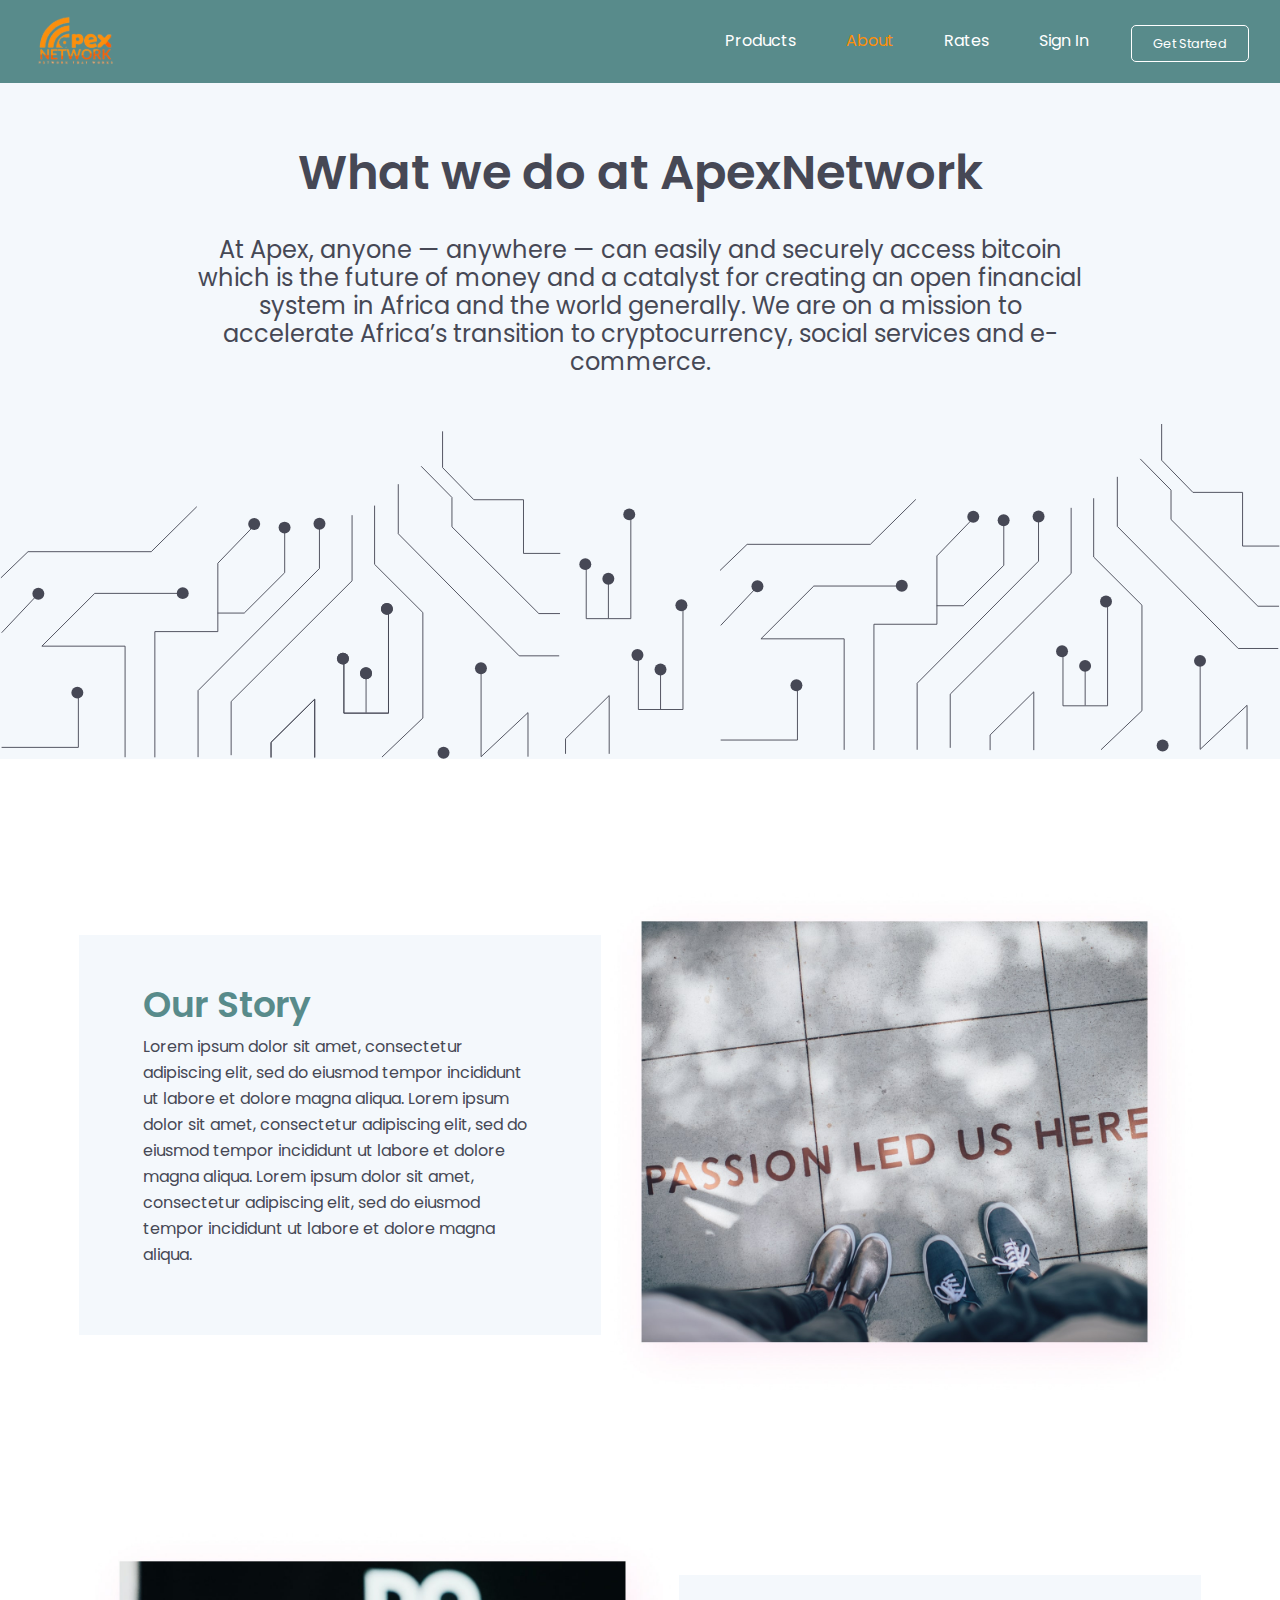
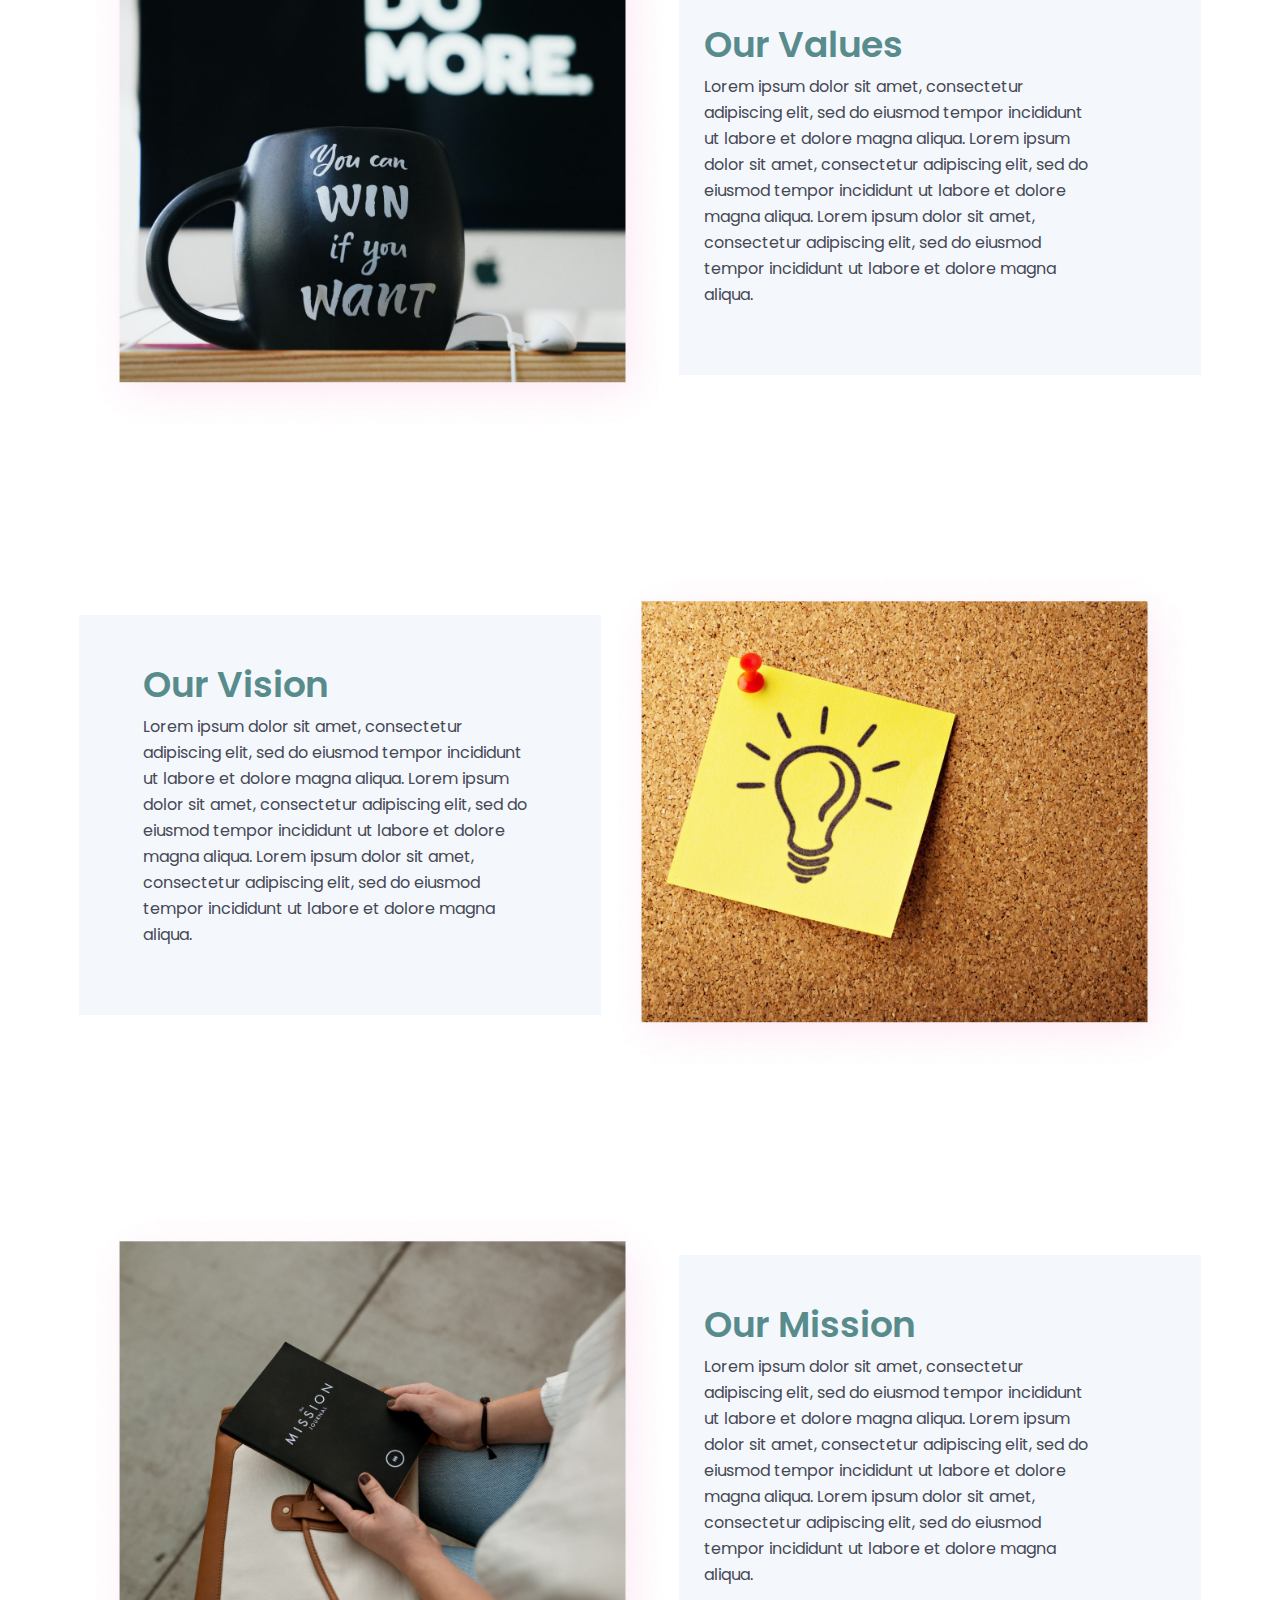
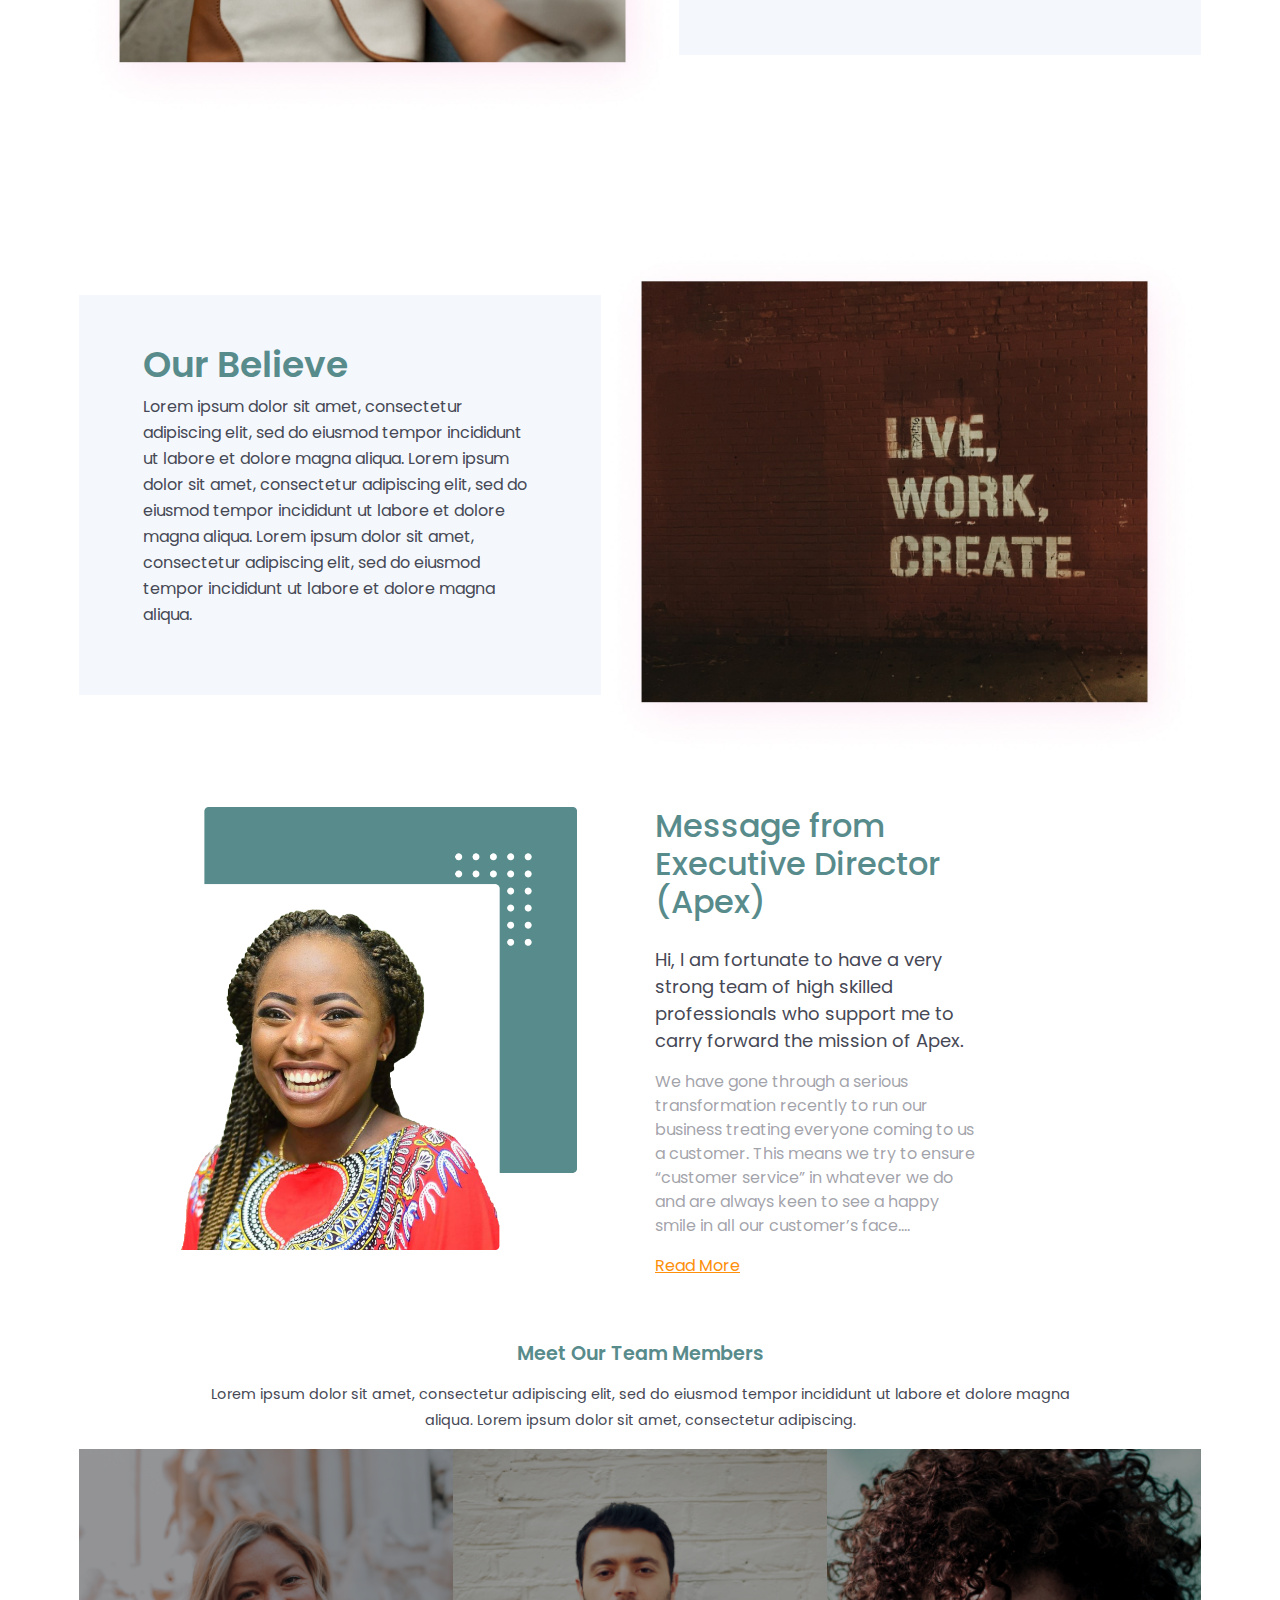
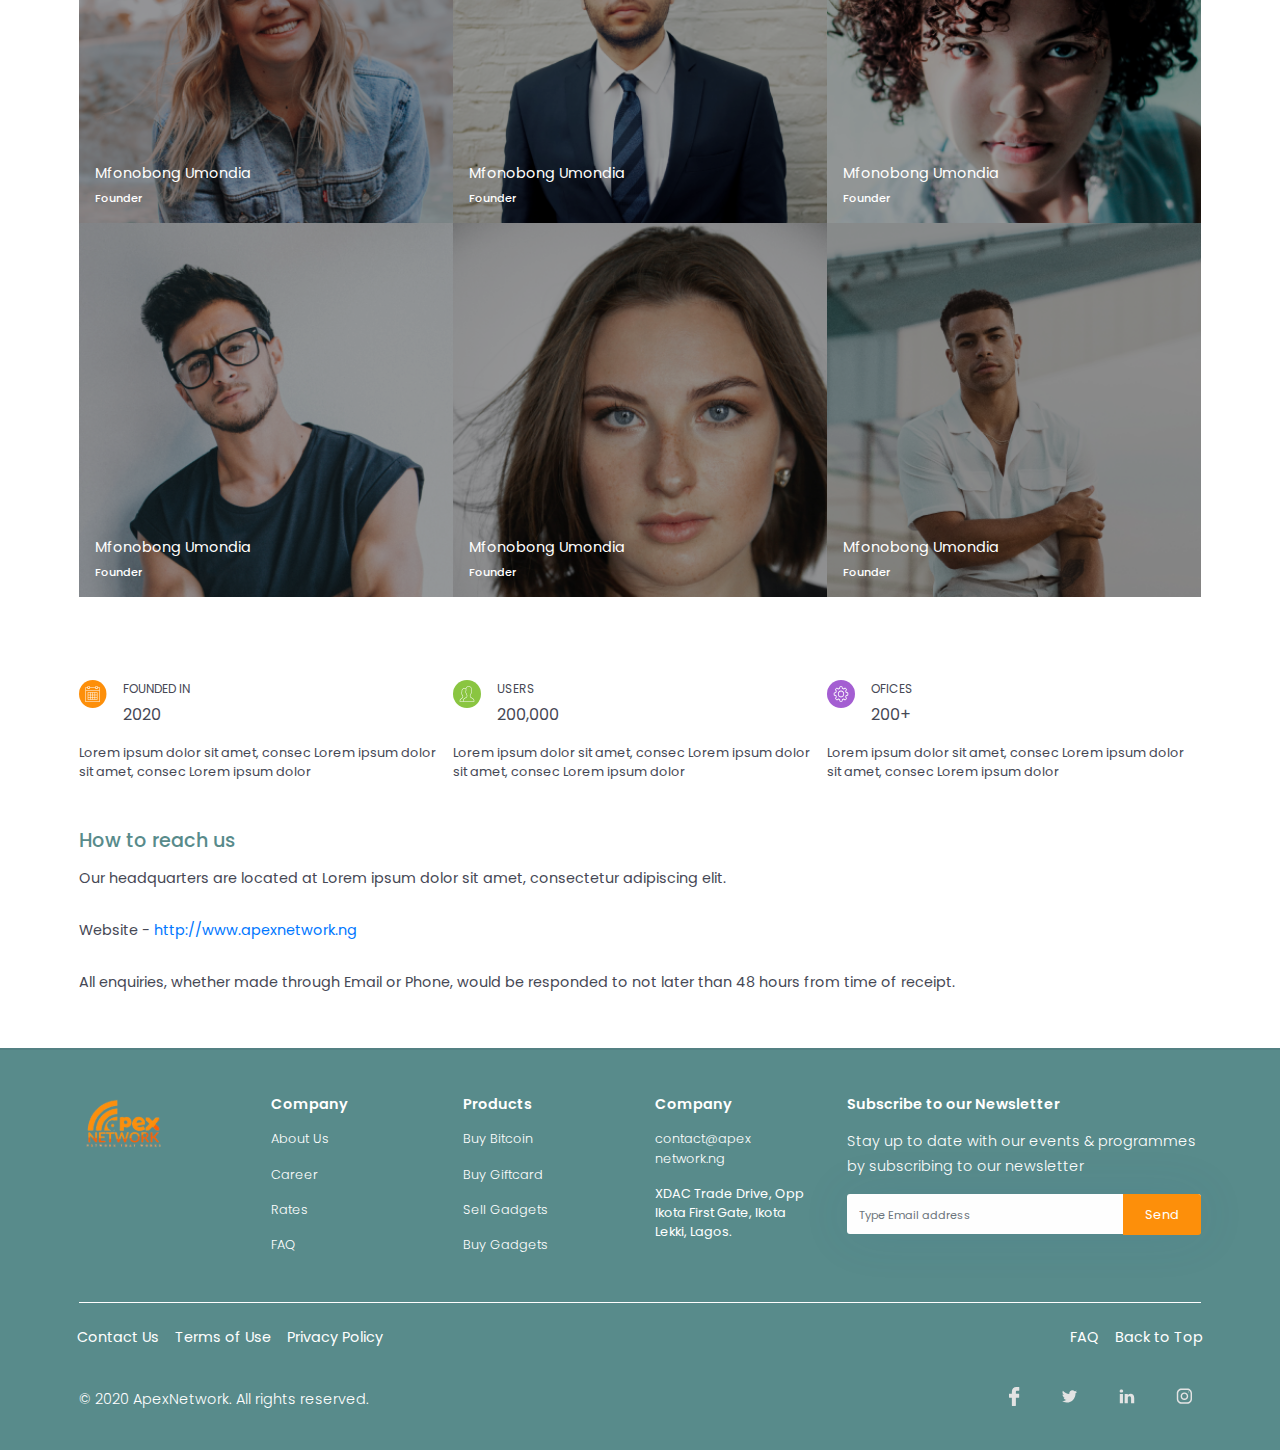
==== commit 15d08736: "add faq page" ====
--- a/about.html
+++ b/about.html
@@ -40,7 +40,7 @@
             data-target="#navbarTogglerDemo02"
             aria-controls="navbarTogglerDemo02"
             aria-expanded="false"
-            style="outline: 0;"
+            style="outline: 0"
             aria-label="Toggle navigation"
           >
             <span class="bar"></span>
@@ -638,13 +638,13 @@
                 <a href="./about.html" class="footer-link">About Us</a>
               </li>
               <li class="footer-link-item">
-                <a href="" class="footer-link">Career</a>
-              </li>
-              <li class="footer-link-item">
-                <a href="" class="footer-link">Rates</a>
-              </li>
-              <li class="footer-link-item">
-                <a href="" class="footer-link">FAQ</a>
+                <a href="./career.html" class="footer-link">Career</a>
+              </li>
+              <li class="footer-link-item">
+                <a href="./rate.html" class="footer-link">Rates</a>
+              </li>
+              <li class="footer-link-item">
+                <a href="./faq.html" class="footer-link">FAQ</a>
               </li>
               <li class="footer-link-item mobile">
                 <a href="./terms.html" class="footer-link">Terms of Use</a>
@@ -718,7 +718,7 @@
           <div class="footer-hr-left text-left">
             <ul class="footer-hr-links">
               <li class="hr-link-item">
-                <a href="#" class="hr-link">Contact Us</a>
+                <a href="./contact.html" class="hr-link">Contact Us</a>
               </li>
               <li class="hr-link-item">
                 <a href="./terms.html" class="hr-link">Terms of Use</a>
@@ -731,7 +731,9 @@
 
           <div class="footer-hr-left text-right">
             <ul class="footer-hr-links right">
-              <li class="hr-link-item"><a href="#" class="hr-link">FAQ</a></li>
+              <li class="hr-link-item">
+                <a href="./faq.html" class="hr-link">FAQ</a>
+              </li>
               <li class="hr-link-item mr-0">
                 <a href="#hero" class="hr-link">Back to Top</a>
               </li>
@@ -754,8 +756,7 @@
                     class="social-icon"
                     type="image/svg+xml"
                     data="./assets/images/icons/facebook.svg"
-                  >
-                  </object>
+                  ></object>
                 </a>
               </li>
 
@@ -765,8 +766,7 @@
                     class="social-icon"
                     type="image/svg+xml"
                     data="./assets/images/icons/twitter.svg"
-                  >
-                  </object>
+                  ></object>
                 </a>
               </li>
 
@@ -776,8 +776,7 @@
                     class="social-icon"
                     type="image/svg+xml"
                     data="./assets/images/icons/linkedIn.svg"
-                  >
-                  </object>
+                  ></object>
                 </a>
               </li>
 
@@ -787,8 +786,7 @@
                     class="social-icon"
                     type="image/svg+xml"
                     data="./assets/images/icons/instagram.svg"
-                  >
-                  </object>
+                  ></object>
                 </a>
               </li>
             </ul>
--- a/assets/css/style.css
+++ b/assets/css/style.css
@@ -2218,16 +2218,16 @@
   transition: 0.3s ease;
 }
 
-.navbar-toggler[aria-expanded='true'] .bar {
+.navbar-toggler[aria-expanded="true"] .bar {
   background: transparent;
 }
 
-.navbar-toggler[aria-expanded='true'] .bar::before {
+.navbar-toggler[aria-expanded="true"] .bar::before {
   -webkit-transform: rotate(45deg) translateY(11px);
           transform: rotate(45deg) translateY(11px);
 }
 
-.navbar-toggler[aria-expanded='true'] .bar::after {
+.navbar-toggler[aria-expanded="true"] .bar::after {
   -webkit-transform: rotate(-45deg) translateY(-12px);
           transform: rotate(-45deg) translateY(-12px);
 }
@@ -2675,6 +2675,8 @@
   font-size: 0.8rem;
   padding: 0.6rem 1.3rem;
   border-radius: 3px;
+  border-top-left-radius: 0;
+  border-bottom-left-radius: 0;
 }
 
 .custom-input .custom-btn:hover {
@@ -2787,7 +2789,7 @@
   background: #ffffff;
 }
 
-#header.bg-second .navbar-toggler[aria-expanded='true'] .bar {
+#header.bg-second .navbar-toggler[aria-expanded="true"] .bar {
   background: transparent;
 }
 
@@ -3640,3 +3642,4 @@
     width: 100%;
   }
 }
+/*# sourceMappingURL=style.css.map */--- a/assets/css/about.css
+++ b/assets/css/about.css
@@ -543,3 +543,4 @@
     margin-right: auto;
   }
 }
+/*# sourceMappingURL=about.css.map */